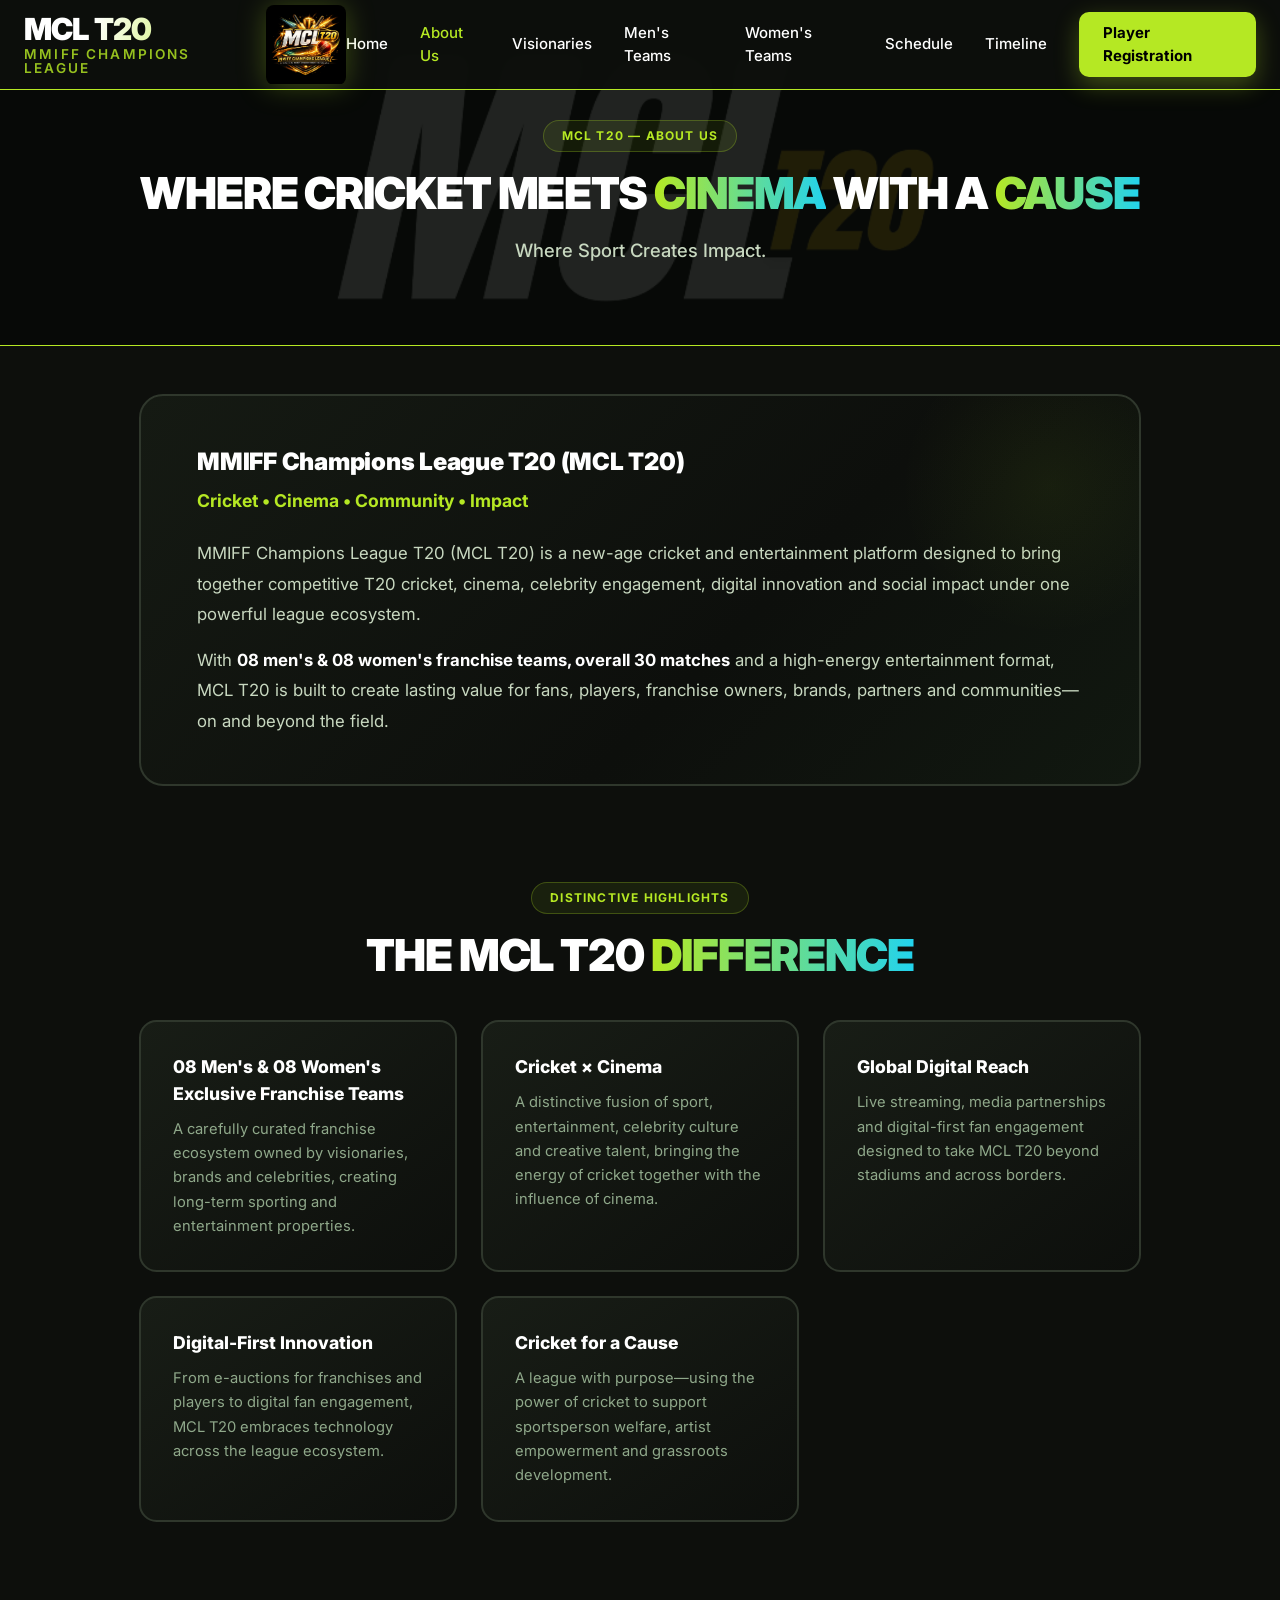
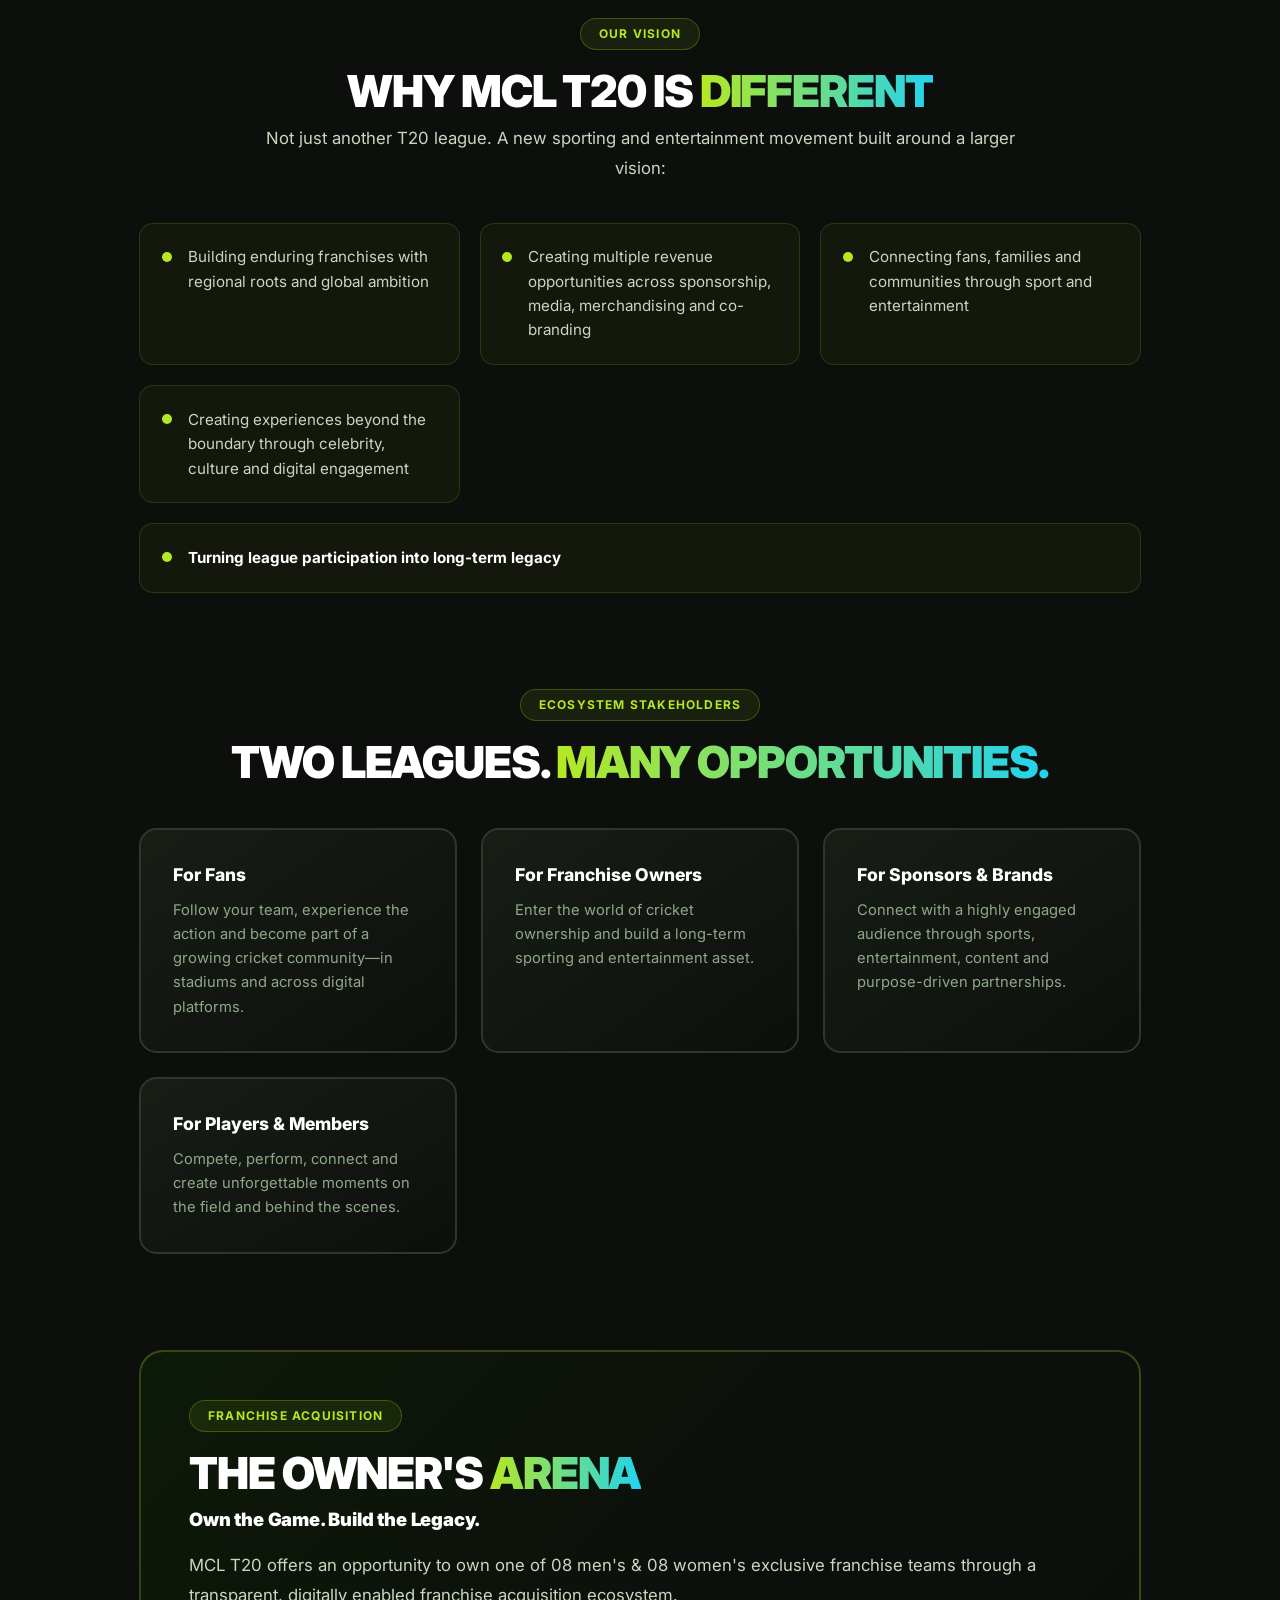
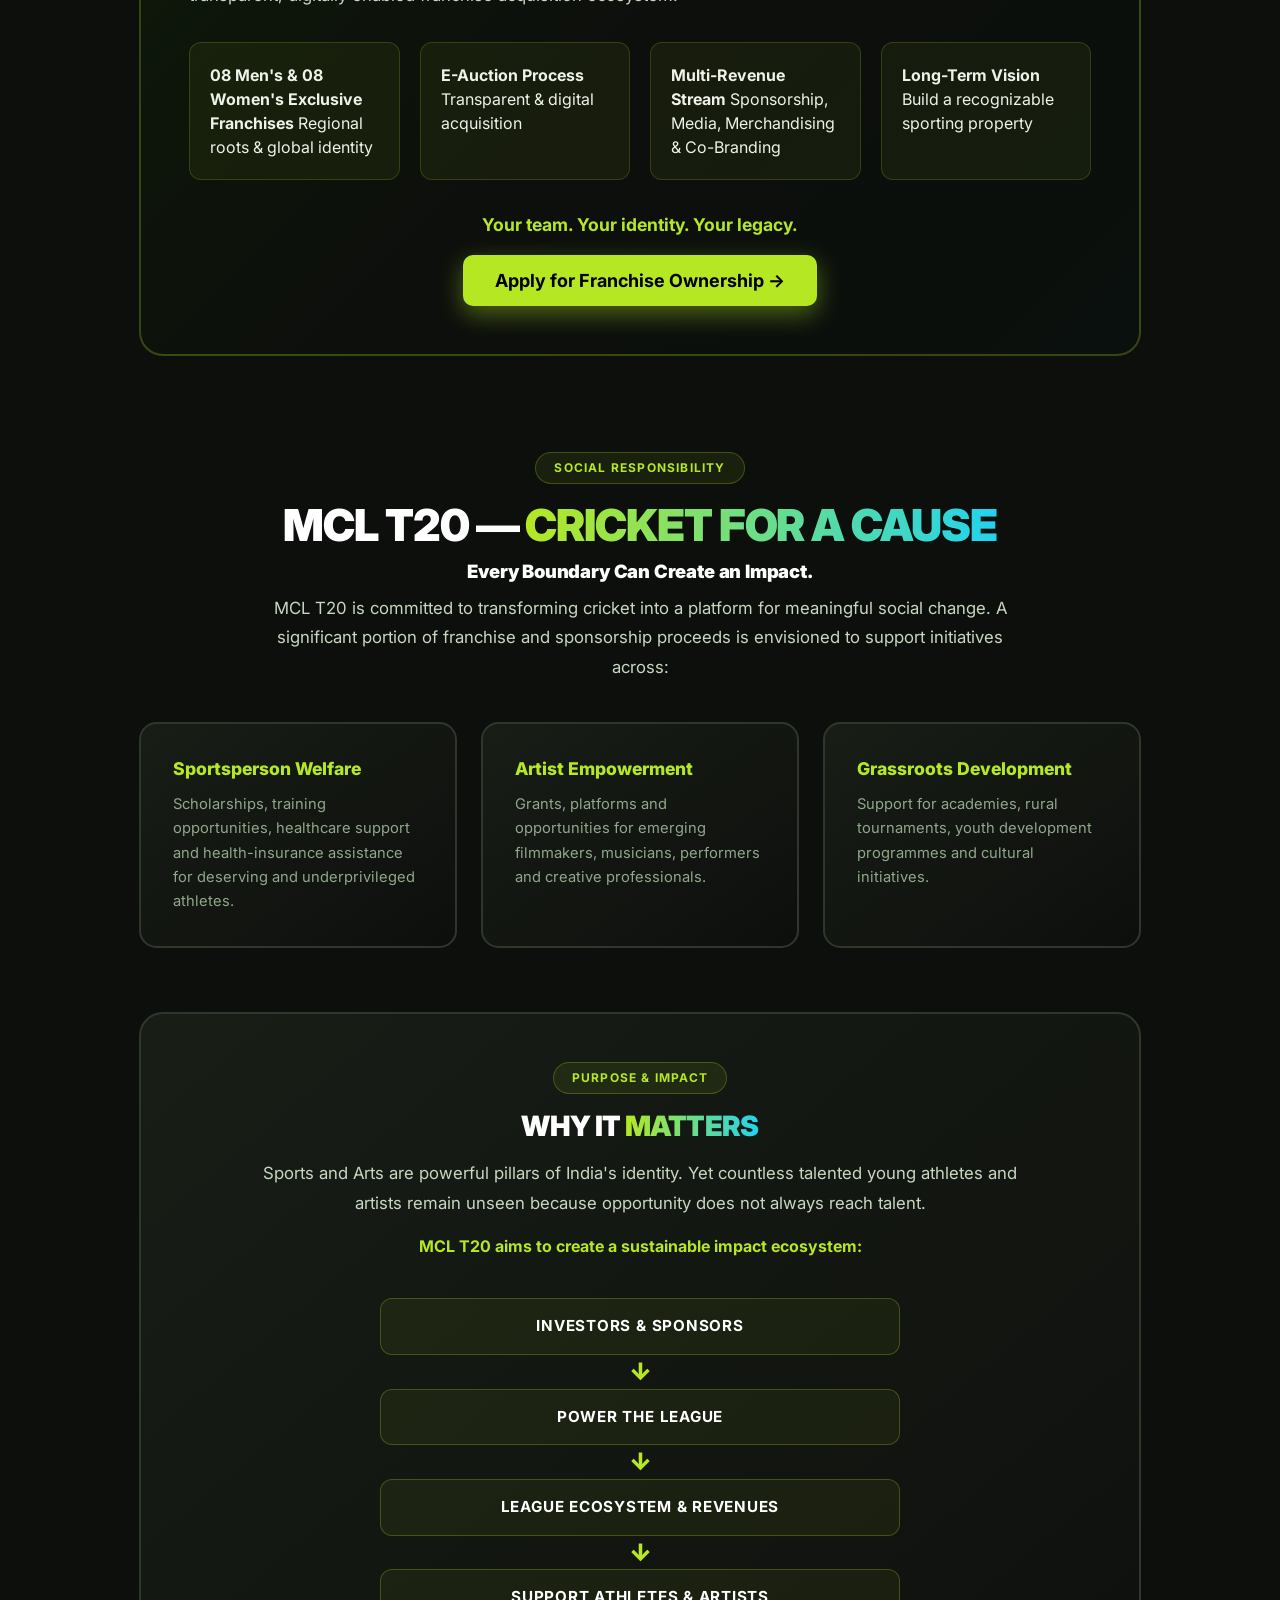
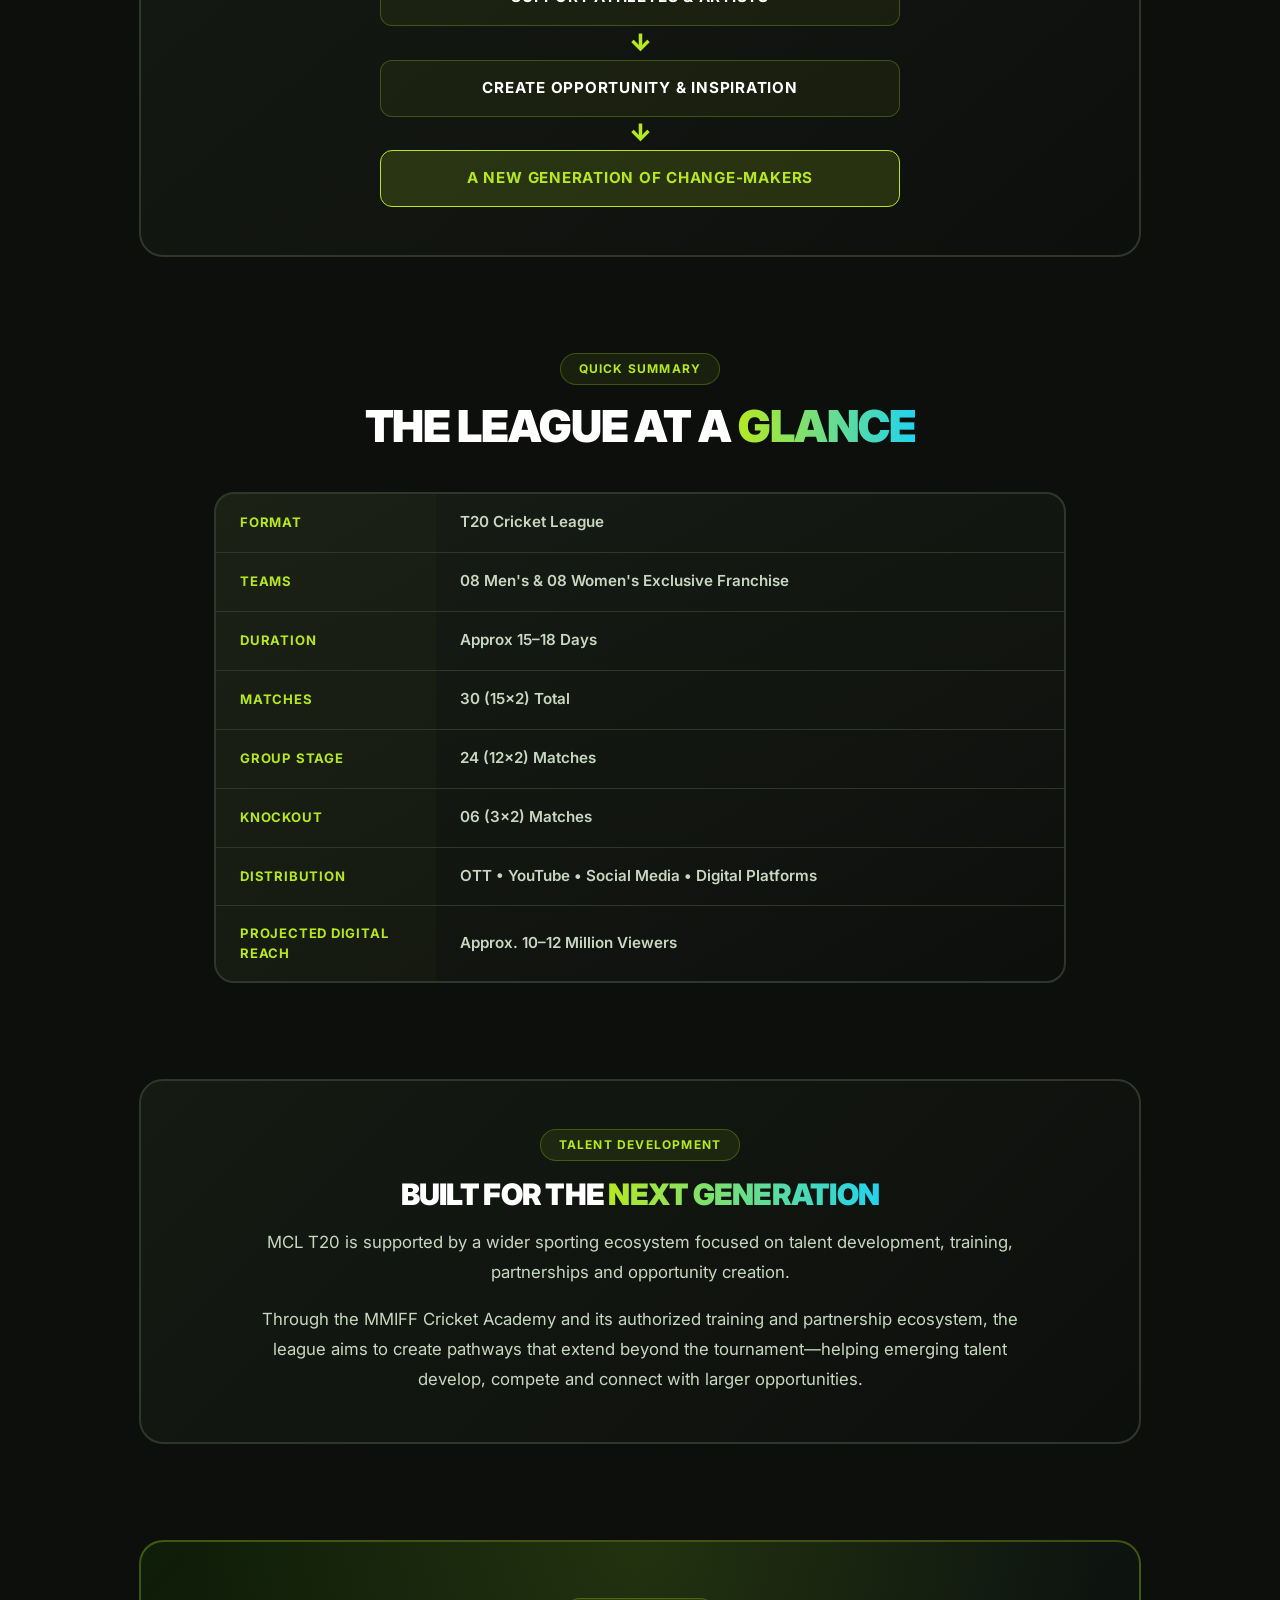
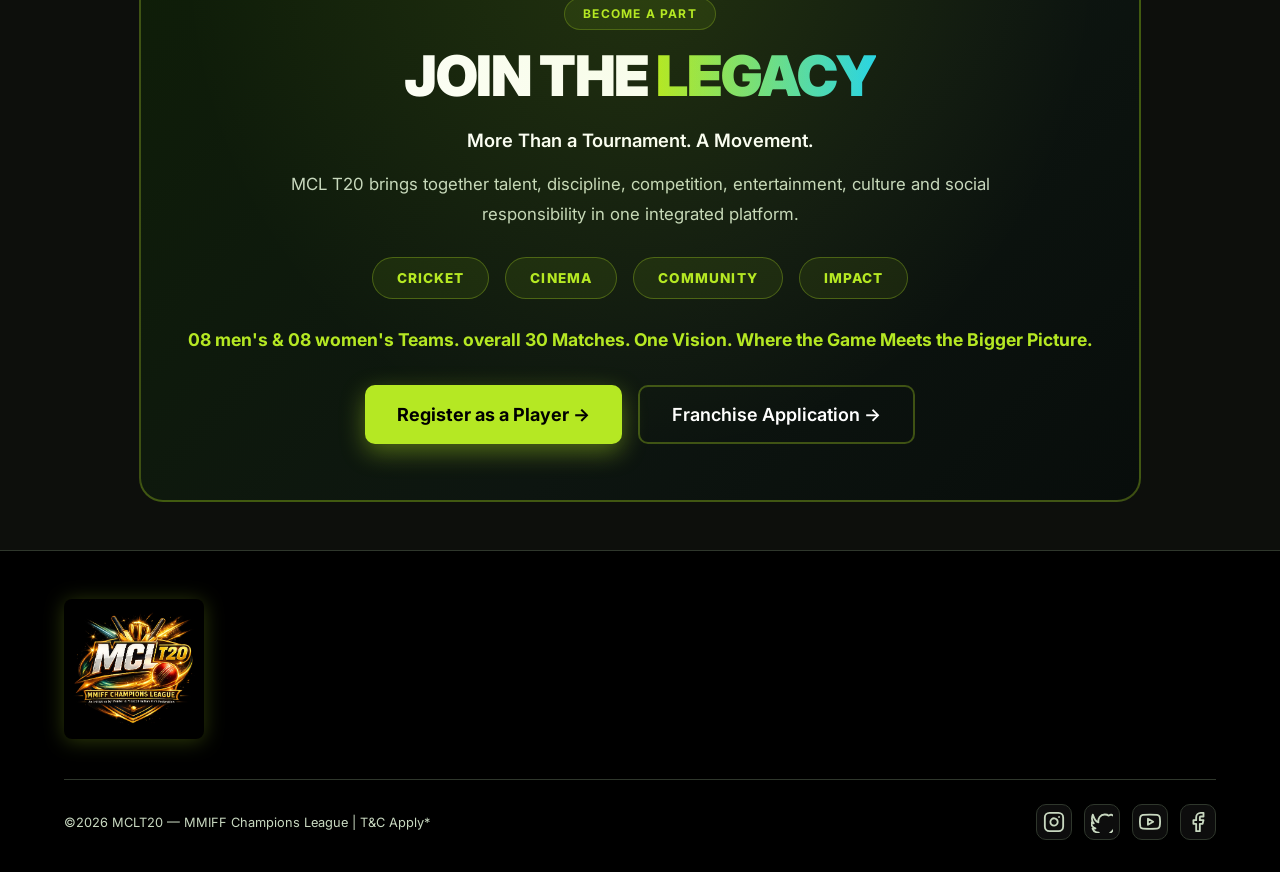
==== about.html @ 12cc7865 "chnage" ====
<!DOCTYPE html>
<html lang="en">
<head>
  <meta charset="UTF-8"/>
  <meta name="viewport" content="width=device-width, initial-scale=1.0"/>
  <title>About Us — MCL T20 MMIFF Champions League</title>
  <meta name="description" content="Where Cricket Meets Cinema with a Cause. Where Sport Creates Impact. Learn about MCL T20."/>
  <meta property="og:title" content="About Us — MCL T20 MMIFF Champions League"/>
  <meta property="og:description" content="Where Cricket Meets Cinema with a Cause. Where Sport Creates Impact. 08 Men's &amp; 08 Women's Franchise Teams, 30 Matches, 1 Vision."/>
  <meta property="og:image" content="https://images.pexels.com/photos/36230651/pexels-photo-36230651.jpeg?auto=compress&cs=tinysrgb&dpr=2&h=650&w=940"/>
  <meta property="og:type" content="website"/>
  <meta name="twitter:card" content="summary_large_image"/>
  <link rel="icon" href="logo.png" type="image/png"/>
  <link rel="stylesheet" href="style.css"/>
  <style>
    body { background-color: #0d0f0c; }
    h1,h2,h3,h4,h5,h6 { font-weight:900!important; color:#fff!important; letter-spacing:-0.025em!important; }
    .text-gradient { background:linear-gradient(to right,var(--brand,#b5e823),var(--accent-color,#22d3ee))!important; -webkit-background-clip:text!important; background-clip:text!important; color:transparent!important; }
    section { background:#0d0f0c!important; }
    .page-hero { position:relative; overflow:hidden; padding:120px 0 80px; }
    .page-hero-img { position:absolute; inset:0; z-index:0; display:flex; align-items:center; justify-content:center; }
    .page-hero-img img { width:auto; height:80%; max-width:80%; object-fit:contain; opacity:0.25; }
    .page-hero-img::after { content:''; position:absolute; inset:0; background:rgba(13,15,12,0.6); z-index:1; }
    .page-hero-content { position:relative; z-index:2; text-align:center; }

    /* Section Headers */
    .au-section-label {
      display: inline-flex; align-items: center; gap: 0.5rem;
      padding: 6px 18px; border-radius: 9999px;
      background: rgba(181,232,35,0.08); border: 1px solid rgba(181,232,35,0.25);
      color: var(--brand,#b5e823); font-size: 0.75rem; font-weight: 700;
      text-transform: uppercase; letter-spacing: 0.1em; margin-bottom: 1rem;
    }
    .au-section-title {
      font-size: clamp(1.75rem,4vw,2.75rem) !important; font-weight: 900 !important;
      color: #fff !important; letter-spacing: -0.025em !important;
      text-transform: uppercase; line-height: 1.15 !important;
    }
    .au-section-sub {
      color: #c8d8c0; font-size: 1.05rem; line-height: 1.75; max-width: 780px; margin: 0 auto;
    }

    /* Intro Banner */
    .au-intro-banner {
      background: linear-gradient(135deg, #151a13 0%, #0d0f0c 60%, #111810 100%);
      border: 2px solid #2f372c; border-radius: 1.5rem; padding: 3rem 3.5rem;
      position: relative; overflow: hidden;
    }
    .au-intro-banner::before {
      content: ''; position: absolute; top: -60px; right: -60px;
      width: 300px; height: 300px; border-radius: 50%;
      background: radial-gradient(circle, rgba(181,232,35,0.06) 0%, transparent 70%);
      pointer-events: none;
    }
    .au-tagline {
      font-size: 1.5rem !important; font-weight: 900 !important; color: #fff !important;
      margin-bottom: 0.5rem; letter-spacing: -0.01em !important;
    }
    .au-tagline-sub { color: var(--brand,#b5e823); font-size: 1.1rem; font-weight: 700; margin-bottom: 1.5rem; }
    .au-intro-text { color: #c8d8c0; font-size: 1.05rem; line-height: 1.8; }

    /* Grid layout */
    .au-grid-3 {
      display: grid; grid-template-columns: repeat(auto-fit, minmax(280px, 1fr)); gap: 1.5rem;
    }
    .au-card {
      background: linear-gradient(to bottom right,#181d16,#0d0f0c);
      border: 2px solid #2f372c; border-radius: 1.1rem; padding: 2rem;
      transition: all 0.3s; position: relative; overflow: hidden;
    }
    .au-card:hover {
      border-color: rgba(181,232,35,0.35); transform: translateY(-4px);
      box-shadow: 0 16px 40px rgba(181,232,35,0.08);
    }
    .au-icon { font-size: 2.2rem; margin-bottom: 1rem; display: block; }
    .au-card-title { font-size: 1.1rem !important; font-weight: 800 !important; color: #fff !important; margin-bottom: 0.6rem; letter-spacing: 0 !important; }
    .au-card-text { color: #8fa88a; font-size: 0.92rem; line-height: 1.65; }

    /* Why List */
    .au-why-grid { display: grid; grid-template-columns: repeat(auto-fit, minmax(280px, 1fr)); gap: 1.25rem; }
    .au-why-item {
      display: flex; align-items: flex-start; gap: 1rem;
      background: rgba(181,232,35,0.04); border: 1px solid rgba(181,232,35,0.15);
      border-radius: 0.875rem; padding: 1.35rem; transition: all 0.3s;
    }
    .au-why-item:hover { border-color: rgba(181,232,35,0.35); background: rgba(181,232,35,0.08); }
    .au-why-bullet { width: 10px; height: 10px; border-radius: 50%; background: var(--brand,#b5e823); flex-shrink: 0; margin-top: 0.4rem; }
    .au-why-text { color: #c8d8c0; font-size: 0.95rem; line-height: 1.6; }

    /* Owner Banner */
    .au-owners-banner {
      background: linear-gradient(135deg, #0d1a08 0%, #0d0f0c 50%, #0a100d 100%);
      border: 2px solid rgba(181,232,35,0.25); border-radius: 1.5rem; padding: 3rem;
      position: relative; overflow: hidden;
    }
    .au-owners-highlights {
      display: grid; grid-template-columns: repeat(auto-fit, minmax(200px, 1fr)); gap: 1.25rem; margin-top: 2rem;
    }
    .au-owners-highlight-item {
      background: rgba(181,232,35,0.06); border: 1px solid rgba(181,232,35,0.18);
      border-radius: 0.75rem; padding: 1.25rem; display: flex; align-items: flex-start; gap: 0.75rem;
    }

    /* Impact Flow */
    .au-impact-flow {
      display: flex; flex-direction: column; align-items: center; gap: 0; max-width: 520px; margin: 2.5rem auto 0;
    }
    .au-flow-item {
      background: rgba(181,232,35,0.06); border: 1px solid rgba(181,232,35,0.25);
      border-radius: 0.75rem; padding: 1rem 2rem; text-align: center; width: 100%;
      color: #fff; font-size: 0.95rem; font-weight: 700; letter-spacing: 0.05em;
    }
    .au-flow-arrow {
      color: var(--brand,#b5e823); font-size: 1.5rem; line-height: 1; padding: 0.3rem 0; font-weight: 900;
    }

    /* Table */
    .au-table-card {
      background: linear-gradient(to bottom right,#181d16,#0d0f0c);
      border: 2px solid #2f372c; border-radius: 1.25rem; overflow: hidden;
    }
    .au-glance-table { width: 100%; border-collapse: collapse; }
    .au-glance-table tr { border-bottom: 1px solid #2f372c; }
    .au-glance-table tr:last-child { border-bottom: none; }
    .au-glance-table td { padding: 1.1rem 1.5rem; font-size: 0.95rem; }
    .au-glance-table td:first-child { color: var(--brand,#b5e823); font-weight: 700; text-transform: uppercase; letter-spacing: 0.06em; font-size: 0.82rem; width: 220px; background: rgba(181,232,35,0.02); }
    .au-glance-table td:last-child { color: #c8d8c0; font-weight: 600; }

    /* CTA Banner */
    .au-cta-banner {
      background: linear-gradient(135deg, #0f1e08 0%, #0d1510 60%, #080d0b 100%);
      border: 2px solid rgba(181,232,35,0.3); border-radius: 1.5rem; padding: 3.5rem 2rem;
      text-align: center; position: relative; overflow: hidden;
    }
    .au-cta-banner::before {
      content: ''; position: absolute; inset: 0;
      background: radial-gradient(ellipse at 50% 0%, rgba(181,232,35,0.12) 0%, transparent 65%);
      pointer-events: none;
    }
    .au-legacy-pillars {
      display: flex; flex-wrap: wrap; justify-content: center; gap: 1rem; margin: 1.75rem 0;
    }
    .au-legacy-pillar {
      padding: 0.6rem 1.5rem; background: rgba(181,232,35,0.08);
      border: 1px solid rgba(181,232,35,0.3); border-radius: 9999px;
      color: var(--brand,#b5e823); font-size: 0.85rem; font-weight: 800;
      text-transform: uppercase; letter-spacing: 0.08em;
    }
    .au-legacy-tagline {
      font-size: clamp(2rem, 6vw, 3.5rem) !important;
      font-weight: 900 !important; color: #fff !important;
      text-transform: uppercase; letter-spacing: -0.025em !important;
      line-height: 1.1 !important; margin-bottom: 1rem;
    }

    @media (max-width: 768px) {
      .au-intro-banner { padding: 1.75rem 1.25rem; }
      .au-owners-banner { padding: 1.75rem 1.25rem; }
      .au-cta-banner { padding: 2rem 1.25rem; }
      .au-glance-table td:first-child { width: 110px; font-size: 0.72rem; }
      .au-glance-table td { padding: 0.9rem 1rem; font-size: 0.88rem; }
      .au-tagline { font-size: 1.2rem !important; }
      .au-tagline-sub { font-size: 0.95rem; }
      .au-impact-flow { max-width: 100%; padding: 0 0.5rem; }
      .au-flow-item { padding: 0.85rem 1rem; font-size: 0.88rem; }
      .au-owners-highlights { grid-template-columns: 1fr; }
      .au-owners-highlight-item { flex-direction: row; gap: 0.6rem; }
      .au-owners-highlight-icon { font-size: 1.4rem; flex-shrink: 0; }
      .au-owners-highlight-text { min-width: 0; }
      .au-owners-highlight-text strong { display: block; font-size: 0.9rem; }
      .au-owners-highlight-text span { font-size: 0.8rem; color: #8fa88a; display: block; }
      .au-why-grid { grid-template-columns: 1fr; }
      .au-why-item { padding: 1rem; }
      .au-legacy-pillars { gap: 0.6rem; }
      .au-legacy-pillar { padding: 0.5rem 1rem; font-size: 0.78rem; }
      /* Force intro section to not overflow */
      .au-intro-banner, .au-owners-banner, .au-cta-banner { word-break: break-word; overflow-wrap: break-word; }
      /* Fix Why It Matters padding on mobile */
      .au-why-matters-box { padding: 2rem 1.25rem !important; }
    }

    @media (max-width: 480px) {
      .page-hero { padding: 90px 0 60px; }
      .au-grid-3 { grid-template-columns: 1fr !important; }
      .au-card { padding: 1.5rem 1.25rem; }
      .au-glance-table td:first-child { width: 90px; font-size: 0.68rem; letter-spacing: 0; }
      .au-glance-table td:last-child { font-size: 0.85rem; }
      .au-section-title { font-size: clamp(1.4rem, 7vw, 2.2rem) !important; }
      .au-intro-text { font-size: 0.95rem; }
      /* Table scrollable on very small screens */
      .au-table-card { overflow-x: auto; }
    }
  </style>
</head>
<body>
<div class="particles"></div>

<!-- ===== NAVBAR ===== -->
<nav class="navbar" id="navbar">
  <a href="index.html" class="nav-logo">
    <div><div class="nav-logo-text"><span class="brand">MCL T20</span><span class="sub">MMIFF Champions League</span></div></div>
    <img src="logo.png" alt="MCL Logo"/>
  </a>
  <div class="nav-links">
    <a href="index.html">Home</a>
    <a href="about.html" class="active">About Us</a>
    <a href="visionaries.html">Visionaries</a>
    <a href="teams.html">Men's Teams</a>
    <a href="women-teams.html">Women's Teams</a>
    <a href="matches.html">Schedule</a>
    <a href="timeline.html">Timeline</a>
    <a href="registration.html" class="nav-cta">Player Registration</a>
  </div>
  <button class="hamburger" id="hamburger" aria-label="Menu">
    <span></span><span></span><span></span>
  </button>
</nav>

<div class="mobile-nav" id="mobileNav">
  <a href="index.html">Home</a>
  <a href="about.html" class="active">About Us</a>
  <a href="visionaries.html">Visionaries</a>
  <a href="teams.html">Men's Teams</a>
  <a href="women-teams.html">Women's Teams</a>
  <a href="matches.html">Schedule</a>
  <a href="timeline.html">Timeline</a>
  <a href="registration.html" style="color:var(--brand);border-color:rgba(181,232,35,0.25);background:rgba(181,232,35,0.06);">Player Registration &rarr;</a>
</div>

<!-- ===== PAGE HERO ===== -->
<div class="page-hero">
  <div class="page-hero-img">
    <img src="mcl-logo-bg.png" alt="MCL T20 MMIFF Champions League"/>
  </div>
  <div class="page-hero-content">
    <div class="container">
      <div class="au-section-label">MCL T20 — ABOUT US</div>
      <h1 class="au-section-title">WHERE CRICKET MEETS <span class="text-gradient">CINEMA</span> WITH A <span class="text-gradient">CAUSE</span></h1>
      <p style="color:#c8d8c0;font-size:1.15rem;max-width:720px;margin:1rem auto 0;line-height:1.65;font-weight:500;">
        Where Sport Creates Impact.
      </p>
    </div>
  </div>
</div>

<!-- ===== INTRO BANNER SECTION ===== -->
<section style="padding:3rem 0;">
  <div class="container" style="max-width:1050px;">
    <div class="au-intro-banner reveal">
      <div class="au-tagline">MMIFF Champions League T20 (MCL T20)</div>
      <div class="au-tagline-sub">Cricket &bull; Cinema &bull; Community &bull; Impact</div>
      <p class="au-intro-text">
        MMIFF Champions League T20 (MCL T20) is a new-age cricket and entertainment platform designed to bring together competitive T20 cricket, cinema, celebrity engagement, digital innovation and social impact under one powerful league ecosystem.
      </p>
      <p class="au-intro-text" style="margin-top:1rem;">
        With <strong style="color:#fff;">08 men's &amp; 08 women's franchise teams, overall 30 matches</strong> and a high-energy entertainment format, MCL T20 is built to create lasting value for fans, players, franchise owners, brands, partners and communities—on and beyond the field.
      </p>
    </div>
  </div>
</section>

<!-- ===== THE MCL T20 DIFFERENCE ===== -->
<section style="padding:3rem 0;">
  <div class="container" style="max-width:1050px;">
    <div class="reveal" style="text-align:center;margin-bottom:2.5rem;">
      <div class="au-section-label">DISTINCTIVE HIGHLIGHTS</div>
      <h2 class="au-section-title">THE MCL T20 <span class="text-gradient">DIFFERENCE</span></h2>
    </div>

    <div class="au-grid-3 reveal">
      <div class="au-card">
        <h3 class="au-card-title">08 Men's &amp; 08 Women's Exclusive Franchise Teams</h3>
        <p class="au-card-text">A carefully curated franchise ecosystem owned by visionaries, brands and celebrities, creating long-term sporting and entertainment properties.</p>
      </div>

      <div class="au-card">
        <h3 class="au-card-title">Cricket &times; Cinema</h3>
        <p class="au-card-text">A distinctive fusion of sport, entertainment, celebrity culture and creative talent, bringing the energy of cricket together with the influence of cinema.</p>
      </div>

      <div class="au-card">
        <h3 class="au-card-title">Global Digital Reach</h3>
        <p class="au-card-text">Live streaming, media partnerships and digital-first fan engagement designed to take MCL T20 beyond stadiums and across borders.</p>
      </div>

      <div class="au-card">
        <h3 class="au-card-title">Digital-First Innovation</h3>
        <p class="au-card-text">From e-auctions for franchises and players to digital fan engagement, MCL T20 embraces technology across the league ecosystem.</p>
      </div>

      <div class="au-card">
        <h3 class="au-card-title">Cricket for a Cause</h3>
        <p class="au-card-text">A league with purpose—using the power of cricket to support sportsperson welfare, artist empowerment and grassroots development.</p>
      </div>
    </div>
  </div>
</section>

<!-- ===== WHY MCL T20 IS DIFFERENT ===== -->
<section style="padding:3rem 0;">
  <div class="container" style="max-width:1050px;">
    <div class="reveal" style="text-align:center;margin-bottom:2.5rem;">
      <div class="au-section-label">OUR VISION</div>
      <h2 class="au-section-title">WHY MCL T20 IS <span class="text-gradient">DIFFERENT</span></h2>
      <p class="au-section-sub" style="margin-top:0.5rem;">Not just another T20 league. A new sporting and entertainment movement built around a larger vision:</p>
    </div>

    <div class="au-why-grid reveal">
      <div class="au-why-item">
        <div class="au-why-bullet"></div>
        <div class="au-why-text">Building enduring franchises with regional roots and global ambition</div>
      </div>
      <div class="au-why-item">
        <div class="au-why-bullet"></div>
        <div class="au-why-text">Creating multiple revenue opportunities across sponsorship, media, merchandising and co-branding</div>
      </div>
      <div class="au-why-item">
        <div class="au-why-bullet"></div>
        <div class="au-why-text">Connecting fans, families and communities through sport and entertainment</div>
      </div>
      <div class="au-why-item">
        <div class="au-why-bullet"></div>
        <div class="au-why-text">Creating experiences beyond the boundary through celebrity, culture and digital engagement</div>
      </div>
      <div class="au-why-item" style="grid-column: 1 / -1;">
        <div class="au-why-bullet"></div>
        <div class="au-why-text"><strong style="color:#fff;">Turning league participation into long-term legacy</strong></div>
      </div>
    </div>
  </div>
</section>

<!-- ===== TWO LEAGUE. MANY OPPORTUNITIES. ===== -->
<section style="padding:3rem 0;">
  <div class="container" style="max-width:1050px;">
    <div class="reveal" style="text-align:center;margin-bottom:2.5rem;">
      <div class="au-section-label">ECOSYSTEM STAKEHOLDERS</div>
      <h2 class="au-section-title">TWO LEAGUES. <span class="text-gradient">MANY OPPORTUNITIES.</span></h2>
    </div>

    <div class="au-grid-3 reveal">
      <div class="au-card">
        <h3 class="au-card-title">For Fans</h3>
        <p class="au-card-text">Follow your team, experience the action and become part of a growing cricket community—in stadiums and across digital platforms.</p>
      </div>

      <div class="au-card">
        <h3 class="au-card-title">For Franchise Owners</h3>
        <p class="au-card-text">Enter the world of cricket ownership and build a long-term sporting and entertainment asset.</p>
      </div>

      <div class="au-card">
        <h3 class="au-card-title">For Sponsors &amp; Brands</h3>
        <p class="au-card-text">Connect with a highly engaged audience through sports, entertainment, content and purpose-driven partnerships.</p>
      </div>

      <div class="au-card">
        <h3 class="au-card-title">For Players &amp; Members</h3>
        <p class="au-card-text">Compete, perform, connect and create unforgettable moments on the field and behind the scenes.</p>
      </div>
    </div>
  </div>
</section>

<!-- ===== THE OWNER'S ARENA ===== -->
<section style="padding:3rem 0;">
  <div class="container" style="max-width:1050px;">
    <div class="au-owners-banner reveal">
      <div class="au-section-label">FRANCHISE ACQUISITION</div>
      <h2 class="au-section-title" style="margin-bottom:0.5rem;">THE OWNER'S <span class="text-gradient">ARENA</span></h2>
      <p class="au-tagline" style="font-size:1.15rem!important;margin-bottom:1rem;">Own the Game. Build the Legacy.</p>
      <p class="au-intro-text">
        MCL T20 offers an opportunity to own one of 08 men's &amp; 08 women's exclusive franchise teams through a transparent, digitally enabled franchise acquisition ecosystem.
      </p>

      <div class="au-owners-highlights">
        <div class="au-owners-highlight-item">
          <div class="au-owners-highlight-text">
            <strong>08 Men's &amp; 08 Women's Exclusive Franchises</strong>
            <span>Regional roots &amp; global identity</span>
          </div>
        </div>
        <div class="au-owners-highlight-item">
          <div class="au-owners-highlight-text">
            <strong>E-Auction Process</strong>
            <span>Transparent &amp; digital acquisition</span>
          </div>
        </div>
        <div class="au-owners-highlight-item">
          <div class="au-owners-highlight-text">
            <strong>Multi-Revenue Stream</strong>
            <span>Sponsorship, Media, Merchandising &amp; Co-Branding</span>
          </div>
        </div>
        <div class="au-owners-highlight-item">
          <div class="au-owners-highlight-text">
            <strong>Long-Term Vision</strong>
            <span>Build a recognizable sporting property</span>
          </div>
        </div>
      </div>

      <div style="text-align:center;margin-top:2rem;">
        <p style="color:var(--brand,#b5e823);font-weight:700;font-size:1.1rem;margin-bottom:1rem;">Your team. Your identity. Your legacy.</p>
        <a href="registration.html#franchise" class="btn-primary" style="display:inline-block;padding:12px 32px;">Apply for Franchise Ownership &rarr;</a>
      </div>
    </div>
  </div>
</section>

<!-- ===== CRICKET FOR A CAUSE ===== -->
<section style="padding:3rem 0;">
  <div class="container" style="max-width:1050px;">
    <div class="reveal" style="text-align:center;margin-bottom:2.5rem;">
      <div class="au-section-label">SOCIAL RESPONSIBILITY</div>
      <h2 class="au-section-title">MCL T20 — <span class="text-gradient">CRICKET FOR A CAUSE</span></h2>
      <p class="au-tagline" style="font-size:1.15rem!important;margin-top:0.5rem;">Every Boundary Can Create an Impact.</p>
      <p class="au-section-sub" style="margin-top:0.5rem;">
        MCL T20 is committed to transforming cricket into a platform for meaningful social change. A significant portion of franchise and sponsorship proceeds is envisioned to support initiatives across:
      </p>
    </div>

    <div class="au-grid-3 reveal" style="grid-template-columns: repeat(auto-fit, minmax(300px, 1fr));">
      <div class="au-card">
        <h3 class="au-card-title" style="color:var(--brand,#b5e823)!important;">Sportsperson Welfare</h3>
        <p class="au-card-text">Scholarships, training opportunities, healthcare support and health-insurance assistance for deserving and underprivileged athletes.</p>
      </div>

      <div class="au-card">
        <h3 class="au-card-title" style="color:var(--brand,#b5e823)!important;">Artist Empowerment</h3>
        <p class="au-card-text">Grants, platforms and opportunities for emerging filmmakers, musicians, performers and creative professionals.</p>
      </div>

      <div class="au-card">
        <h3 class="au-card-title" style="color:var(--brand,#b5e823)!important;">Grassroots Development</h3>
        <p class="au-card-text">Support for academies, rural tournaments, youth development programmes and cultural initiatives.</p>
      </div>
    </div>

    <!-- WHY IT MATTERS + IMPACT FLOW -->
    <div class="reveal au-why-matters-box" style="margin-top:4rem;background:linear-gradient(to bottom right,#181d16,#0d0f0c);border:2px solid #2f372c;border-radius:1.5rem;padding:3rem 2.5rem;">
      <div style="text-align:center;">
        <div class="au-section-label">PURPOSE &amp; IMPACT</div>
        <h3 class="au-section-title" style="font-size:1.75rem!important;">WHY IT <span class="text-gradient">MATTERS</span></h3>
        <p class="au-intro-text" style="max-width:760px;margin:1rem auto 0;">
          Sports and Arts are powerful pillars of India's identity. Yet countless talented young athletes and artists remain unseen because opportunity does not always reach talent.
        </p>
        <p style="color:var(--brand,#b5e823);font-weight:700;margin-top:1rem;">MCL T20 aims to create a sustainable impact ecosystem:</p>
      </div>

      <div class="au-impact-flow">
        <div class="au-flow-item">INVESTORS &amp; SPONSORS</div>
        <div class="au-flow-arrow">&darr;</div>
        <div class="au-flow-item">POWER THE LEAGUE</div>
        <div class="au-flow-arrow">&darr;</div>
        <div class="au-flow-item">LEAGUE ECOSYSTEM &amp; REVENUES</div>
        <div class="au-flow-arrow">&darr;</div>
        <div class="au-flow-item">SUPPORT ATHLETES &amp; ARTISTS</div>
        <div class="au-flow-arrow">&darr;</div>
        <div class="au-flow-item">CREATE OPPORTUNITY &amp; INSPIRATION</div>
        <div class="au-flow-arrow">&darr;</div>
        <div class="au-flow-item" style="background:rgba(181,232,35,0.15);border-color:var(--brand,#b5e823);color:var(--brand,#b5e823);">A NEW GENERATION OF CHANGE-MAKERS</div>
      </div>
    </div>
  </div>
</section>

<!-- ===== THE LEAGUE AT A GLANCE ===== -->
<section style="padding:3rem 0;">
  <div class="container" style="max-width:900px;">
    <div class="reveal" style="text-align:center;margin-bottom:2.5rem;">
      <div class="au-section-label">QUICK SUMMARY</div>
      <h2 class="au-section-title">THE LEAGUE AT A <span class="text-gradient">GLANCE</span></h2>
    </div>

    <div class="au-table-card reveal">
      <table class="au-glance-table">
        <tbody>
          <tr>
            <td>FORMAT</td>
            <td>T20 Cricket League</td>
          </tr>
          <tr>
            <td>TEAMS</td>
            <td>08 Men's &amp; 08 Women's Exclusive Franchise</td>
          </tr>
          <tr>
            <td>DURATION</td>
            <td>Approx 15–18 Days</td>
          </tr>
          <tr>
            <td>MATCHES</td>
            <td>30 (15x2) Total</td>
          </tr>
          <tr>
            <td>GROUP STAGE</td>
            <td>24 (12x2) Matches</td>
          </tr>
          <tr>
            <td>KNOCKOUT</td>
            <td>06 (3x2) Matches</td>
          </tr>
          <tr>
            <td>DISTRIBUTION</td>
            <td>OTT &bull; YouTube &bull; Social Media &bull; Digital Platforms</td>
          </tr>
          <tr>
            <td>PROJECTED DIGITAL REACH</td>
            <td>Approx. 10–12 Million Viewers</td>
          </tr>
        </tbody>
      </table>
    </div>
  </div>
</section>

<!-- ===== BUILT FOR THE NEXT GENERATION ===== -->
<section style="padding:3rem 0;">
  <div class="container" style="max-width:1050px;">
    <div class="reveal" style="background:linear-gradient(135deg,#151a13,#0d0f0c);border:2px solid #2f372c;border-radius:1.5rem;padding:3rem 2.5rem;text-align:center;">
      <div class="au-section-label">TALENT DEVELOPMENT</div>
      <h2 class="au-section-title" style="font-size:1.85rem!important;margin-bottom:1rem;">BUILT FOR THE <span class="text-gradient">NEXT GENERATION</span></h2>
      <p class="au-intro-text" style="max-width:800px;margin:0 auto 1rem;">
        MCL T20 is supported by a wider sporting ecosystem focused on talent development, training, partnerships and opportunity creation.
      </p>
      <p class="au-intro-text" style="max-width:800px;margin:0 auto;">
        Through the MMIFF Cricket Academy and its authorized training and partnership ecosystem, the league aims to create pathways that extend beyond the tournament—helping emerging talent develop, compete and connect with larger opportunities.
      </p>
    </div>
  </div>
</section>

<!-- ===== JOIN THE LEGACY CTA ===== -->
<section style="padding:3rem 0;">
  <div class="container" style="max-width:1050px;">
    <div class="au-cta-banner reveal">
      <div class="au-section-label">BECOME A PART</div>
      <h2 class="au-legacy-tagline">JOIN THE <span class="text-gradient">LEGACY</span></h2>
      <p class="au-intro-text" style="font-size:1.15rem;max-width:680px;margin:0 auto;color:#fff;font-weight:600;">
        More Than a Tournament. A Movement.
      </p>
      <p class="au-intro-text" style="max-width:720px;margin:0.75rem auto 0;">
        MCL T20 brings together talent, discipline, competition, entertainment, culture and social responsibility in one integrated platform.
      </p>

      <div class="au-legacy-pillars">
        <div class="au-legacy-pillar">CRICKET</div>
        <div class="au-legacy-pillar">CINEMA</div>
        <div class="au-legacy-pillar">COMMUNITY</div>
        <div class="au-legacy-pillar">IMPACT</div>
      </div>

      <p style="color:var(--brand,#b5e823);font-size:1.1rem;font-weight:700;margin-bottom:2rem;">
        08 men's &amp; 08 women's Teams. overall 30 Matches. One Vision. Where the Game Meets the Bigger Picture.
      </p>

      <div style="display:flex;gap:1rem;justify-content:center;flex-wrap:wrap;">
        <a href="registration.html" class="btn-primary" style="padding:14px 32px;">Register as a Player &rarr;</a>
        <a href="registration.html#franchise" class="btn-outline" style="padding:14px 32px;border:2px solid rgba(181,232,35,0.3);color:#fff;">Franchise Application &rarr;</a>
      </div>
    </div>
  </div>
</section>

<!-- ===== FOOTER ===== -->
<footer>
  <div class="container">
    <div class="footer-grid">
      <div class="footer-brand">
        <a href="index.html" class="footer-brand-wrap">

          <img src="logo.png" alt="MCL" class="footer-logo-img"/>
        </a>
      </div>

    </div>
    <div class="footer-bottom">
      <p>&copy;2026 MCLT20 &mdash; MMIFF Champions League | T&amp;C Apply*</p>
      <div class="footer-social">
        <a href="https://www.instagram.com/mclt20s01?igsh=MXB5dmM5NGc0ZzlzNA==" target="_blank" title="Instagram" style="display:flex;align-items:center;justify-content:center;">
          <svg width="22" height="22" viewBox="0 0 24 24" fill="none" stroke="currentColor" stroke-width="2" stroke-linecap="round" stroke-linejoin="round"><rect x="2" y="2" width="20" height="20" rx="5" ry="5"></rect><path d="M16 11.37A4 4 0 1 1 12.63 8 4 4 0 0 1 16 11.37z"></path><line x1="17.5" y1="6.5" x2="17.51" y2="6.5"></line></svg>
        </a>
        <a href="#" title="Twitter" style="display:flex;align-items:center;justify-content:center;">
          <svg width="22" height="22" viewBox="0 0 24 24" fill="none" stroke="currentColor" stroke-width="2" stroke-linecap="round" stroke-linejoin="round"><path d="M22 4.01c-1 .49-1.98.68-3 .99-1.12-1.27-2.7-1.2-4.12-1.2-4.86 0-7.38 4.52-6.84 8.58C4 11.43 3.01 6.58 2 4c-1.5 3.5-1 7.15 1 9.5-1.02-.15-1.98-.38-2.9-.84.2 3 1.83 5.48 4.7 6.4-1.05.3-2.1.33-3.15.11 1.04 2.87 3.73 4.29 6.84 4.38-2.9 2.1-6.17 2.5-9.4 1.7 3.32 1.86 6.52 2.62 10.32 2.62 11.83 0 18.7-9.4 18.7-18.7.02-.27 0-.54 0-.81A12.7 12.7 0 0 0 22 4.01Z"></path></svg>
        </a>
        <a href="#" title="YouTube" style="display:flex;align-items:center;justify-content:center;">
          <svg width="22" height="22" viewBox="0 0 24 24" fill="none" stroke="currentColor" stroke-width="2" stroke-linecap="round" stroke-linejoin="round"><path d="M22.54 6.42a2.78 2.78 0 0 0-1.94-2C18.88 4 12 4 12 4s-6.88 0-8.6.46a2.78 2.78 0 0 0-1.94 2A29 29 0 0 0 1 11.75a29 29 0 0 0 .46 5.33A2.78 2.78 0 0 0 3.4 19c1.72.46 8.6.46 8.6.46s6.88 0 8.6-.46a2.78 2.78 0 0 0 1.94-2 29 29 0 0 0 .46-5.25 29 29 0 0 0-.46-5.33z"></path><polygon points="9.75 15.02 15.5 11.75 9.75 8.48 9.75 15.02"></polygon></svg>
        </a>
        <a href="#" title="Facebook" style="display:flex;align-items:center;justify-content:center;">
          <svg width="22" height="22" viewBox="0 0 24 24" fill="none" stroke="currentColor" stroke-width="2" stroke-linecap="round" stroke-linejoin="round"><path d="M18 2h-3a5 5 0 0 0-5 5v3H7v4h3v8h4v-8h3l1-4h-4V7a1 1 0 0 1 1-1h3z"></path></svg>
        </a>
      </div>
    </div>
  </div>
</footer>

<script src="main.js"></script>
</body>
</html>
---- style.css ----
@import url('https://fonts.googleapis.com/css2?family=Inter:wght@300;400;500;600;700;800;900&family=Poppins:wght@400;500;600;700;800;900&family=Noto+Sans+Devanagari:wght@400;500;600;700;800&display=swap');

/* ===== DESIGN TOKENS — from electric-deer-chase-1oh7.html ===== */
:root {
  --brand: #b5e823;
  --brand-dark: #8fba13;
  --accent-color: #22d3ee;
  --background: #0d0f0c;
  --foreground: #eef2e9;
  --card: #171a15;
  --card-foreground: #eef2e9;
  --border: #2f372c;
  --muted: #232920;
  --muted-foreground: #c8d8c0;
  --primary: #b5e823;
  --destructive: #e5484d;
  --radius: 0.625rem;
  --transition: 0.3s cubic-bezier(0.4, 0, 0.2, 1);
  --glow: 0 0 40px rgba(181,232,35,0.2);
  --glow-shadow: 0 25px 50px rgba(181,232,35,0.12);
}

/* ===== RESET & BASE ===== */
*, *::before, *::after { box-sizing: border-box; margin: 0; padding: 0; }
html { scroll-behavior: smooth; font-size: 16px; overflow-x: hidden; }

body {
  font-family: Inter, ui-sans-serif, system-ui, -apple-system, BlinkMacSystemFont, 'Segoe UI', sans-serif;
  background-color: var(--background);
  color: var(--foreground);
  line-height: 1.5;
  overflow-x: hidden;
  -webkit-font-smoothing: antialiased;
  -moz-osx-font-smoothing: grayscale;
}

h1,h2,h3,h4,h5,h6 { font-style: normal !important; }
img { max-width: 100%; display: block; }
a { text-decoration: none; color: inherit; }
ul { list-style: none; }
button { cursor: pointer; border: none; outline: none; font-family: inherit; }
input, textarea, select { font-family: inherit; outline: none; }

/* ===== SCROLLBAR ===== */
::-webkit-scrollbar { width: 5px; }
::-webkit-scrollbar-track { background: var(--background); }
::-webkit-scrollbar-thumb { background: var(--brand); border-radius: 3px; }

/* ===== PARTICLES ===== */
.particles { position: fixed; inset: 0; pointer-events: none; z-index: 0; overflow: hidden; }
.particle {
  position: absolute; border-radius: 50%; background: var(--brand); opacity: 0;
  animation: float-particle linear infinite;
}
@keyframes float-particle {
  0% { opacity: 0; transform: translateY(100vh) scale(0); }
  10% { opacity: 0.4; }
  90% { opacity: 0.2; }
  100% { opacity: 0; transform: translateY(-100px) scale(1); }
}

/* ===== NAVBAR ===== */
.navbar {
  position: fixed; top: 0; left: 0; right: 0; z-index: 1000;
  background: rgba(13,15,12,0.95);
  backdrop-filter: blur(8px);
  border-bottom: 1px solid var(--brand);
  height: 90px;
  display: flex; align-items: center; justify-content: space-between;
  padding: 0 1.5rem;
  transition: var(--transition);
}
.navbar.scrolled { background: rgba(13,15,12,0.99); box-shadow: 0 4px 30px rgba(181,232,35,0.06); }
.nav-logo { display: flex; align-items: center; gap: 1rem; opacity: 1; transition: opacity 0.2s; }
.nav-logo:hover { opacity: 0.85; }
.nav-logo img { height: 80px; width: auto; border-radius: calc(var(--radius) - 2px); object-fit: contain; filter: drop-shadow(0 2px 14px rgba(181,232,35,0.28)); }
.nav-logo-text { display: flex; flex-direction: column; line-height: 1; }
.nav-logo-text .brand { font-size: 1.9rem; font-weight: 900; letter-spacing: -0.025em; background: linear-gradient(110deg, #ffffff 30%, #b5e823 100%); -webkit-background-clip: text; -webkit-text-fill-color: transparent; background-clip: text; }
.nav-logo-text .sub { font-size: 0.85rem; font-weight: 600; color: rgba(181,232,35,0.82); text-transform: uppercase; letter-spacing: 0.16em; margin-top: 4px; }

.nav-links { display: flex; align-items: center; gap: 2rem; }
.nav-links a { font-size: 0.9375rem; font-weight: 500; color: #fff; transition: color 0.15s; }
.nav-links a:hover, .nav-links a.active { color: var(--brand); }

.nav-cta {
  background: var(--brand) !important;
  color: #000 !important;
  font-weight: 700 !important;
  padding: 10px 24px !important;
  border-radius: calc(var(--radius)) !important;
  transition: all 0.3s !important;
  box-shadow: 0 8px 25px rgba(181,232,35,0.3) !important;
}
.nav-cta:hover { background: var(--brand-dark) !important; transform: scale(1.05); }

.hamburger { display: none; flex-direction: column; gap: 5px; cursor: pointer; padding: 5px; background: none; border: none; }
.hamburger span { display: block; width: 24px; height: 2px; background: var(--foreground); border-radius: 2px; transition: var(--transition); }

/* ===== MOBILE NAV ===== */
.mobile-nav {
  position: fixed; top: 90px; left: 0; right: 0; bottom: 0; z-index: 999;
  background: rgba(13,15,12,0.98); backdrop-filter: blur(16px);
  padding: 2rem; display: flex; flex-direction: column; gap: 0.5rem;
  transform: translateX(100%); transition: transform 0.35s cubic-bezier(0.4, 0, 0.2, 1);
}
.mobile-nav.open { transform: translateX(0); }
.mobile-nav a {
  display: block; padding: 14px 16px; border-radius: var(--radius);
  font-size: 1.1rem; font-weight: 600; color: var(--muted-foreground);
  transition: var(--transition); border: 1px solid transparent;
  text-transform: uppercase; letter-spacing: 0.5px;
}
.mobile-nav a:hover, .mobile-nav a.active { color: var(--brand); background: rgba(181,232,35,0.06); border-color: rgba(181,232,35,0.15); }
.mobile-nav .mobile-cta { margin-top: auto; }

/* ===== HERO ===== */
.hero {
  position: relative; min-height: 90vh;
  display: flex; align-items: center; justify-content: center;
  overflow: hidden; padding-top: 90px;
  background: #000;
}
.hero-bg-img {
  position: absolute; inset: 0;
}
.hero-bg-img img { width: 100%; height: 100%; object-fit: cover; }
.hero-bg-img::after {
  content: ''; position: absolute; inset: 0;
  background: rgba(0,0,0,0.70);
}

.hero-content {
  position: relative; z-index: 10;
  text-align: center; max-width: 1100px; padding: 2rem;
}

.hero-badge {
  display: inline-block; margin-bottom: 1.5rem;
  padding: 0.5rem 1.5rem;
  border: 1px solid var(--brand);
  border-radius: 9999px;
}
.hero-badge span {
  color: var(--brand); font-size: 0.875rem; font-weight: 700;
  text-transform: uppercase; letter-spacing: 0.1em;
  display: flex; align-items: center; gap: 8px;
}
.hero-badge .dot { width: 6px; height: 6px; border-radius: 50%; background: var(--brand); animation: pulse-dot 1.5s infinite; display: inline-block; }
@keyframes pulse-dot { 0%,100% { opacity: 1; transform: scale(1); } 50% { opacity: 0.4; transform: scale(1.5); } }

.hero h1 {
  font-size: clamp(2.2rem, 6vw, 4rem);
  font-weight: 900;
  color: #fff;
  margin-bottom: 1.5rem;
  letter-spacing: -0.05em;
  line-height: 1;
}
.hero h1 .gradient-text {
  color: transparent;
  background: linear-gradient(to right, var(--brand), var(--accent-color));
  -webkit-background-clip: text;
  background-clip: text;
}

.hero-sub {
  font-size: clamp(1rem, 2.5vw, 1.4rem);
  color: #fff;
  font-weight: 800;
  text-shadow: 0 2px 12px rgba(0,0,0,0.8), 0 0 40px rgba(0,0,0,0.6);
  max-width: 780px; margin: 0 auto 3rem;
  line-height: 1.625;
  filter: drop-shadow(0 2px 6px rgba(0,0,0,0.7));
}

.hero-actions {
  display: flex; gap: 1rem; justify-content: center; flex-wrap: wrap;
}

.btn-primary {
  display: inline-flex; align-items: center; gap: 8px;
  padding: 1.25rem 2.5rem;
  background: var(--brand); color: #000;
  font-size: 1.125rem; font-weight: 700;
  border-radius: var(--radius);
  transition: all 0.3s;
  box-shadow: 0 8px 25px rgba(181,232,35,0.4);
  text-decoration: none;
}
.btn-primary:hover { transform: scale(1.05); background: var(--brand-dark); }

.btn-outline {
  display: inline-flex; align-items: center; gap: 8px;
  padding: 1.25rem 2.5rem;
  background: transparent;
  border: 2px solid rgba(255,255,255,0.3);
  color: #fff;
  font-size: 1.125rem; font-weight: 600;
  border-radius: var(--radius);
  transition: all 0.3s;
  text-decoration: none;
}
.btn-outline:hover { border-color: var(--brand); color: var(--brand); background: rgba(181,232,35,0.05); transform: scale(1.05); }

.hero-stats {
  display: flex; justify-content: center; gap: 3rem; flex-wrap: wrap;
  margin-top: 5rem;
}
.hero-stat { text-align: center; }
.hero-stat .num {
  font-size: 3.75rem; font-weight: 900; line-height: 1;
  color: transparent;
  background: linear-gradient(to right, var(--brand), var(--accent-color));
  -webkit-background-clip: text; background-clip: text;
}
.hero-stat .label { font-size: 0.75rem; color: var(--muted-foreground); text-transform: uppercase; letter-spacing: 0.1em; margin-top: 4px; }

.hero-scroll {
  position: absolute; bottom: 2rem; left: 50%; transform: translateX(-50%);
  display: flex; flex-direction: column; align-items: center; gap: 6px;
  color: var(--muted-foreground); font-size: 0.75rem; text-transform: uppercase; letter-spacing: 0.1em;
  cursor: pointer; animation: bob 2s ease-in-out infinite;
}
@keyframes bob { 0%,100% { transform: translateX(-50%) translateY(0); } 50% { transform: translateX(-50%) translateY(8px); } }

/* ===== SECTIONS ===== */
section { padding: 3.5rem 0; position: relative; }
.container { max-width: 1200px; margin: 0 auto; padding: 0 1.5rem; }

/* Anchor scroll offset — prevents navbar covering content */
section[id], div[id] { scroll-margin-top: 84px; }

.section-label {
  display: inline-flex; align-items: center; gap: 8px;
  color: var(--brand); font-size: 0.8rem; font-weight: 700;
  text-transform: uppercase; letter-spacing: 0.1em; margin-bottom: 1rem;
}
.section-label::before { content: ''; width: 24px; height: 2px; background: var(--brand); border-radius: 2px; }

.section-title {
  font-size: clamp(2.5rem, 5vw, 3.75rem);
  font-weight: 900; line-height: 1; letter-spacing: -0.025em;
  color: #fff; margin-bottom: 1rem;
  /* match old: font-black text-white tracking-tight */
}
.section-title .highlight {
  color: transparent;
  background: linear-gradient(to right, var(--brand), var(--accent-color));
  -webkit-background-clip: text; background-clip: text;
}
.section-desc { color: var(--muted-foreground); font-size: 1.125rem; max-width: 500px; }

/* Background image sections — like old site */
.bg-section {
  position: relative; overflow: hidden;
  background: #000;
}
.bg-section-img {
  position: absolute; inset: 0;
}
.bg-section-img img { width: 100%; height: 100%; object-fit: cover; }
.bg-section-overlay { position: absolute; inset: 0; background: rgba(0,0,0,0.82); }

/* ===== TEAMS GRID ===== */
.teams-grid {
  display: grid;
  grid-template-columns: repeat(1, 1fr);
  gap: 1.5rem; margin-top: 4rem;
}
@media (min-width: 768px) { .teams-grid { grid-template-columns: repeat(2, 1fr); } }
@media (min-width: 1024px) { .teams-grid { grid-template-columns: repeat(4, 1fr); } }

.team-card {
  group: true;
  position: relative;
  background: linear-gradient(to bottom right, #1a1f18, #0d0f0c);
  border: 2px solid #232920;
  border-radius: 1rem; /* rounded-2xl */
  padding: 2rem;
  overflow: hidden;
  transition: all 0.5s;
  text-decoration: none; color: inherit;
  cursor: pointer;
}
.team-card:hover {
  border-color: var(--brand);
  transform: scale(1.05);
  box-shadow: 0 25px 50px rgba(181,232,35,0.15);
}
.team-card-shine {
  position: absolute; top: 0; right: 0; width: 8rem; height: 8rem;
  opacity: 0.1; transition: opacity 0.5s;
}
.team-card:hover .team-card-shine { opacity: 0.2; }
.team-card-inner { position: relative; z-index: 10; }

.team-icon {
  width: 80px; height: 80px; border-radius: 9999px;
  display: flex; align-items: center; justify-content: center;
  margin: 0 auto 1rem; font-size: 2rem;
  border: 4px solid;
  transition: border-color 0.5s;
}
.team-name {
  font-size: 1.5rem; font-weight: 900; color: #fff;
  text-align: center; margin-bottom: 1.5rem;
  transition: color 0.5s; line-height: 1.3;
}
.team-card:hover .team-name { color: var(--brand); }
.team-state { font-size: 0.75rem; color: var(--muted-foreground); text-align: center; text-transform: uppercase; letter-spacing: 0.1em; margin-bottom: 1.5rem; }
.team-bar-wrap { display: none; height: 4px; width: 100%; background: #232920; border-radius: 9999px; overflow: hidden; }
.team-bar {
  height: 100%; width: 0;
  background: linear-gradient(to right, var(--brand), var(--accent-color));
  border-radius: 9999px;
  transition: width 0.7s;
}
.team-card:hover .team-bar { width: 100%; }

/* ===== FORMAT SECTION ===== */
.format-grid {
  display: grid; gap: 2rem; margin-top: 4rem;
  grid-template-columns: 1fr;
}
@media (min-width: 768px) { .format-grid { grid-template-columns: repeat(3, 1fr); } }

.format-card {
  background: linear-gradient(to bottom right, #1a1f18, #0d0f0c);
  border: 1px solid #232920;
  border-radius: 1rem; padding: 2rem; text-align: center;
  transition: all 0.3s;
}
.format-card:hover { border-color: var(--brand); box-shadow: var(--glow); }
.format-number {
  font-size: 3.75rem; font-weight: 900; line-height: 1;
  color: transparent;
  background: linear-gradient(to right, var(--brand), var(--accent-color));
  -webkit-background-clip: text; background-clip: text;
  margin-bottom: 1rem;
}
.format-label { font-size: 1.25rem; font-weight: 700; color: #fff; margin-bottom: 0.5rem; }
.format-desc { color: var(--muted-foreground); font-size: 0.9rem; }

/* ===== PRIZE POOL ===== */
.prize-display {
  background: linear-gradient(to right, rgba(181,232,35,0.08), rgba(34,211,238,0.05));
  border: 1px solid rgba(181,232,35,0.25);
  border-radius: 1rem;
  padding: 2.5rem 1.5rem;
  display: flex;
  justify-content: space-between;
  align-items: center;
  gap: 1.5rem;
  text-align: center;
  margin-top: 4rem;
}
.prize-card {
  flex: 1 1 0;
  display: flex;
  flex-direction: column;
  align-items: center;
  justify-content: center;
  text-align: center;
}
.prize-label {
  font-size: 0.85rem;
  text-transform: uppercase;
  letter-spacing: 0.12em;
  font-weight: 700;
  color: var(--muted-foreground);
  margin-bottom: 0.75rem;
}
.prize-amount {
  font-size: clamp(2rem, 3.8vw, 3.25rem);
  font-weight: 900;
  line-height: 1.1;
  color: transparent;
  background: linear-gradient(to right, var(--brand), var(--accent-color));
  -webkit-background-clip: text;
  background-clip: text;
  white-space: nowrap;
}
.prize-sub {
  font-size: 0.78rem;
  color: var(--muted-foreground);
  margin-top: 0.5rem;
  line-height: 1.4;
}
.prize-divider {
  width: 1px;
  height: 80px;
  background: #2f372c;
  flex-shrink: 0;
}
@media (max-width: 768px) {
  .prize-display {
    flex-direction: column;
    padding: 2rem 1.25rem;
    gap: 2rem;
  }
  .prize-divider {
    width: 60%;
    height: 1px;
  }
  .prize-amount {
    font-size: 2.75rem;
    white-space: normal;
  }
}

/* ===== PAGE HERO (inner pages) ===== */
.page-hero {
  position: relative; overflow: hidden;
  background: #000;
  padding: 9rem 0 5rem;
  text-align: center;
  border-bottom: 1px solid var(--brand);
}
.page-hero-img { position: absolute; inset: 0; }
.page-hero-img img { width: 100%; height: 100%; object-fit: cover; }
.page-hero-img::after { content: ''; position: absolute; inset: 0; background: rgba(0,0,0,0.82); }
.page-hero-content { position: relative; z-index: 10; }
.page-hero h1 {
  font-size: clamp(3rem, 8vw, 5rem); font-weight: 900;
  color: #fff; letter-spacing: -0.025em; line-height: 1; margin-bottom: 1rem;
}
.page-hero p { color: var(--muted-foreground); font-size: 1.25rem; max-width: 600px; margin: 0 auto; }

/* ===== CARD REVEAL ===== */
.reveal { opacity: 0; transform: translateY(30px); transition: opacity 0.7s ease, transform 0.7s ease; }
.reveal.visible { opacity: 1; transform: translateY(0); }

/* ===== MATCH CARDS ===== */
.matches-filter { display: flex; gap: 0.75rem; flex-wrap: wrap; margin-bottom: 2.5rem; }
.filter-btn {
  padding: 8px 20px; border-radius: 9999px;
  border: 1px solid #2f372c;
  background: transparent; color: var(--muted-foreground);
  font-size: 0.875rem; font-weight: 500; font-family: inherit;
  transition: var(--transition); cursor: pointer;
}
.filter-btn:hover, .filter-btn.active { border-color: var(--brand); color: var(--brand); background: rgba(181,232,35,0.06); }

.match-card {
  background: linear-gradient(to bottom right, #1a1f18, #0d0f0c);
  border: 1px solid #2f372c;
  border-radius: 1rem; padding: 1.75rem;
  display: grid; grid-template-columns: 1fr auto 1fr;
  align-items: center; gap: 1.5rem;
  transition: all 0.3s; margin-bottom: 1rem;
}
.match-card:hover { border-color: rgba(181,232,35,0.3); }
.match-team { display: flex; align-items: center; gap: 12px; }
.match-team.right { flex-direction: row-reverse; text-align: right; }
.match-team-icon { width: 44px; height: 44px; border-radius: 10px; display: flex; align-items: center; justify-content: center; font-size: 1.25rem; flex-shrink: 0; }
.match-team-name { font-weight: 700; font-size: 1rem; color: #fff; }
.match-team-state { font-size: 0.75rem; color: var(--muted-foreground); margin-top: 2px; }
.match-vs { text-align: center; }
.match-vs .vs { font-size: 1.875rem; font-weight: 900; color: var(--brand); display: block; letter-spacing: -0.025em; }
.match-vs .date { font-size: 0.75rem; color: var(--muted-foreground); white-space: nowrap; margin-top: 4px; }
.match-vs .match-num { font-size: 0.7rem; color: var(--muted-foreground); background: #232920; padding: 2px 8px; border-radius: 4px; margin-bottom: 4px; display: inline-block; }

/* ===== TIMELINE ===== */
.timeline-wrap { position: relative; max-width: 800px; margin: 4rem auto 0; }
.timeline-wrap::before {
  content: ''; position: absolute; left: 50%; top: 0; bottom: 0; width: 2px;
  background: linear-gradient(180deg, var(--brand) 0%, rgba(181,232,35,0.1) 100%);
  transform: translateX(-50%);
}
.timeline-item { display: grid; grid-template-columns: 1fr 60px 1fr; gap: 1.5rem; align-items: start; margin-bottom: 3rem; }
.timeline-date { font-weight: 700; color: var(--brand); font-size: 0.95rem; padding-top: 1.25rem; }
.timeline-dot {
  width: 20px; height: 20px; border-radius: 50%;
  background: var(--brand); border: 3px solid var(--background);
  margin: 1.5rem auto 0; box-shadow: 0 0 15px rgba(181,232,35,0.5);
  position: relative; z-index: 1;
}
.timeline-content {
  background: linear-gradient(to bottom right, #1a1f18, #0d0f0c);
  border: 1px solid #2f372c; border-radius: 1rem; padding: 1.5rem;
  transition: var(--transition);
}
.timeline-content:hover { border-color: var(--brand); }
.timeline-content h3 { font-size: 1.1rem; font-weight: 700; color: #fff; margin-bottom: 0.5rem; }
.timeline-content p { font-size: 0.875rem; color: var(--muted-foreground); }
.timeline-tag {
  display: inline-block; padding: 3px 10px; border-radius: 9999px;
  font-size: 0.7rem; font-weight: 600; text-transform: uppercase; letter-spacing: 0.05em;
  margin-bottom: 0.75rem;
}

/* ===== REGISTRATION ===== */
.reg-grid { display: grid; grid-template-columns: 1fr 1.2fr; gap: 4rem; align-items: start; }
@media (max-width: 1024px) { .reg-grid { grid-template-columns: 1fr; } }
.reg-info h2 { font-size: 3rem; font-weight: 900; color: #fff; letter-spacing: -0.025em; line-height: 1; margin-bottom: 1rem; }
.reg-info p { color: var(--muted-foreground); margin-bottom: 2rem; }
.reg-feature { display: flex; gap: 1rem; margin-bottom: 1.5rem; align-items: flex-start; }
.reg-feature-icon {
  width: 44px; height: 44px; border-radius: var(--radius);
  background: rgba(181,232,35,0.1); display: flex; align-items: center; justify-content: center;
  font-size: 1.25rem; flex-shrink: 0;
}
.reg-feature-text strong { display: block; font-weight: 700; color: #fff; margin-bottom: 0.25rem; }
.reg-feature-text span { font-size: 0.875rem; color: var(--muted-foreground); }

.reg-form {
  background: linear-gradient(to bottom right, #1a1f18, #0d0f0c);
  border: 2px solid #2f372c;
  border-radius: 1rem; padding: 2.5rem;
}
.reg-form h3 { font-size: 2rem; font-weight: 900; color: #fff; letter-spacing: -0.025em; margin-bottom: 0.5rem; }
.reg-form .form-sub { color: var(--muted-foreground); font-size: 0.875rem; margin-bottom: 2rem; }
.form-row { display: grid; grid-template-columns: 1fr 1fr; gap: 1rem; }
@media (max-width: 640px) { .form-row { grid-template-columns: 1fr; } }
.form-group { margin-bottom: 1.25rem; }
.form-group label {
  display: block; font-size: 0.8rem; font-weight: 700;
  color: var(--muted-foreground); margin-bottom: 6px;
  text-transform: uppercase; letter-spacing: 0.05em;
}
.form-group input, .form-group select, .form-group textarea {
  width: 100%; padding: 12px 16px;
  background: rgba(255,255,255,0.04);
  border: 1px solid var(--border);
  border-radius: var(--radius); color: var(--foreground);
  font-size: 0.95rem; transition: var(--transition);
}
.form-group input:focus, .form-group select:focus, .form-group textarea:focus {
  border-color: var(--brand); box-shadow: 0 0 0 3px rgba(181,232,35,0.12);
}
.form-group select option { background: var(--card); }
.form-group textarea { resize: vertical; min-height: 100px; }
.form-submit {
  width: 100%;
  background: var(--brand); color: #000;
  padding: 14px; border-radius: var(--radius);
  font-size: 1rem; font-weight: 700; font-family: inherit;
  transition: all 0.3s; cursor: pointer; border: none;
  display: flex; align-items: center; justify-content: center; gap: 8px;
  box-shadow: 0 8px 25px rgba(181,232,35,0.3);
}
.form-submit:hover { transform: scale(1.02); background: var(--brand-dark); }
.form-success { display: none; text-align: center; padding: 2rem; }
.form-success .tick { font-size: 3rem; margin-bottom: 1rem; }
.form-success h4 { font-size: 1.5rem; font-weight: 700; color: #fff; margin-bottom: 0.5rem; }
.form-success p { color: var(--muted-foreground); }

/* ===== FOOTER ===== */
footer {
  background: #000;
  border-top: 1px solid var(--border);
  padding: 3rem 0 2rem;
}
.footer-grid { display: flex; justify-content: space-between; align-items: center; flex-wrap: wrap; gap: 2rem; margin-bottom: 2.5rem; }
@media (max-width: 1024px) { .footer-grid { grid-template-columns: 1fr 1fr; } }
@media (max-width: 640px) { .footer-grid { grid-template-columns: 1fr; gap: 2rem; } }
.footer-brand p { color: var(--muted-foreground); font-size: 0.875rem; margin-top: 1rem; line-height: 1.8; max-width: 260px; }
.footer-col h4 { font-size: 0.75rem; text-transform: uppercase; letter-spacing: 0.1em; font-weight: 700; color: #fff; margin-bottom: 1.25rem; }
.footer-col ul li { margin-bottom: 0.75rem; }
.footer-col ul li a { color: var(--muted-foreground); font-size: 0.875rem; transition: color 0.15s; }
.footer-col ul li a:hover { color: var(--brand); }
.footer-bottom {
  border-top: 1px solid var(--border); padding-top: 1.5rem;
  display: flex; justify-content: space-between; align-items: center; flex-wrap: wrap; gap: 1rem;
}
.footer-bottom p { color: var(--muted-foreground); font-size: 0.8rem; }
.footer-social { display: flex; gap: 0.75rem; }
.footer-social a {
  width: 36px; height: 36px; border-radius: var(--radius);
  background: rgba(255,255,255,0.05); border: 1px solid var(--border);
  display: flex; align-items: center; justify-content: center;
  color: var(--muted-foreground); font-size: 0.9rem; transition: var(--transition);
}
.footer-social a:hover { background: rgba(181,232,35,0.1); color: var(--brand); border-color: var(--brand); }

/* ===== TOAST ===== */
.toast {
  position: fixed; bottom: 1.5rem; right: 1.5rem; z-index: 9999;
  background: var(--card); border: 1px solid var(--brand);
  border-radius: var(--radius); padding: 1rem 1.5rem;
  display: flex; gap: 12px; align-items: center;
  box-shadow: 0 20px 60px rgba(0,0,0,0.5);
  transform: translateX(200%); transition: var(--transition);
  max-width: min(320px, calc(100vw - 2rem));
  width: max-content;
}
.toast.show { transform: translateX(0); }
.toast-icon { font-size: 1.5rem; flex-shrink: 0; }
.toast-text strong { display: block; font-size: 0.95rem; color: #fff; margin-bottom: 2px; }
.toast-text span { font-size: 0.8rem; color: var(--muted-foreground); }

/* ===== TEAMS DETAIL PAGE ===== */
.team-detail-card {
  background: linear-gradient(to bottom right, #1a1f18, #0d0f0c);
  border: 2px solid #2f372c; border-radius: 1rem; overflow: hidden;
  transition: border-color 0.3s; scroll-margin-top: 90px;
}
.team-detail-card:hover { border-color: rgba(181,232,35,0.3); }
.team-header { padding: 2.5rem; display: flex; align-items: center; gap: 2rem; border-bottom: 1px solid var(--border); position: relative; overflow: hidden; }
.team-big-icon { width: 80px; height: 80px; border-radius: 1.25rem; display: flex; align-items: center; justify-content: center; font-size: 2.5rem; flex-shrink: 0; position: relative; z-index: 1; }
.team-header-info { position: relative; z-index: 1; }
.team-header-info .team-number { font-size: 0.75rem; color: var(--brand); text-transform: uppercase; letter-spacing: 0.1em; font-weight: 600; margin-bottom: 0.35rem; }
.team-header-info h2 { font-size: 2.25rem; font-weight: 900; color: #fff; letter-spacing: -0.025em; line-height: 1; }
.team-state-badge { display: inline-block; padding: 4px 12px; border-radius: 9999px; font-size: 0.75rem; font-weight: 600; margin-top: 0.5rem; }
.team-big-num { position: absolute; right: 2rem; top: 50%; transform: translateY(-50%); font-size: 8rem; font-weight: 900; opacity: 0.04; line-height: 1; color: var(--brand); }
.team-body { display: grid; grid-template-columns: 1fr 1fr 1fr; border-bottom: 1px solid var(--border); }
.team-stat-box { padding: 1.75rem; text-align: center; border-right: 1px solid var(--border); }
.team-stat-box:last-child { border-right: none; }
.team-stat-box .t-num { font-size: 2.5rem; font-weight: 900; color: var(--brand); line-height: 1; }
.team-stat-box .t-lbl { font-size: 0.75rem; text-transform: uppercase; letter-spacing: 0.1em; color: var(--muted-foreground); margin-top: 4px; }
.team-foot { padding: 1.5rem 2rem; display: flex; align-items: center; justify-content: space-between; flex-wrap: wrap; gap: 1rem; }
.team-players { display: flex; gap: 0.5rem; flex-wrap: wrap; }
.player-chip { padding: 5px 12px; border-radius: 9999px; background: rgba(181,232,35,0.06); border: 1px solid rgba(181,232,35,0.15); font-size: 0.78rem; font-weight: 500; color: var(--foreground); white-space: nowrap; }

/* ===== ANIMATIONS ===== */
@keyframes fadeInDown { from { opacity: 0; transform: translateY(-20px); } to { opacity: 1; transform: translateY(0); } }
@keyframes fadeInUp { from { opacity: 0; transform: translateY(30px); } to { opacity: 1; transform: translateY(0); } }
@keyframes pulse { 50% { opacity: .5; } }
@keyframes spin { 0% { transform: rotate(0); } to { transform: rotate(360deg); } }
@keyframes bounce-slow { 0%,100% { transform: translateX(-50%) translateY(0); } 50% { transform: translateX(-50%) translateY(8px); } }

/* ===== RESPONSIVE ===== */
@media (max-width: 768px) {
  .nav-links, .nav-cta { display: none; }
  .hamburger { display: flex; }
  section { padding: 2.5rem 0; }
  .toast { right: 1rem; bottom: 1rem; left: 1rem; right: 1rem; max-width: calc(100vw - 2rem); transform: translateY(200%); }
  .toast.show { transform: translateY(0); }
  .hero-stats { gap: 2rem; }
  .match-card { grid-template-columns: 1fr; gap: 1rem; }
  .match-team.right { flex-direction: row; text-align: left; }
  .timeline-wrap::before { left: 0; }
  .timeline-item { grid-template-columns: 30px 1fr; grid-template-rows: auto auto; }
  .timeline-item .timeline-date { grid-column: 2; grid-row: 1; text-align: left; padding-top: 0; }
  .timeline-item .timeline-dot { grid-column: 1; grid-row: 1; margin-top: 0; }
  .timeline-item .timeline-content { grid-column: 2; grid-row: 2; }
  .timeline-item:nth-child(even) .timeline-content { grid-column: 2; grid-row: 2; }
  .timeline-item:nth-child(even) .timeline-date { grid-column: 2; grid-row: 1; text-align: left; }
  .team-body { grid-template-columns: 1fr; }
  .team-stat-box { border-right: none; border-bottom: 1px solid var(--border); }
  .team-header { flex-direction: column; align-items: flex-start; gap: 1rem; }
  .team-big-num { display: none; }
  .hero-actions { flex-direction: column; align-items: center; }
  .btn-primary, .btn-outline { width: 100%; max-width: 320px; justify-content: center; }
}

.footer-quick-links ul { display: flex; flex-wrap: wrap; gap: 1rem; }
.footer-quick-links ul li { margin-bottom: 0; }

@media (max-width: 480px) {
  .container { padding: 0 1rem; }
  section { padding: 2rem 0; }
  .hero { min-height: 80vh; }
  .hero h1 { font-size: clamp(1.8rem, 8vw, 3rem); }
  .hero-sub { font-size: 1rem; margin-bottom: 2rem; }
  .hero-stats { gap: 1.5rem; }
  .hero-stat .num { font-size: 2.8rem; }
  .page-hero { padding: 8rem 0 4rem; }
  .page-hero h1 { font-size: clamp(2rem, 10vw, 3.5rem); }
  .btn-primary, .btn-outline { padding: 1rem 1.5rem; font-size: 1rem; }
  .team-header { padding: 1.5rem; }
  .match-card { padding: 1.25rem 1rem; }
  /* prevent any child from overflowing viewport */
  img, video, iframe, table { max-width: 100%; }
}

.form-submit:hover { transform: scale(1.02); background: var(--brand-dark); }
.form-success { display: none; text-align: center; padding: 2rem; }
.form-success .tick { font-size: 3rem; margin-bottom: 1rem; }
.form-success h4 { font-size: 1.5rem; font-weight: 700; color: #fff; margin-bottom: 0.5rem; }
.form-success p { color: var(--muted-foreground); }

/* ===== FOOTER ===== */
footer {
  background: #000;
  border-top: 1px solid var(--border);
  padding: 3rem 0 2rem;
}
.footer-grid { display: flex; justify-content: space-between; align-items: center; flex-wrap: wrap; gap: 2rem; margin-bottom: 2.5rem; }
@media (max-width: 1024px) { .footer-grid { grid-template-columns: 1fr 1fr; } }
@media (max-width: 640px) { .footer-grid { grid-template-columns: 1fr; gap: 2rem; } }
.footer-brand p { color: var(--muted-foreground); font-size: 0.875rem; margin-top: 1rem; line-height: 1.8; max-width: 260px; }
.footer-col h4 { font-size: 0.75rem; text-transform: uppercase; letter-spacing: 0.1em; font-weight: 700; color: #fff; margin-bottom: 1.25rem; }
.footer-col ul li { margin-bottom: 0.75rem; }
.footer-col ul li a { color: var(--muted-foreground); font-size: 0.875rem; transition: color 0.15s; }
.footer-col ul li a:hover { color: var(--brand); }
.footer-bottom {
  border-top: 1px solid var(--border); padding-top: 1.5rem;
  display: flex; justify-content: space-between; align-items: center; flex-wrap: wrap; gap: 1rem;
}
.footer-bottom p { color: var(--muted-foreground); font-size: 0.8rem; }
.footer-social { display: flex; gap: 0.75rem; }
.footer-social a {
  width: 36px; height: 36px; border-radius: var(--radius);
  background: rgba(255,255,255,0.05); border: 1px solid var(--border);
  display: flex; align-items: center; justify-content: center;
  color: var(--muted-foreground); font-size: 0.9rem; transition: var(--transition);
}
.footer-social a:hover { background: rgba(181,232,35,0.1); color: var(--brand); border-color: var(--brand); }

/* ===== TOAST ===== */
.toast {
  position: fixed; bottom: 1.5rem; right: 1.5rem; z-index: 9999;
  background: var(--card); border: 1px solid var(--brand);
  border-radius: var(--radius); padding: 1rem 1.5rem;
  display: flex; gap: 12px; align-items: center;
  box-shadow: 0 20px 60px rgba(0,0,0,0.5);
  transform: translateX(200%); transition: var(--transition);
  max-width: min(320px, calc(100vw - 2rem));
  width: max-content;
}
.toast.show { transform: translateX(0); }
.toast-icon { font-size: 1.5rem; flex-shrink: 0; }
.toast-text strong { display: block; font-size: 0.95rem; color: #fff; margin-bottom: 2px; }
.toast-text span { font-size: 0.8rem; color: var(--muted-foreground); }

/* ===== TEAMS DETAIL PAGE ===== */
.team-detail-card {
  background: linear-gradient(to bottom right, #1a1f18, #0d0f0c);
  border: 2px solid #2f372c; border-radius: 1rem; overflow: hidden;
  transition: border-color 0.3s; scroll-margin-top: 90px;
}
.team-detail-card:hover { border-color: rgba(181,232,35,0.3); }
.team-header { padding: 2.5rem; display: flex; align-items: center; gap: 2rem; border-bottom: 1px solid var(--border); position: relative; overflow: hidden; }
.team-big-icon { width: 80px; height: 80px; border-radius: 1.25rem; display: flex; align-items: center; justify-content: center; font-size: 2.5rem; flex-shrink: 0; position: relative; z-index: 1; }
.team-header-info { position: relative; z-index: 1; }
.team-header-info .team-number { font-size: 0.75rem; color: var(--brand); text-transform: uppercase; letter-spacing: 0.1em; font-weight: 600; margin-bottom: 0.35rem; }
.team-header-info h2 { font-size: 2.25rem; font-weight: 900; color: #fff; letter-spacing: -0.025em; line-height: 1; }
.team-state-badge { display: inline-block; padding: 4px 12px; border-radius: 9999px; font-size: 0.75rem; font-weight: 600; margin-top: 0.5rem; }
.team-big-num { position: absolute; right: 2rem; top: 50%; transform: translateY(-50%); font-size: 8rem; font-weight: 900; opacity: 0.04; line-height: 1; color: var(--brand); }
.team-body { display: grid; grid-template-columns: 1fr 1fr 1fr; border-bottom: 1px solid var(--border); }
.team-stat-box { padding: 1.75rem; text-align: center; border-right: 1px solid var(--border); }
.team-stat-box:last-child { border-right: none; }
.team-stat-box .t-num { font-size: 2.5rem; font-weight: 900; color: var(--brand); line-height: 1; }
.team-stat-box .t-lbl { font-size: 0.75rem; text-transform: uppercase; letter-spacing: 0.1em; color: var(--muted-foreground); margin-top: 4px; }
.team-foot { padding: 1.5rem 2rem; display: flex; align-items: center; justify-content: space-between; flex-wrap: wrap; gap: 1rem; }
.team-players { display: flex; gap: 0.5rem; flex-wrap: wrap; }
.player-chip { padding: 5px 12px; border-radius: 9999px; background: rgba(181,232,35,0.06); border: 1px solid rgba(181,232,35,0.15); font-size: 0.78rem; font-weight: 500; color: var(--foreground); white-space: nowrap; }

/* ===== ANIMATIONS ===== */
@keyframes fadeInDown { from { opacity: 0; transform: translateY(-20px); } to { opacity: 1; transform: translateY(0); } }
@keyframes fadeInUp { from { opacity: 0; transform: translateY(30px); } to { opacity: 1; transform: translateY(0); } }
@keyframes pulse { 50% { opacity: .5; } }
@keyframes spin { 0% { transform: rotate(0); } to { transform: rotate(360deg); } }
@keyframes bounce-slow { 0%,100% { transform: translateX(-50%) translateY(0); } 50% { transform: translateX(-50%) translateY(8px); } }

/* ===== RESPONSIVE ===== */
@media (max-width: 768px) {
  .nav-links, .nav-cta { display: none; }
  .hamburger { display: flex; }
  section { padding: 2.5rem 0; }
  .toast { right: 1rem; bottom: 1rem; left: 1rem; right: 1rem; max-width: calc(100vw - 2rem); transform: translateY(200%); }
  .toast.show { transform: translateY(0); }
  .hero-stats { gap: 2rem; }
  .match-card { grid-template-columns: 1fr; gap: 1rem; }
  .match-team.right { flex-direction: row; text-align: left; }
  .timeline-wrap::before { left: 0; }
  .timeline-item { grid-template-columns: 30px 1fr; grid-template-rows: auto auto; }
  .timeline-item .timeline-date { grid-column: 2; grid-row: 1; text-align: left; padding-top: 0; }
  .timeline-item .timeline-dot { grid-column: 1; grid-row: 1; margin-top: 0; }
  .timeline-item .timeline-content { grid-column: 2; grid-row: 2; }
  .timeline-item:nth-child(even) .timeline-content { grid-column: 2; grid-row: 2; }
  .timeline-item:nth-child(even) .timeline-date { grid-column: 2; grid-row: 1; text-align: left; }
  .team-body { grid-template-columns: 1fr; }
  .team-stat-box { border-right: none; border-bottom: 1px solid var(--border); }
  .team-header { flex-direction: column; align-items: flex-start; gap: 1rem; }
  .team-big-num { display: none; }
  .hero-actions { flex-direction: column; align-items: center; }
  .btn-primary, .btn-outline { width: 100%; max-width: 320px; justify-content: center; }
}

.footer-quick-links ul { display: flex; flex-wrap: wrap; gap: 1rem; }
.footer-quick-links ul li { margin-bottom: 0; }

@media (max-width: 480px) {
  .container { padding: 0 1rem; }
  section { padding: 2rem 0; }
  .hero { min-height: 80vh; }
  .hero h1 { font-size: clamp(1.8rem, 8vw, 3rem); }
  .hero-sub { font-size: 1rem; margin-bottom: 2rem; }
  .hero-stats { gap: 1.5rem; }
  .hero-stat .num { font-size: 2.8rem; }
  .page-hero { padding: 8rem 0 4rem; }
  .page-hero h1 { font-size: clamp(2rem, 10vw, 3.5rem); }
  .btn-primary, .btn-outline { padding: 1rem 1.5rem; font-size: 1rem; }
  .team-header { padding: 1.5rem; }
  .match-card { padding: 1.25rem 1rem; }
  /* prevent any child from overflowing viewport */
  img, video, iframe, table { max-width: 100%; }
  border: 2px solid #2f372c; border-radius: 1rem; overflow: hidden;
  transition: border-color 0.3s; scroll-margin-top: 90px;
}
.team-detail-card:hover { border-color: rgba(181,232,35,0.3); }
.team-header { padding: 2.5rem; display: flex; align-items: center; gap: 2rem; border-bottom: 1px solid var(--border); position: relative; overflow: hidden; }
.team-big-icon { width: 80px; height: 80px; border-radius: 1.25rem; display: flex; align-items: center; justify-content: center; font-size: 2.5rem; flex-shrink: 0; position: relative; z-index: 1; }
.team-header-info { position: relative; z-index: 1; }
.team-header-info .team-number { font-size: 0.75rem; color: var(--brand); text-transform: uppercase; letter-spacing: 0.1em; font-weight: 600; margin-bottom: 0.35rem; }
.team-header-info h2 { font-size: 2.25rem; font-weight: 900; color: #fff; letter-spacing: -0.025em; line-height: 1; }
.team-state-badge { display: inline-block; padding: 4px 12px; border-radius: 9999px; font-size: 0.75rem; font-weight: 600; margin-top: 0.5rem; }
.team-big-num { position: absolute; right: 2rem; top: 50%; transform: translateY(-50%); font-size: 8rem; font-weight: 900; opacity: 0.04; line-height: 1; color: var(--brand); }
.team-body { display: grid; grid-template-columns: 1fr 1fr 1fr; border-bottom: 1px solid var(--border); }
.team-stat-box { padding: 1.75rem; text-align: center; border-right: 1px solid var(--border); }
.team-stat-box:last-child { border-right: none; }
.team-stat-box .t-num { font-size: 2.5rem; font-weight: 900; color: var(--brand); line-height: 1; }
.team-stat-box .t-lbl { font-size: 0.75rem; text-transform: uppercase; letter-spacing: 0.1em; color: var(--muted-foreground); margin-top: 4px; }
.team-foot { padding: 1.5rem 2rem; display: flex; align-items: center; justify-content: space-between; flex-wrap: wrap; gap: 1rem; }
.team-players { display: flex; gap: 0.5rem; flex-wrap: wrap; }
.player-chip { padding: 5px 12px; border-radius: 9999px; background: rgba(181,232,35,0.06); border: 1px solid rgba(181,232,35,0.15); font-size: 0.78rem; font-weight: 500; color: var(--foreground); white-space: nowrap; }

/* ===== ANIMATIONS ===== */
@keyframes fadeInDown { from { opacity: 0; transform: translateY(-20px); } to { opacity: 1; transform: translateY(0); } }
@keyframes fadeInUp { from { opacity: 0; transform: translateY(30px); } to { opacity: 1; transform: translateY(0); } }
@keyframes pulse { 50% { opacity: .5; } }
@keyframes spin { 0% { transform: rotate(0); } to { transform: rotate(360deg); } }
@keyframes bounce-slow { 0%,100% { transform: translateX(-50%) translateY(0); } 50% { transform: translateX(-50%) translateY(8px); } }

/* ===== RESPONSIVE ===== */
@media (max-width: 768px) {
  .nav-links, .nav-cta { display: none; }
  .hamburger { display: flex; }
  section { padding: 2.5rem 0; }
  .toast { right: 1rem; bottom: 1rem; left: 1rem; right: 1rem; max-width: calc(100vw - 2rem); transform: translateY(200%); }
  .toast.show { transform: translateY(0); }
  .hero-stats { gap: 2rem; }
  .match-card { grid-template-columns: 1fr; gap: 1rem; }
  .match-team.right { flex-direction: row; text-align: left; }
  .timeline-wrap::before { left: 0; }
  .timeline-item { grid-template-columns: 30px 1fr; grid-template-rows: auto auto; }
  .timeline-item .timeline-date { grid-column: 2; grid-row: 1; text-align: left; padding-top: 0; }
  .timeline-item .timeline-dot { grid-column: 1; grid-row: 1; margin-top: 0; }
  .timeline-item .timeline-content { grid-column: 2; grid-row: 2; }
  .timeline-item:nth-child(even) .timeline-content { grid-column: 2; grid-row: 2; }
  .timeline-item:nth-child(even) .timeline-date { grid-column: 2; grid-row: 1; text-align: left; }
  .team-body { grid-template-columns: 1fr; }
  .team-stat-box { border-right: none; border-bottom: 1px solid var(--border); }
  .team-header { flex-direction: column; align-items: flex-start; gap: 1rem; }
  .team-big-num { display: none; }
  .hero-actions { flex-direction: column; align-items: center; }
  .btn-primary, .btn-outline { width: 100%; max-width: 320px; justify-content: center; }
}

.footer-quick-links ul { display: flex; flex-wrap: wrap; gap: 1rem; }
.footer-quick-links ul li { margin-bottom: 0; }

@media (max-width: 480px) {
  .container { padding: 0 1rem; }
  section { padding: 2rem 0; }
  .hero { min-height: 80vh; }
  .hero h1 { font-size: clamp(1.8rem, 8vw, 3rem); }
  .hero-sub { font-size: 1rem; margin-bottom: 2rem; }
  .hero-stats { gap: 1.5rem; }
  .hero-stat .num { font-size: 2.8rem; }
  .page-hero { padding: 8rem 0 4rem; }
  .page-hero h1 { font-size: clamp(2rem, 10vw, 3.5rem); }
  .btn-primary, .btn-outline { padding: 1rem 1.5rem; font-size: 1rem; }
  .team-header { padding: 1.5rem; }
  .match-card { padding: 1.25rem 1rem; }
  /* prevent any child from overflowing viewport */
  img, video, iframe, table { max-width: 100%; }
}

.form-submit:hover { transform: scale(1.02); background: var(--brand-dark); }
.form-success { display: none; text-align: center; padding: 2rem; }
.form-success .tick { font-size: 3rem; margin-bottom: 1rem; }
.form-success h4 { font-size: 1.5rem; font-weight: 700; color: #fff; margin-bottom: 0.5rem; }
.form-success p { color: var(--muted-foreground); }

/* ===== FOOTER ===== */
footer {
  background: #000;
  border-top: 1px solid var(--border);
  padding: 3rem 0 2rem;
}
.footer-grid { display: flex; justify-content: space-between; align-items: center; flex-wrap: wrap; gap: 2rem; margin-bottom: 2.5rem; }
.footer-initiative img { max-height: 65px; max-width: 100%; height: auto; object-fit: contain; }
@media (max-width: 640px) { .footer-grid { flex-direction: column; align-items: flex-start; gap: 1.5rem; } }
.footer-brand p { color: var(--muted-foreground); font-size: 0.875rem; margin-top: 1rem; line-height: 1.8; max-width: 260px; }
.footer-col h4 { font-size: 0.75rem; text-transform: uppercase; letter-spacing: 0.1em; font-weight: 700; color: #fff; margin-bottom: 1.25rem; }
.footer-col ul li { margin-bottom: 0.75rem; }
.footer-col ul li a { color: var(--muted-foreground); font-size: 0.875rem; transition: color 0.15s; }
.footer-col ul li a:hover { color: var(--brand); }
.footer-bottom {
  border-top: 1px solid var(--border); padding-top: 1.5rem;
  display: flex; justify-content: space-between; align-items: center; flex-wrap: wrap; gap: 1rem;
}
.footer-bottom p { color: var(--muted-foreground); font-size: 0.8rem; }
.footer-social { display: flex; gap: 0.75rem; }
.footer-social a {
  width: 36px; height: 36px; border-radius: var(--radius);
  background: rgba(255,255,255,0.05); border: 1px solid var(--border);
  display: flex; align-items: center; justify-content: center;
  color: var(--muted-foreground); font-size: 0.9rem; transition: var(--transition);
}
.footer-social a:hover { background: rgba(181,232,35,0.1); color: var(--brand); border-color: var(--brand); }

/* ===== TOAST ===== */
.toast {
  position: fixed; bottom: 1.5rem; right: 1.5rem; z-index: 9999;
  background: var(--card); border: 1px solid var(--brand);
  border-radius: var(--radius); padding: 1rem 1.5rem;
  display: flex; gap: 12px; align-items: center;
  box-shadow: 0 20px 60px rgba(0,0,0,0.5);
  transform: translateX(200%); transition: var(--transition);
  max-width: min(320px, calc(100vw - 2rem));
  width: max-content;
}
.toast.show { transform: translateX(0); }
.toast-icon { font-size: 1.5rem; flex-shrink: 0; }
.toast-text strong { display: block; font-size: 0.95rem; color: #fff; margin-bottom: 2px; }
.toast-text span { font-size: 0.8rem; color: var(--muted-foreground); }

/* ===== TEAMS DETAIL PAGE ===== */
.team-detail-card {
  background: linear-gradient(to bottom right, #1a1f18, #0d0f0c);
  border: 2px solid #2f372c; border-radius: 1rem; overflow: hidden;
  transition: border-color 0.3s; scroll-margin-top: 90px;
}
.team-detail-card:hover { border-color: rgba(181,232,35,0.3); }
.team-header { padding: 2.5rem; display: flex; align-items: center; gap: 2rem; border-bottom: 1px solid var(--border); position: relative; overflow: hidden; }
.team-big-icon { width: 80px; height: 80px; border-radius: 1.25rem; display: flex; align-items: center; justify-content: center; font-size: 2.5rem; flex-shrink: 0; position: relative; z-index: 1; }
.team-header-info { position: relative; z-index: 1; }
.team-header-info .team-number { font-size: 0.75rem; color: var(--brand); text-transform: uppercase; letter-spacing: 0.1em; font-weight: 600; margin-bottom: 0.35rem; }
.team-header-info h2 { font-size: 2.25rem; font-weight: 900; color: #fff; letter-spacing: -0.025em; line-height: 1; }
.team-state-badge { display: inline-block; padding: 4px 12px; border-radius: 9999px; font-size: 0.75rem; font-weight: 600; margin-top: 0.5rem; }
.team-big-num { position: absolute; right: 2rem; top: 50%; transform: translateY(-50%); font-size: 8rem; font-weight: 900; opacity: 0.04; line-height: 1; color: var(--brand); }
.team-body { display: grid; grid-template-columns: 1fr 1fr 1fr; border-bottom: 1px solid var(--border); }
.team-stat-box { padding: 1.75rem; text-align: center; border-right: 1px solid var(--border); }
.team-stat-box:last-child { border-right: none; }
.team-stat-box .t-num { font-size: 2.5rem; font-weight: 900; color: var(--brand); line-height: 1; }
.team-stat-box .t-lbl { font-size: 0.75rem; text-transform: uppercase; letter-spacing: 0.1em; color: var(--muted-foreground); margin-top: 4px; }
.team-foot { padding: 1.5rem 2rem; display: flex; align-items: center; justify-content: space-between; flex-wrap: wrap; gap: 1rem; }
.team-players { display: flex; gap: 0.5rem; flex-wrap: wrap; }
.player-chip { padding: 5px 12px; border-radius: 9999px; background: rgba(181,232,35,0.06); border: 1px solid rgba(181,232,35,0.15); font-size: 0.78rem; font-weight: 500; color: var(--foreground); white-space: nowrap; }

/* ===== ANIMATIONS ===== */
@keyframes fadeInDown { from { opacity: 0; transform: translateY(-20px); } to { opacity: 1; transform: translateY(0); } }
@keyframes fadeInUp { from { opacity: 0; transform: translateY(30px); } to { opacity: 1; transform: translateY(0); } }
@keyframes pulse { 50% { opacity: .5; } }
@keyframes spin { 0% { transform: rotate(0); } to { transform: rotate(360deg); } }
@keyframes bounce-slow { 0%,100% { transform: translateX(-50%) translateY(0); } 50% { transform: translateX(-50%) translateY(8px); } }

/* ===== RESPONSIVE ===== */
@media (max-width: 768px) {
  .nav-links, .nav-cta { display: none; }
  .hamburger { display: flex; }
  section { padding: 2.5rem 0; }
  .toast { right: 1rem; bottom: 1rem; left: 1rem; right: 1rem; max-width: calc(100vw - 2rem); transform: translateY(200%); }
  .toast.show { transform: translateY(0); }
  .hero-stats { gap: 2rem; }
  .match-card { grid-template-columns: 1fr; gap: 1rem; }
  .match-team.right { flex-direction: row; text-align: left; }
  .timeline-wrap::before { left: 0; }
  .timeline-item { grid-template-columns: 30px 1fr; grid-template-rows: auto auto; }
  .timeline-item .timeline-date { grid-column: 2; grid-row: 1; text-align: left; padding-top: 0; }
  .timeline-item .timeline-dot { grid-column: 1; grid-row: 1; margin-top: 0; }
  .timeline-item .timeline-content { grid-column: 2; grid-row: 2; }
  .timeline-item:nth-child(even) .timeline-content { grid-column: 2; grid-row: 2; }
  .timeline-item:nth-child(even) .timeline-date { grid-column: 2; grid-row: 1; text-align: left; }
  .team-body { grid-template-columns: 1fr; }
  .team-stat-box { border-right: none; border-bottom: 1px solid var(--border); }
  .team-header { flex-direction: column; align-items: flex-start; gap: 1rem; }
  .team-big-num { display: none; }
  .hero-actions { flex-direction: column; align-items: center; }
  .btn-primary, .btn-outline { width: 100%; max-width: 320px; justify-content: center; }
}

.footer-quick-links ul { display: flex; flex-wrap: wrap; gap: 1rem; }
.footer-quick-links ul li { margin-bottom: 0; }

@media (max-width: 480px) {
  .container { padding: 0 1rem; }
  section { padding: 2rem 0; }
  .hero { min-height: 80vh; }
  .hero h1 { font-size: clamp(1.8rem, 8vw, 3rem); }
  .hero-sub { font-size: 1rem; margin-bottom: 2rem; }
  .hero-stats { gap: 1.5rem; }
  .hero-stat .num { font-size: 2.8rem; }
  .page-hero { padding: 8rem 0 4rem; }
  .page-hero h1 { font-size: clamp(2rem, 10vw, 3.5rem); }
  .btn-primary, .btn-outline { padding: 1rem 1.5rem; font-size: 1rem; }
  .team-header { padding: 1.5rem; }
  .match-card { padding: 1.25rem 1rem; }
  /* prevent any child from overflowing viewport */
  img, video, iframe, table { max-width: 100%; }
}

/* Sponsor Ticker styles have been moved to inline components in index.html for the new carousel */

/* ===== TEAM SCROLLERS ===== */
.team-scroller {
  overflow: hidden;
  width: 100%;
  white-space: nowrap;
  position: relative;
  -webkit-mask-image: linear-gradient(to right, transparent, black 5%, black 95%, transparent);
  mask-image: linear-gradient(to right, transparent, black 5%, black 95%, transparent);
}
.team-scroller-track {
  display: inline-flex;
  flex-wrap: nowrap;
  gap: 1.5rem;
  padding: 1rem 0;
  width: max-content;
  animation: scrollTrack 30s linear infinite;
}
.team-scroller-track:hover {
  animation-play-state: paused;
}
@keyframes scrollTrack {
  0% { transform: translateX(0); }
  100% { transform: translateX(calc(-50% - 0.75rem)); }
}
.team-scroller-track .team-card {
  width: 260px;
  flex-shrink: 0;
}
@media (max-width: 768px) {
  .team-scroller-track .team-card {
    width: 220px;
  }
}

/* ===== CUSTOM BALL CURSOR ===== */
@media (hover: hover) and (pointer: fine) {
  *, *::before, *::after {
    cursor: none !important;
  }
}

.custom-ball-cursor {
  position: fixed;
  top: 0;
  left: 0;
  width: 18px;
  height: 18px;
  pointer-events: none !important;
  z-index: 99999999;
  opacity: 0;
  transform: translate3d(-100px, -100px, 0);
  transition: opacity 0.25s ease;
  will-change: transform;
  filter: drop-shadow(0 2px 5px rgba(0, 0, 0, 0.85)) drop-shadow(0 0 2px rgba(217, 4, 41, 0.4));
}

.custom-ball-cursor .ball-icon {
  width: 100%;
  height: 100%;
  display: block;
  pointer-events: none !important;
  transform-origin: center center;
  transition: transform 0.22s cubic-bezier(0.34, 1.56, 0.64, 1), filter 0.22s ease;
}

/* Subtle hover animation on interactive elements */
.custom-ball-cursor.hover .ball-icon {
  transform: scale(1.35);
  filter: drop-shadow(0 0 8px rgba(181, 232, 35, 0.95)) drop-shadow(0 0 4px rgba(255, 107, 107, 0.8));
}

/* Subtle click / tap animation */
.custom-ball-cursor.active .ball-icon {
  transform: scale(0.85);
}

@media (hover: none) or (pointer: coarse) {
  .custom-ball-cursor {
    display: none !important;
  }
}

/* ===== FOOTER BRAND & INITIATIVE (BALANCED IDENTICAL SIZES) ===== */
.footer-brand-wrap {
  display: inline-flex;
  align-items: center;
  gap: 0.85rem;
  text-decoration: none;
  transition: opacity 0.2s ease;
}
.footer-brand-wrap:hover {
  opacity: 0.88;
}
.footer-brand-wrap .footer-logo-img {
  height: clamp(100px, 11vw, 140px);
  width: auto;
  object-fit: contain;
  border-radius: calc(var(--radius) - 2px);
  filter: drop-shadow(0 2px 10px rgba(181, 232, 35, 0.25));
}
.footer-brand-wrap .footer-brand-text {
  display: flex;
  flex-direction: column;
  gap: 3px;
  text-align: left;
}
.footer-brand-wrap .footer-brand-text .brand {
  font-size: 1.15rem;
  font-weight: 900;
  color: #ffffff;
  letter-spacing: -0.01em;
  line-height: 1.2;
}
.footer-brand-wrap .footer-brand-text .sub {
  font-size: 0.78rem;
  font-weight: 700;
  color: var(--brand);
  text-transform: uppercase;
  letter-spacing: 0.08em;
  line-height: 1.2;
}

.footer-initiative {
  display: flex;
  flex-direction: column;
  align-items: flex-end;
  gap: 0.35rem;
}
.initiative-header {
  font-size: 0.75rem;
  font-weight: 600;
  color: rgba(255, 255, 255, 0.75);
  letter-spacing: 0.05em;
  text-transform: uppercase;
}
.initiative-brand {
  display: flex;
  align-items: center;
  gap: 0.85rem;
}
.initiative-logo {
  height: 60px;
  width: auto;
  object-fit: contain;
  filter: drop-shadow(0 2px 10px rgba(255, 136, 0, 0.3));
}
.initiative-text {
  display: flex;
  flex-direction: column;
  gap: 3px;
  text-align: left;
}
.initiative-hi {
  font-size: 1.15rem;
  font-weight: 700;
  color: #ffffff;
  letter-spacing: 0.01em;
  white-space: nowrap;
  line-height: 1.2;
  font-family: 'Poppins', 'Noto Sans Devanagari', 'Segoe UI', sans-serif;
}
.initiative-en {
  font-size: 0.78rem;
  font-weight: 600;
  color: rgba(255, 255, 255, 0.9);
  letter-spacing: 0.03em;
  white-space: nowrap;
  line-height: 1.2;
  font-family: 'Poppins', 'Inter', -apple-system, sans-serif;
}
@media (max-width: 768px) {
  .footer-initiative {
    align-items: flex-start;
  }
  .initiative-hi {
    font-size: 1rem;
    white-space: normal;
  }
  .initiative-en {
    font-size: 0.75rem;
    white-space: normal;
  }
}


/* ===== FOOTER LEFT LOGO ALIGNMENT ===== */
.footer-brand {
  display: flex;
  align-items: center;
  justify-content: flex-start;
}
@media (max-width: 640px) {
  .footer-brand {
    justify-content: center;
    width: 100%;
  }
}
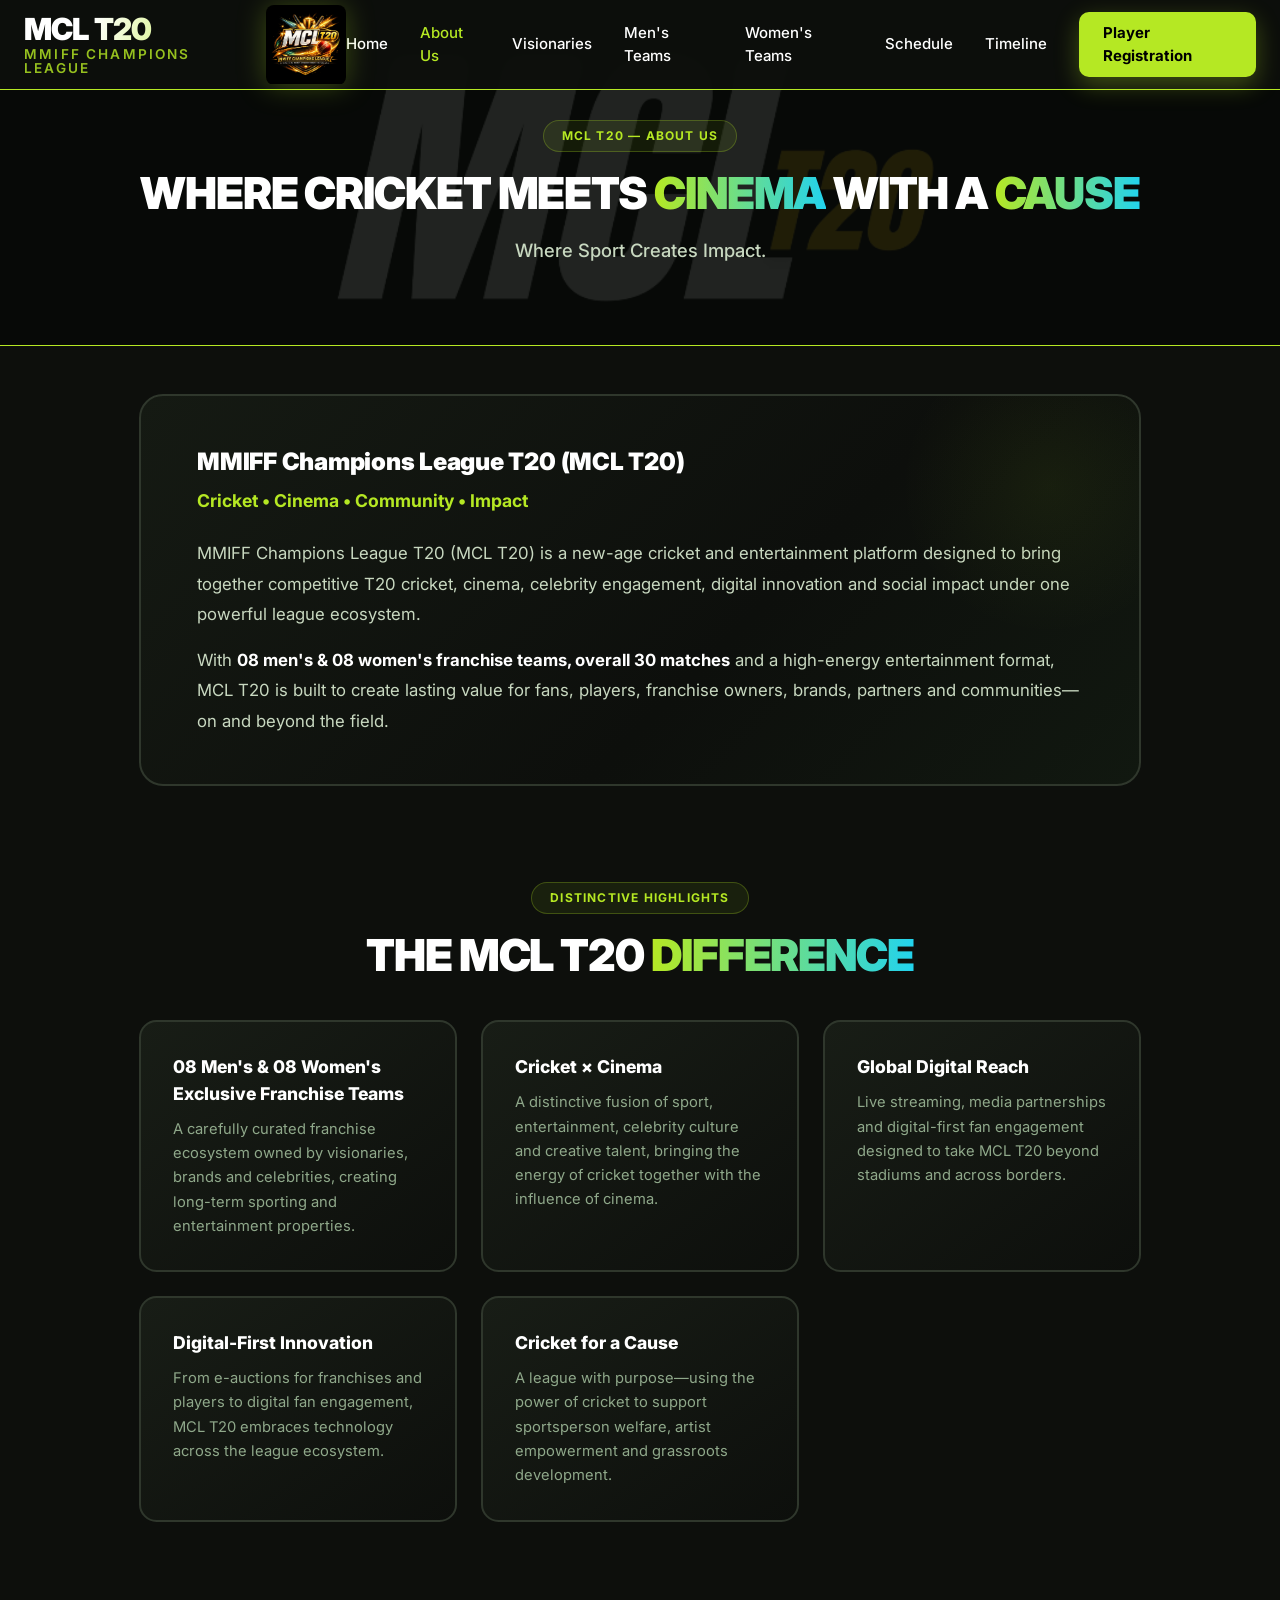
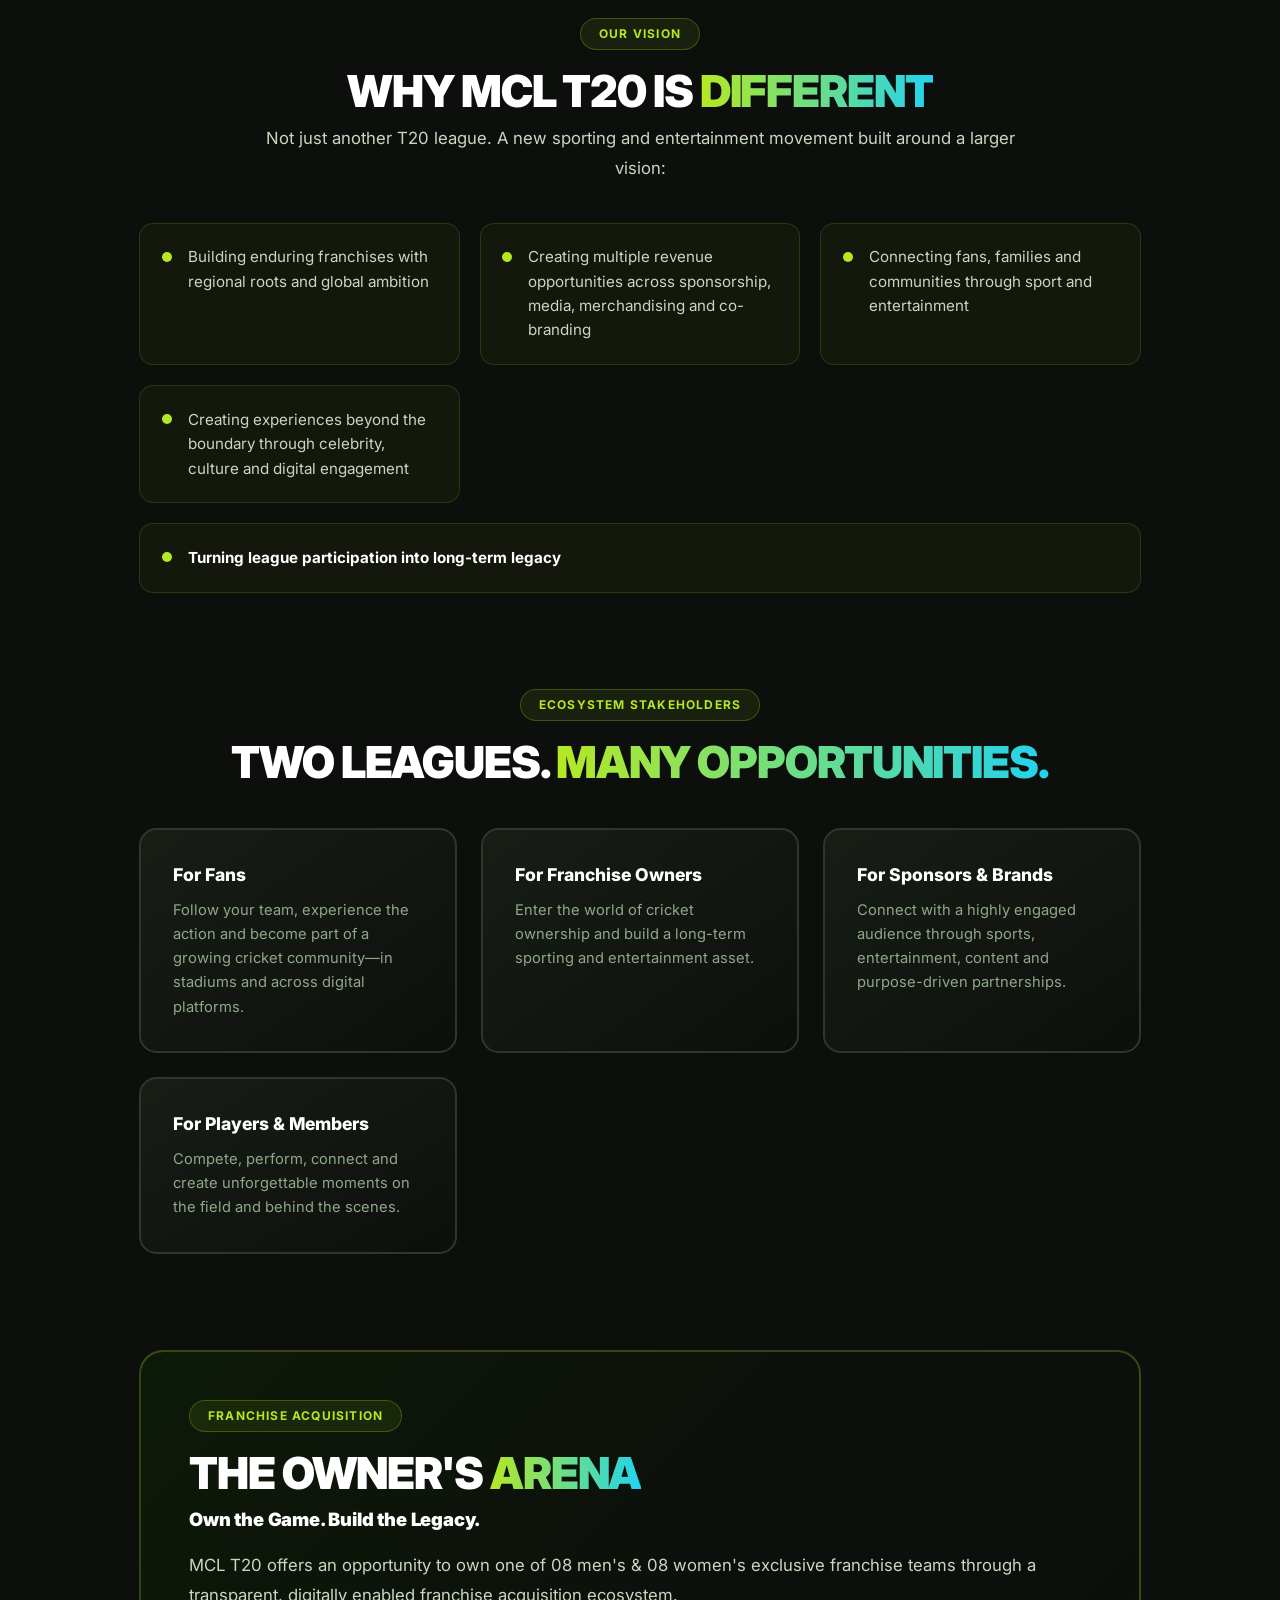
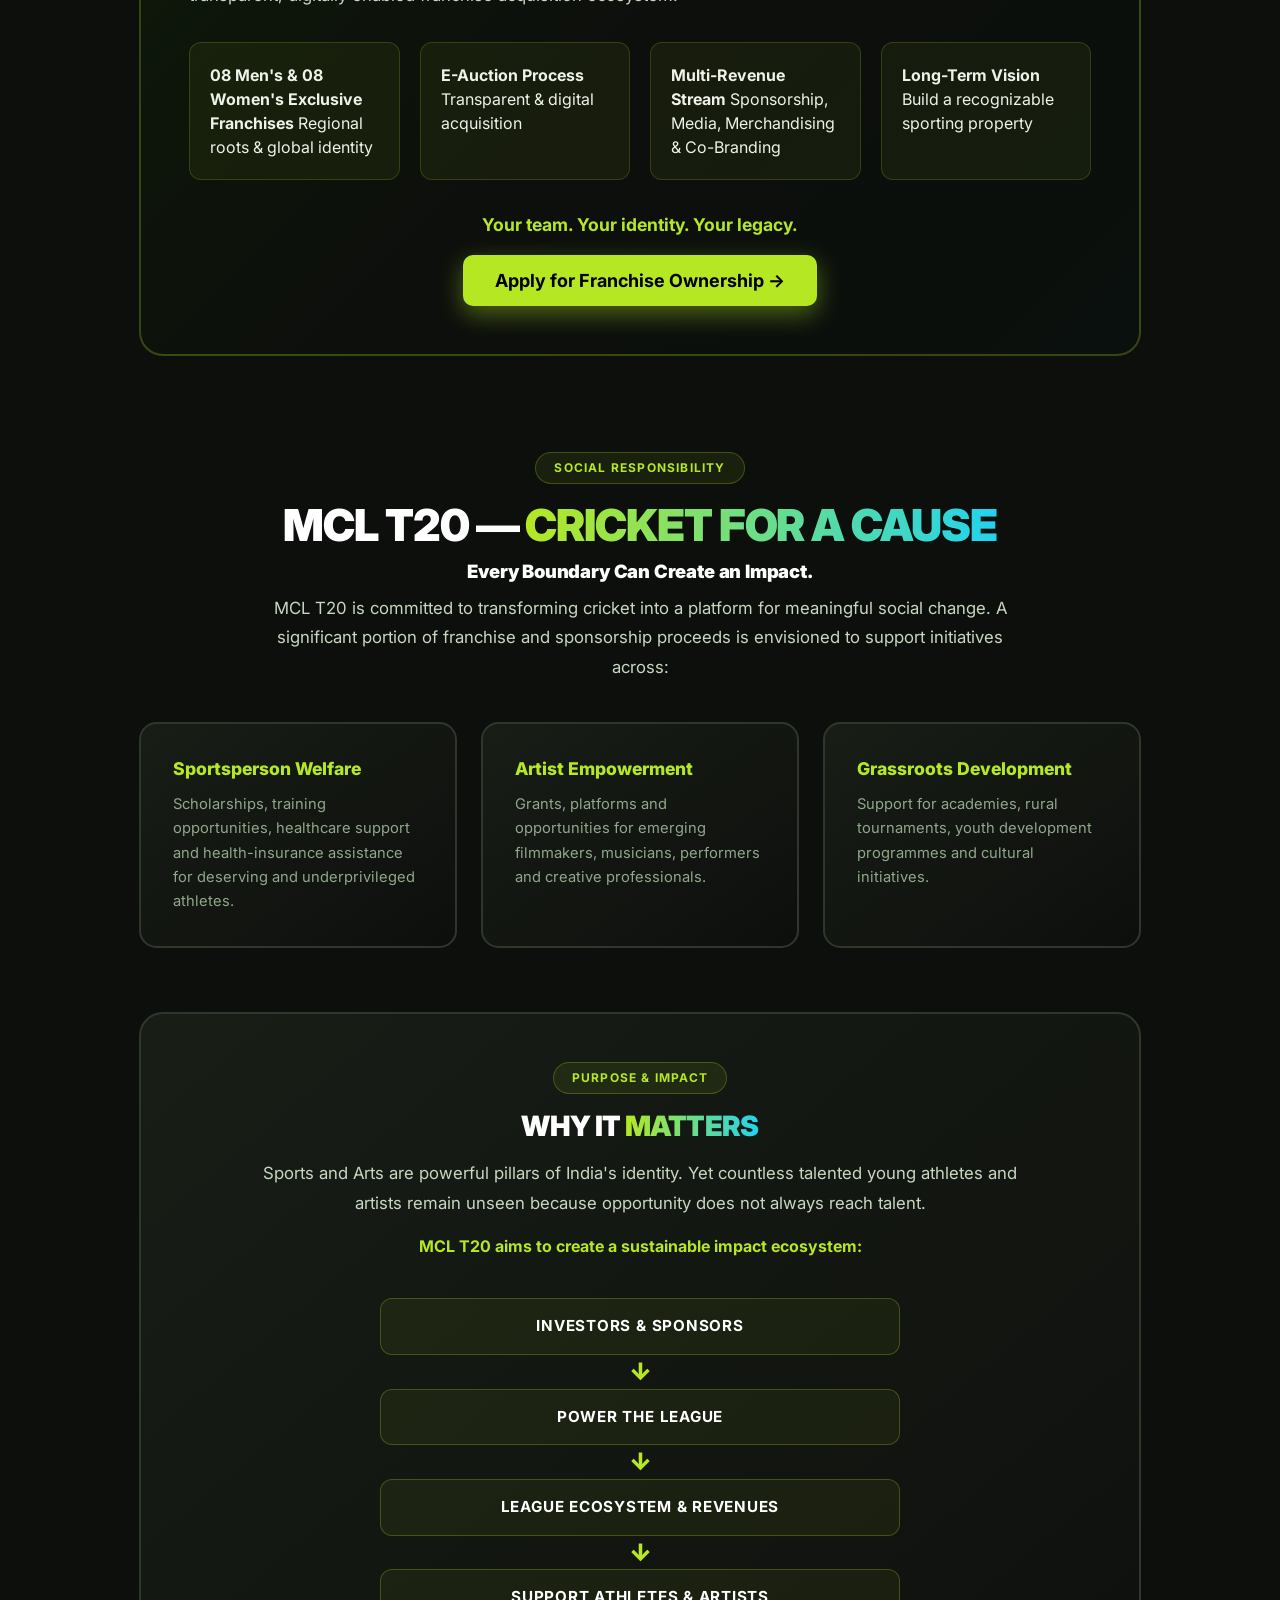
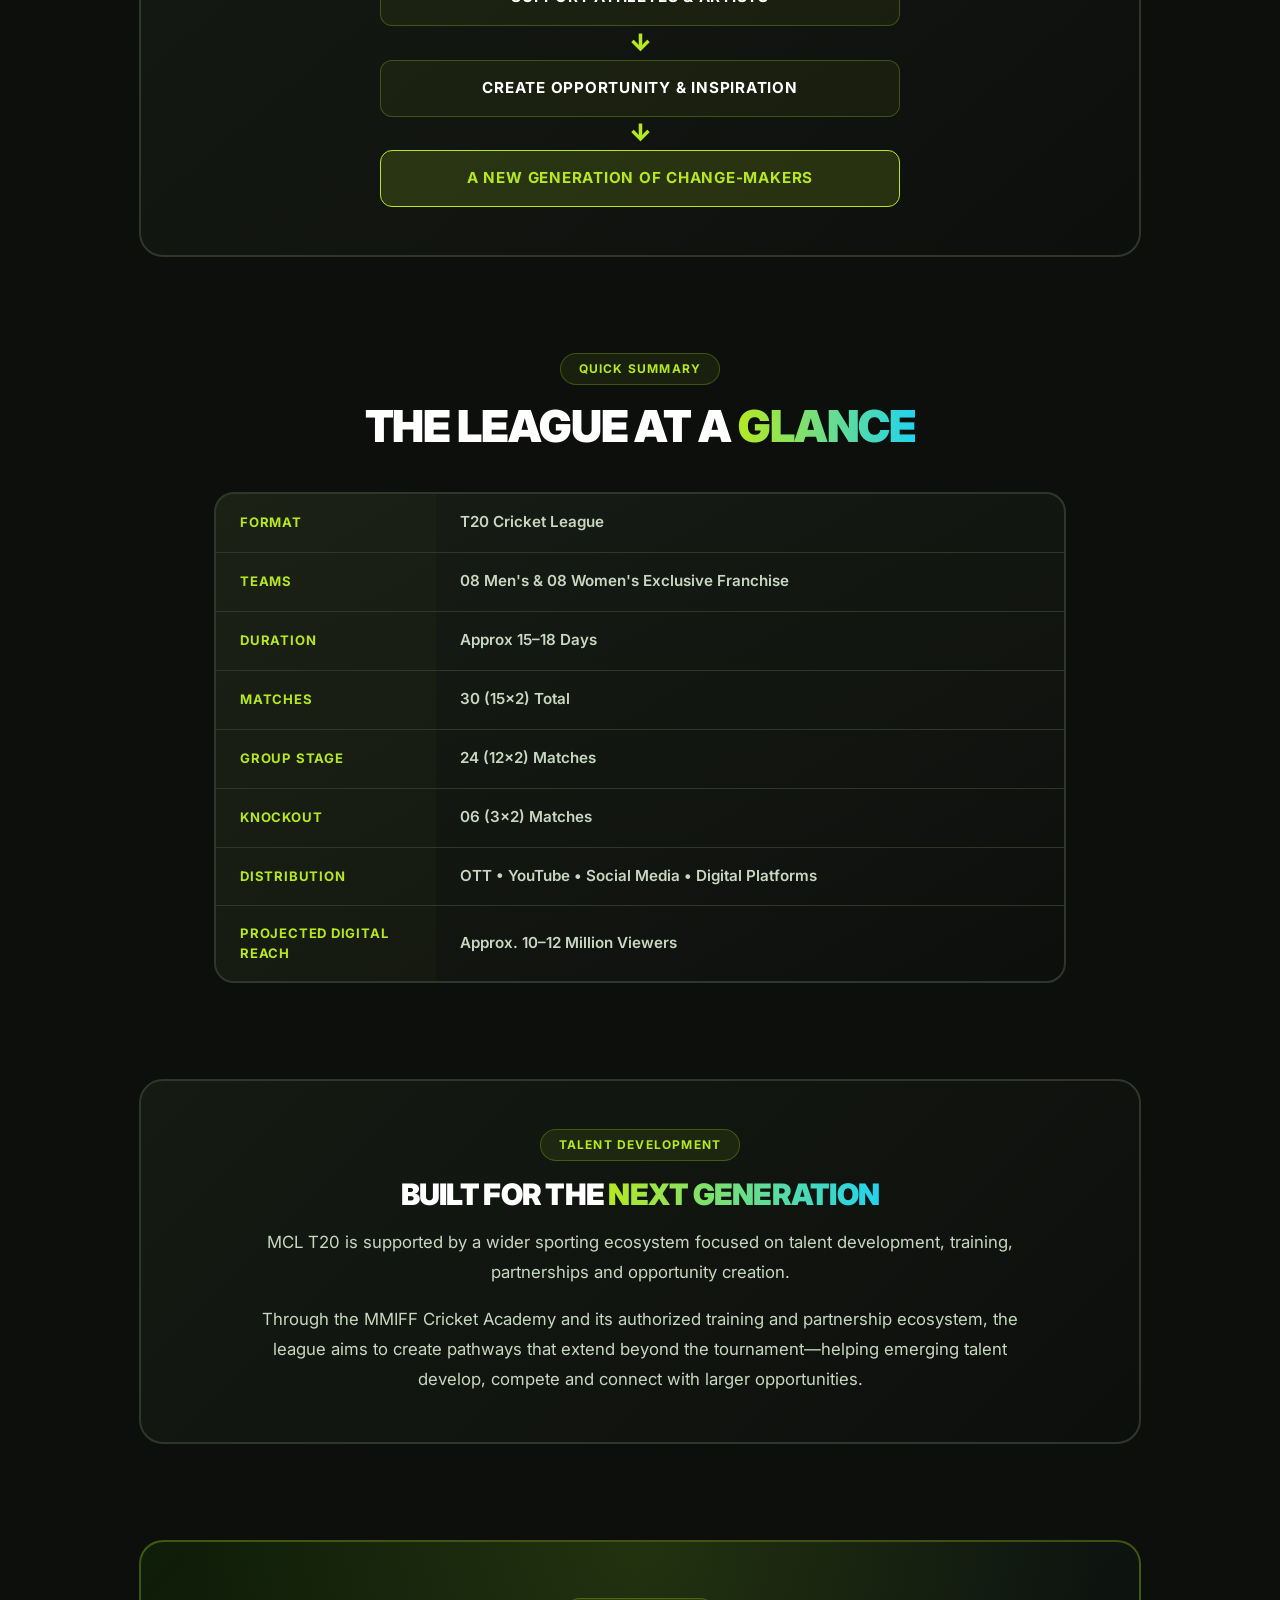
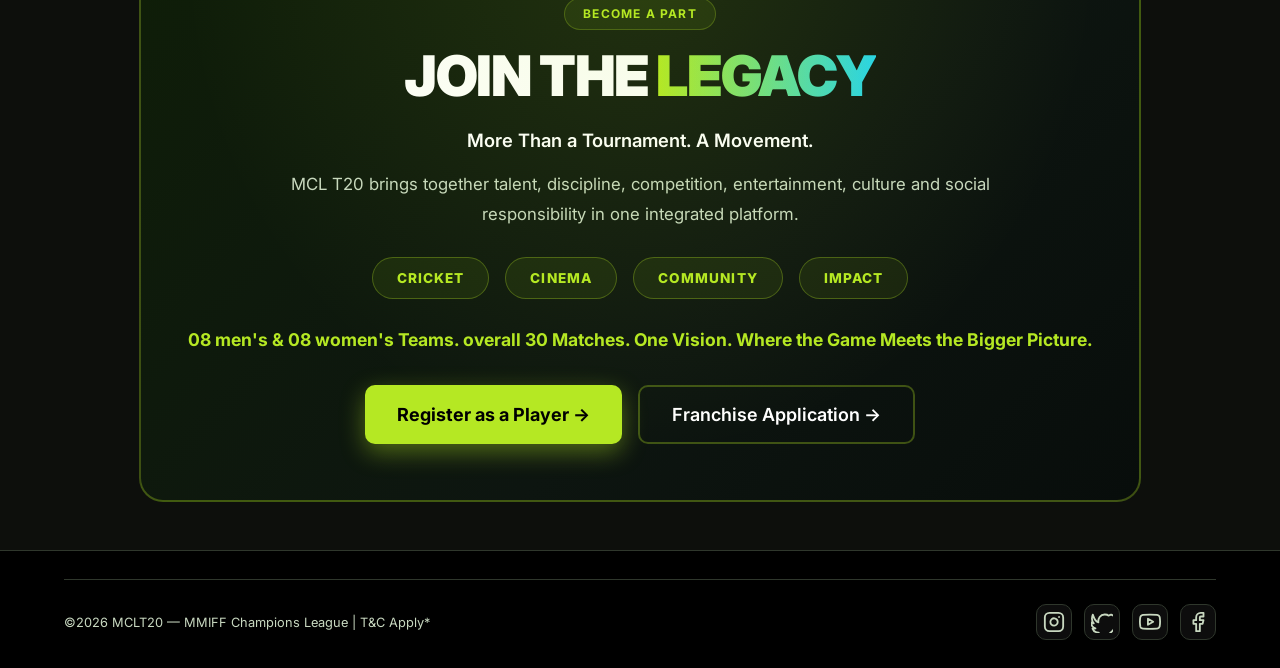
==== commit 05187094: "chnage" ====
--- a/about.html
+++ b/about.html
@@ -565,15 +565,6 @@
 <!-- ===== FOOTER ===== -->
 <footer>
   <div class="container">
-    <div class="footer-grid">
-      <div class="footer-brand">
-        <a href="index.html" class="footer-brand-wrap">
-
-          <img src="logo.png" alt="MCL" class="footer-logo-img"/>
-        </a>
-      </div>
-
-    </div>
     <div class="footer-bottom">
       <p>&copy;2026 MCLT20 &mdash; MMIFF Champions League | T&amp;C Apply*</p>
       <div class="footer-social">
--- a/style.css
+++ b/style.css
@@ -869,18 +869,9 @@
 footer {
   background: #000;
   border-top: 1px solid var(--border);
-  padding: 3rem 0 2rem;
-}
-.footer-grid { display: flex; justify-content: space-between; align-items: center; flex-wrap: wrap; gap: 2rem; margin-bottom: 2.5rem; }
-.footer-initiative img { max-height: 65px; max-width: 100%; height: auto; object-fit: contain; }
-@media (max-width: 640px) { .footer-grid { flex-direction: column; align-items: flex-start; gap: 1.5rem; } }
-.footer-brand p { color: var(--muted-foreground); font-size: 0.875rem; margin-top: 1rem; line-height: 1.8; max-width: 260px; }
-.footer-col h4 { font-size: 0.75rem; text-transform: uppercase; letter-spacing: 0.1em; font-weight: 700; color: #fff; margin-bottom: 1.25rem; }
-.footer-col ul li { margin-bottom: 0.75rem; }
-.footer-col ul li a { color: var(--muted-foreground); font-size: 0.875rem; transition: color 0.15s; }
-.footer-col ul li a:hover { color: var(--brand); }
+  padding: 1.75rem 0;
+}
 .footer-bottom {
-  border-top: 1px solid var(--border); padding-top: 1.5rem;
   display: flex; justify-content: space-between; align-items: center; flex-wrap: wrap; gap: 1rem;
 }
 .footer-bottom p { color: var(--muted-foreground); font-size: 0.8rem; }
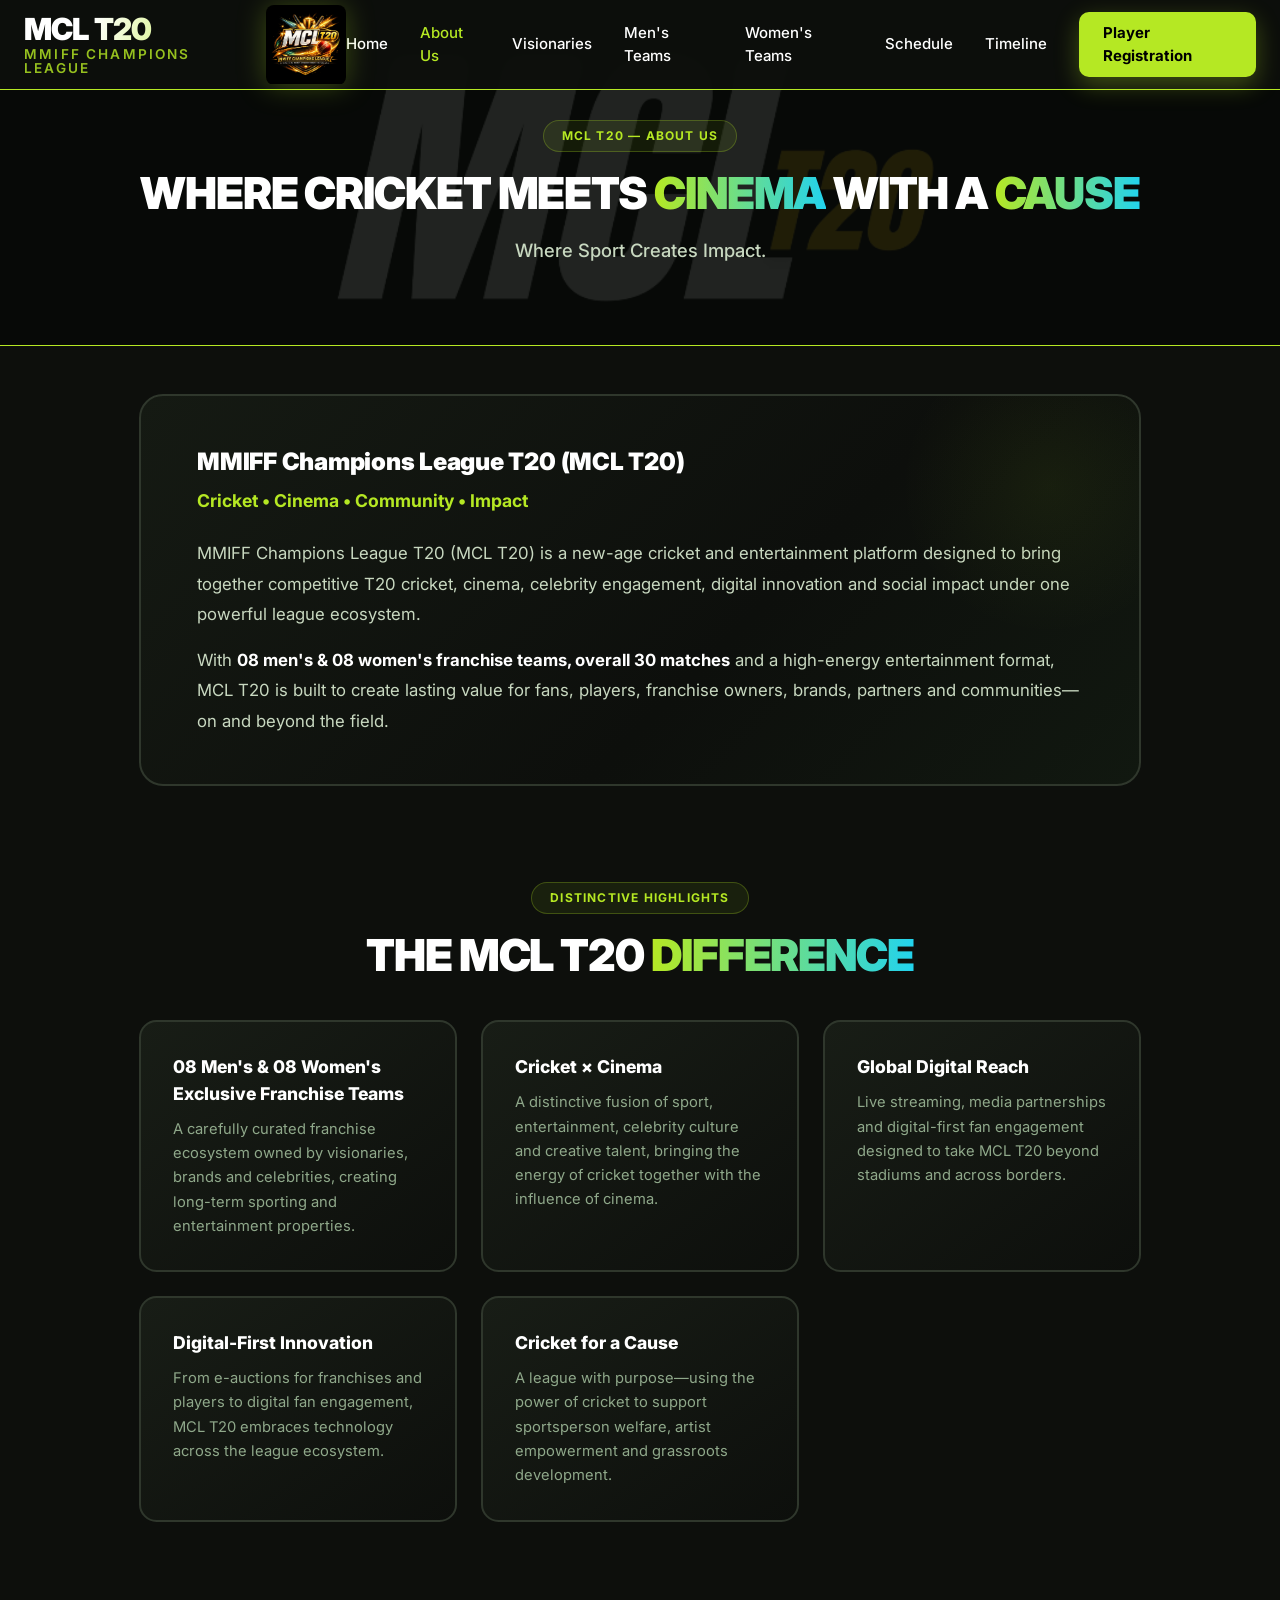
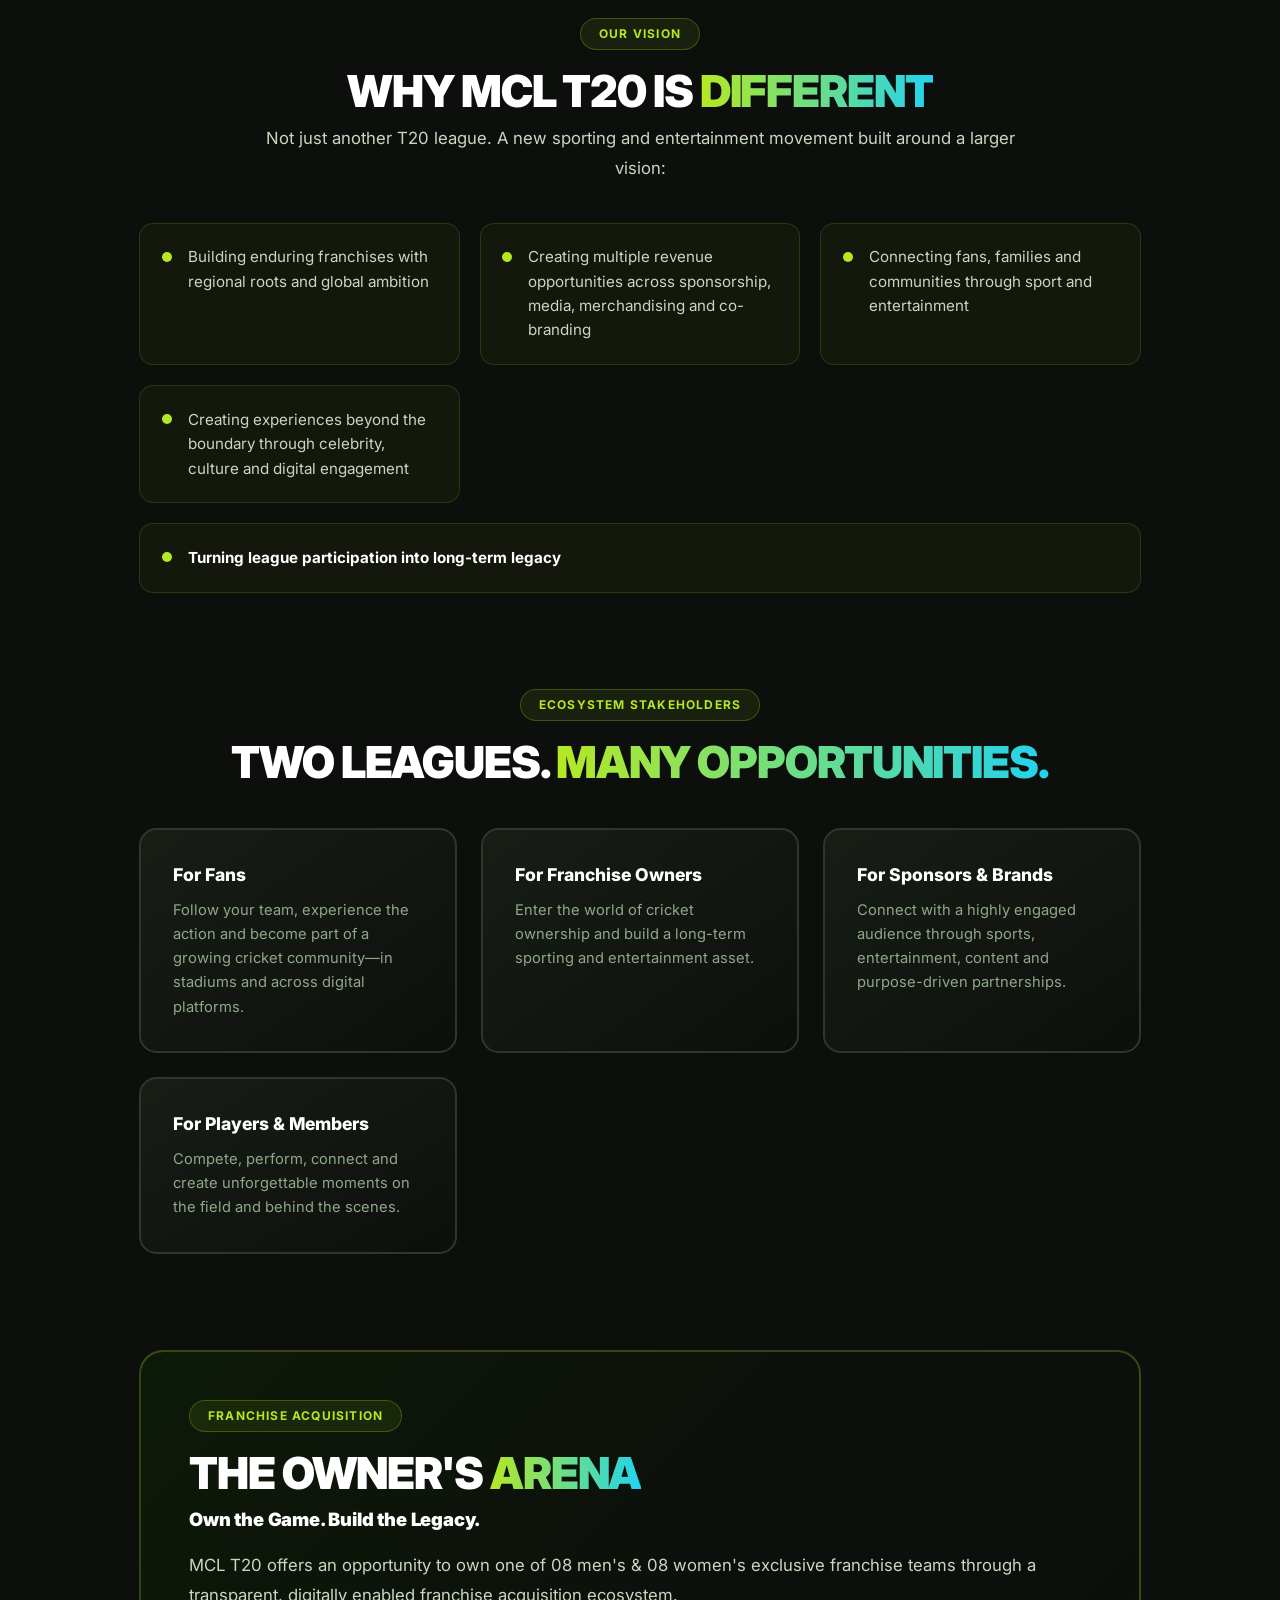
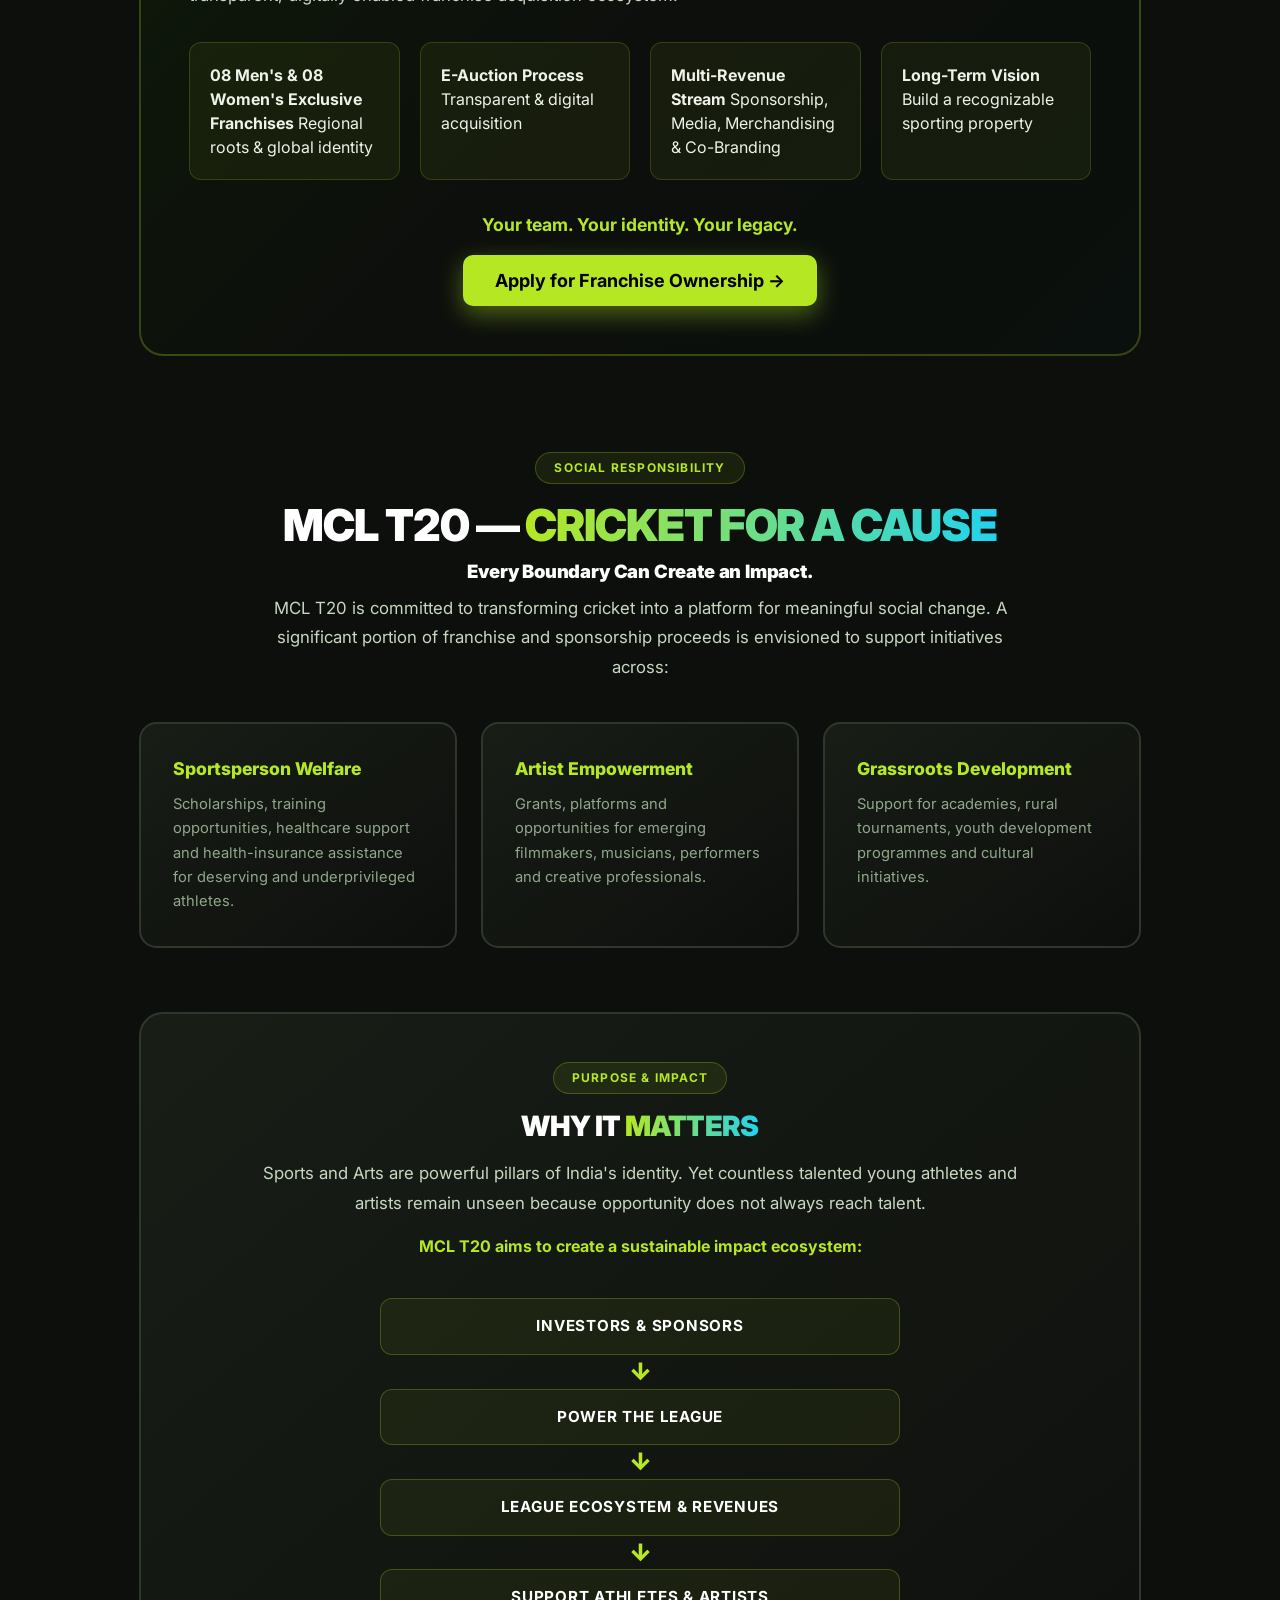
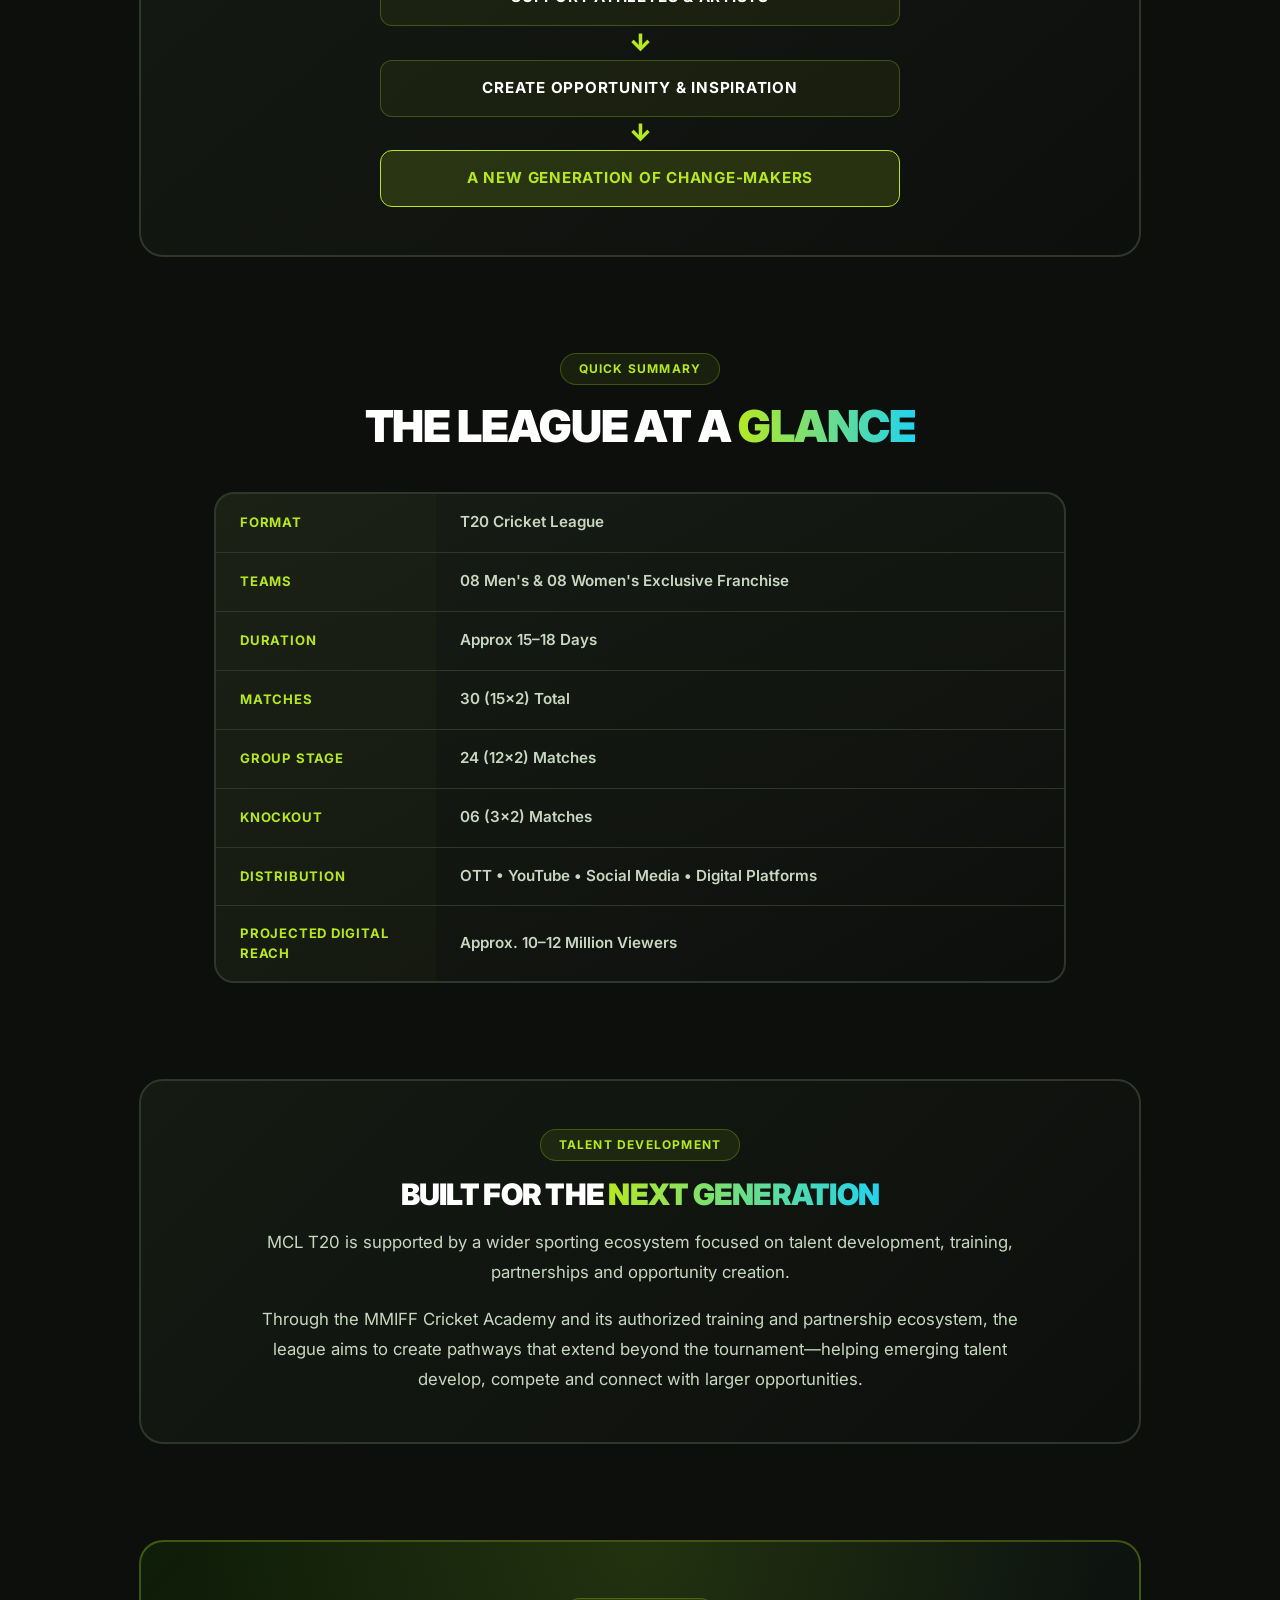
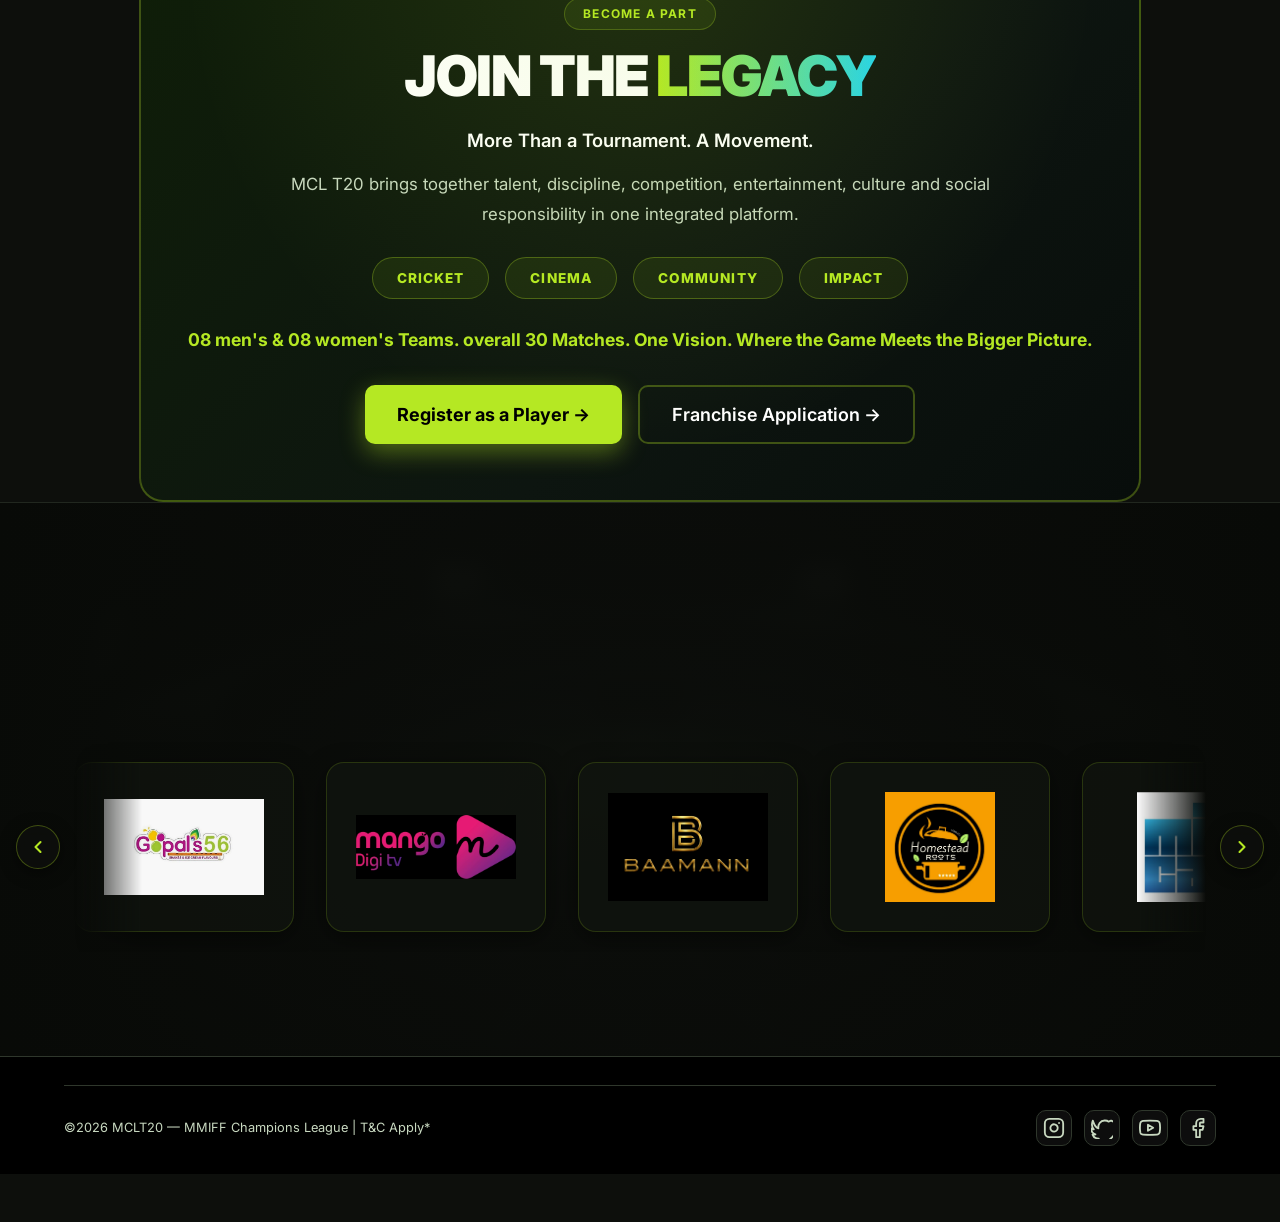
==== commit 8e2605e8: "chnage" ====
--- a/about.html
+++ b/about.html
@@ -560,7 +560,8 @@
       </div>
     </div>
   </div>
-</section>
+<!-- ===== GLOBAL REUSABLE OFFICIAL SPONSORS SECTION ===== -->
+<section class="sponsors-section" id="official-sponsors"></section>
 
 <!-- ===== FOOTER ===== -->
 <footer>
--- a/style.css
+++ b/style.css
@@ -1174,3 +1174,244 @@
     width: 100%;
   }
 }
+
+/* ===== GLOBAL REUSABLE OFFICIAL SPONSORS SECTION ===== */
+.sponsors-section {
+  position: relative;
+  padding: 5.5rem 0 6.5rem;
+  overflow: hidden;
+  display: flex;
+  flex-direction: column;
+  align-items: center;
+  background: #080a07;
+  border-top: 1px solid rgba(47, 55, 44, 0.6);
+  width: 100%;
+}
+
+.sponsors-section .sponsors-bg-img {
+  position: absolute;
+  inset: 0;
+  background: url('cricket-stadium-bg.jpg') center/cover no-repeat;
+  filter: blur(8px) brightness(0.12) saturate(0.5);
+  z-index: 0;
+  transform: scale(1.08);
+  opacity: 0.45;
+  pointer-events: none;
+}
+
+.sponsors-section .sponsors-bg-overlay {
+  position: absolute;
+  inset: 0;
+  background: radial-gradient(circle at center, rgba(13, 15, 12, 0.7) 0%, rgba(8, 10, 7, 0.96) 100%);
+  z-index: 0;
+  pointer-events: none;
+}
+
+.sponsors-header-container {
+  text-align: center;
+  position: relative;
+  z-index: 2;
+  max-width: 1000px;
+  width: 100%;
+  padding: 0 1.5rem;
+}
+
+.sponsors-pill {
+  display: inline-flex;
+  align-items: center;
+  justify-content: center;
+  gap: 16px;
+  margin-bottom: 0.75rem;
+}
+
+.sponsors-pill-line {
+  width: 36px;
+  height: 1px;
+  background: var(--brand, #b5e823);
+  opacity: 0.8;
+}
+
+.sponsors-pill-text {
+  color: var(--brand, #b5e823);
+  font-size: 0.85rem;
+  font-weight: 700;
+  letter-spacing: 0.3em;
+  text-transform: uppercase;
+  margin: 0;
+}
+
+.sponsors-heading {
+  text-align: center;
+  font-size: clamp(2.2rem, 4.5vw, 3.4rem);
+  margin-bottom: 3.5rem;
+  color: #ffffff;
+  font-weight: 900;
+  letter-spacing: -0.02em;
+}
+
+.sponsors-heading .text-gradient-sponsor {
+  background: linear-gradient(110deg, var(--brand, #b5e823) 0%, #22d3ee 100%);
+  -webkit-background-clip: text;
+  -webkit-text-fill-color: transparent;
+  background-clip: text;
+}
+
+.sponsors-carousel-outer {
+  position: relative;
+  z-index: 2;
+  width: 100%;
+  max-width: 1360px;
+  display: flex;
+  align-items: center;
+  justify-content: center;
+  padding: 0 1rem;
+}
+
+.sponsor-nav-btn {
+  position: relative;
+  z-index: 5;
+  width: 44px;
+  height: 44px;
+  border-radius: 50%;
+  background: rgba(13, 15, 12, 0.85);
+  border: 1px solid rgba(181, 232, 35, 0.3);
+  color: var(--brand, #b5e823);
+  display: flex;
+  align-items: center;
+  justify-content: center;
+  cursor: pointer;
+  backdrop-filter: blur(8px);
+  -webkit-backdrop-filter: blur(8px);
+  transition: all 0.25s ease;
+  flex-shrink: 0;
+  box-shadow: 0 4px 15px rgba(0, 0, 0, 0.5);
+}
+
+.sponsor-nav-btn:hover {
+  background: var(--brand, #b5e823);
+  color: #000;
+  border-color: var(--brand, #b5e823);
+  transform: scale(1.1);
+  box-shadow: 0 0 20px rgba(181, 232, 35, 0.45);
+}
+
+.sponsor-nav-btn:active {
+  transform: scale(0.95);
+}
+
+.sponsor-nav-btn.sponsor-prev {
+  margin-right: 14px;
+}
+
+.sponsor-nav-btn.sponsor-next {
+  margin-left: 14px;
+}
+
+.sponsor-carousel-wrapper {
+  position: relative;
+  width: 100%;
+  overflow: hidden;
+  padding: 1.25rem 0;
+  -webkit-mask-image: linear-gradient(to right, transparent 0%, black 6%, black 94%, transparent 100%);
+  mask-image: linear-gradient(to right, transparent 0%, black 6%, black 94%, transparent 100%);
+}
+
+.sponsor-carousel-track {
+  display: flex;
+  flex-wrap: nowrap;
+  width: max-content;
+  align-items: center;
+  animation: sponsorAutoScroll 28s linear infinite;
+  will-change: transform;
+}
+
+.sponsor-carousel-track:hover,
+.sponsor-carousel-track.is-paused {
+  animation-play-state: paused;
+}
+
+@keyframes sponsorAutoScroll {
+  0% {
+    transform: translateX(0);
+  }
+  100% {
+    transform: translateX(-50%);
+  }
+}
+
+.sponsor-card {
+  flex-shrink: 0;
+  width: 220px;
+  height: 170px;
+  margin-right: 2rem;
+  display: flex;
+  align-items: center;
+  justify-content: center;
+  background: rgba(18, 22, 16, 0.65);
+  backdrop-filter: blur(12px);
+  -webkit-backdrop-filter: blur(12px);
+  border: 1px solid rgba(181, 232, 35, 0.16);
+  border-radius: 18px;
+  box-sizing: border-box;
+  padding: 1.8rem;
+  box-shadow: 0 6px 24px rgba(0, 0, 0, 0.45);
+  transition: all 0.35s cubic-bezier(0.4, 0, 0.2, 1);
+  cursor: pointer;
+}
+
+.sponsor-card:hover {
+  transform: translateY(-4px) scale(1.04);
+  border-color: rgba(181, 232, 35, 0.5);
+  background: rgba(28, 36, 24, 0.85);
+  box-shadow: 0 12px 35px rgba(0, 0, 0, 0.7), 0 0 25px rgba(181, 232, 35, 0.2);
+}
+
+.sponsor-card img {
+  display: block;
+  max-width: 100%;
+  max-height: 100%;
+  object-fit: contain;
+  filter: brightness(0.95) contrast(1.05);
+  transition: filter 0.3s ease, transform 0.3s ease;
+}
+
+.sponsor-card:hover img {
+  filter: brightness(1.05) contrast(1.1);
+}
+
+@media (max-width: 992px) {
+  .sponsors-section {
+    padding: 4.5rem 0 5.5rem;
+  }
+  .sponsor-card {
+    width: 190px;
+    height: 150px;
+    padding: 1.5rem;
+    margin-right: 1.5rem;
+  }
+}
+
+@media (max-width: 640px) {
+  .sponsors-section {
+    padding: 3.5rem 0 4.5rem;
+  }
+  .sponsor-nav-btn {
+    display: none;
+  }
+  .sponsor-carousel-wrapper {
+    -webkit-mask-image: linear-gradient(to right, transparent 0%, black 4%, black 96%, transparent 100%);
+    mask-image: linear-gradient(to right, transparent 0%, black 4%, black 96%, transparent 100%);
+    padding: 0.75rem 0;
+  }
+  .sponsor-card {
+    width: 155px;
+    height: 125px;
+    padding: 1.15rem;
+    margin-right: 1.25rem;
+    border-radius: 14px;
+  }
+  .sponsors-heading {
+    margin-bottom: 2.5rem;
+  }
+}
+
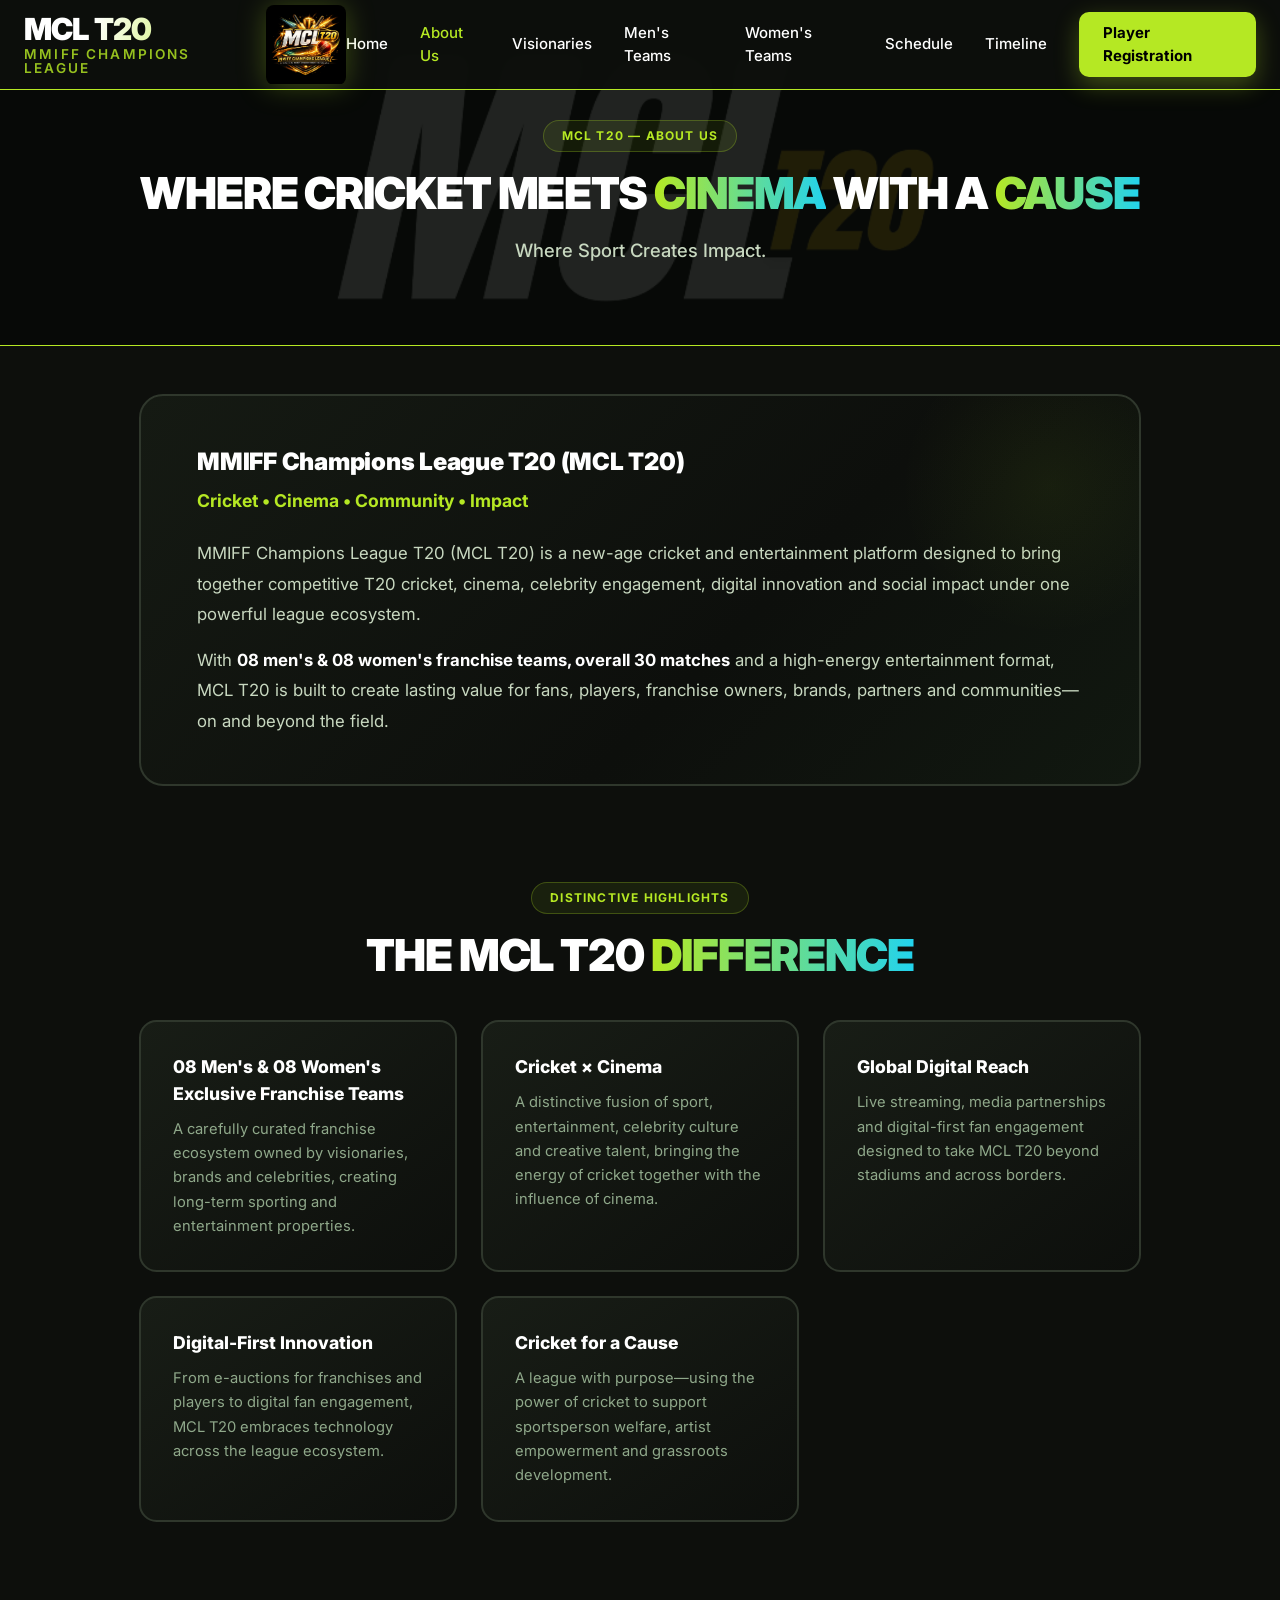
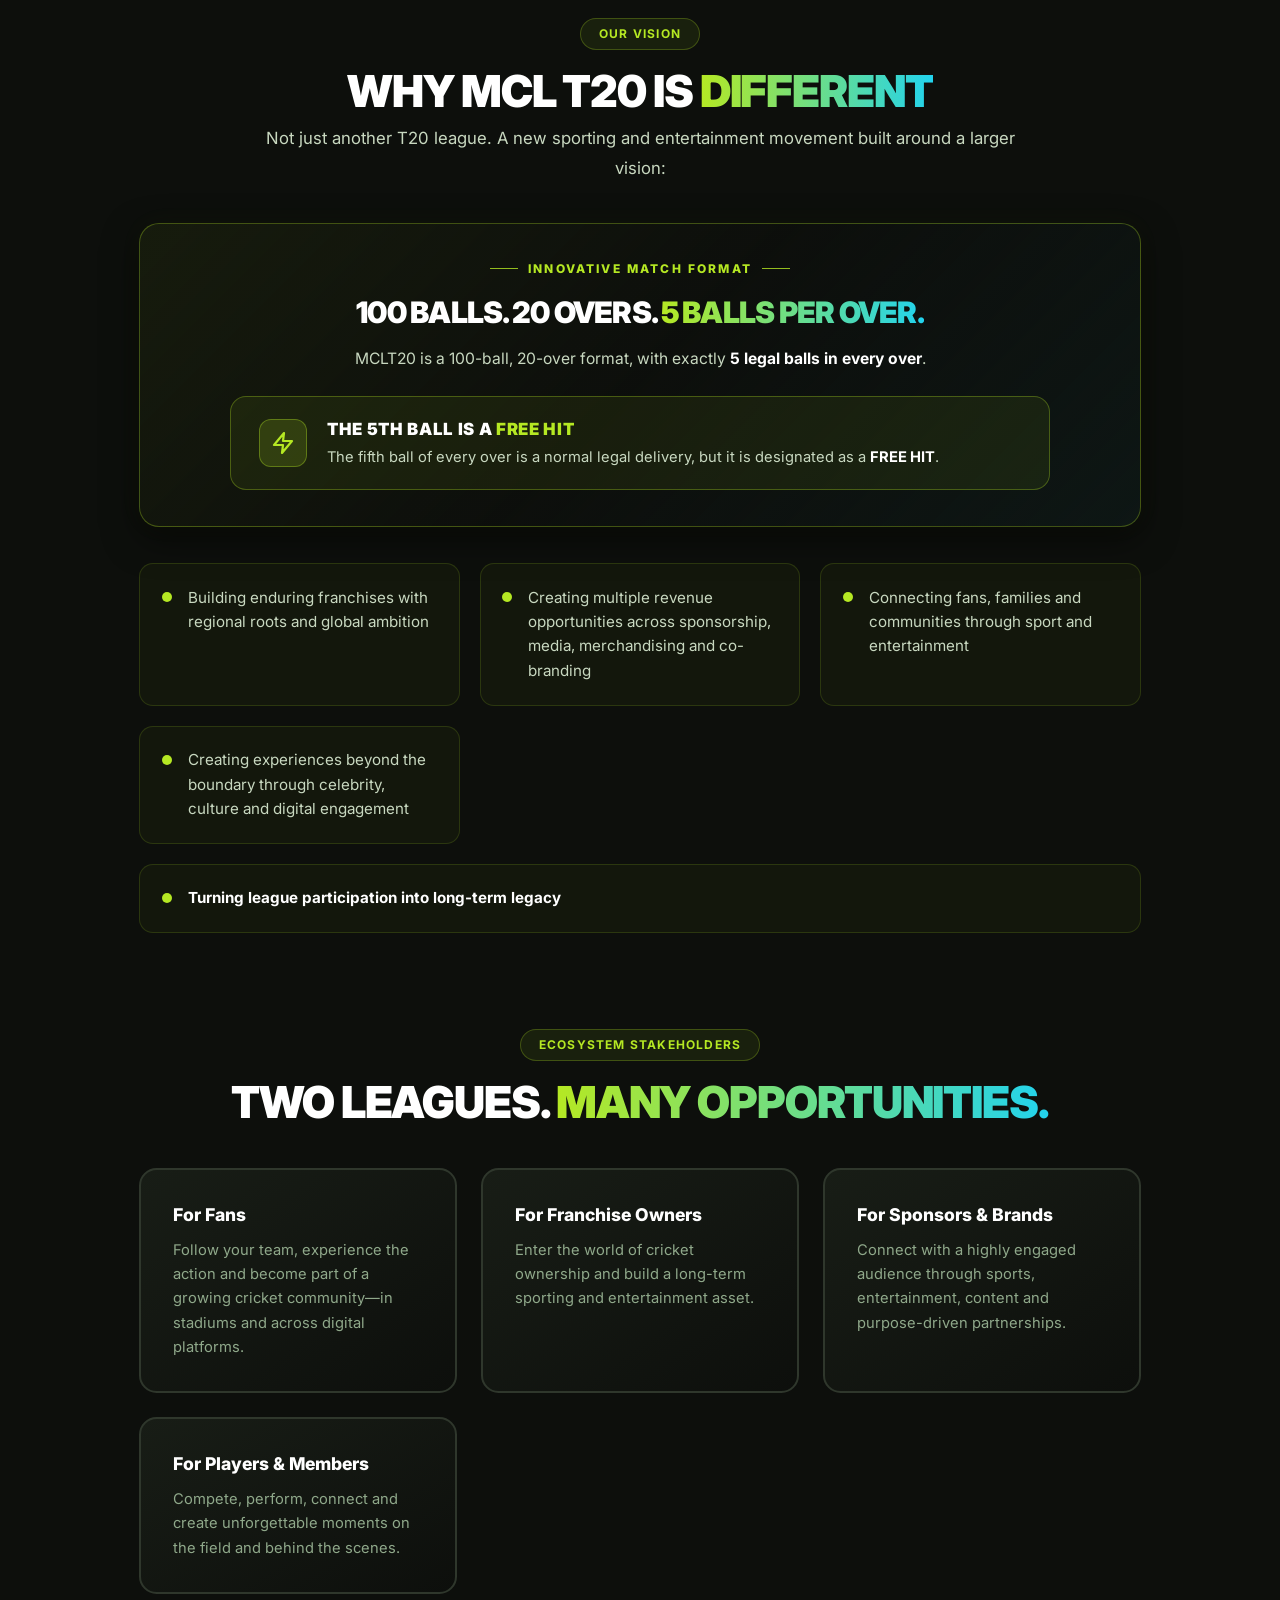
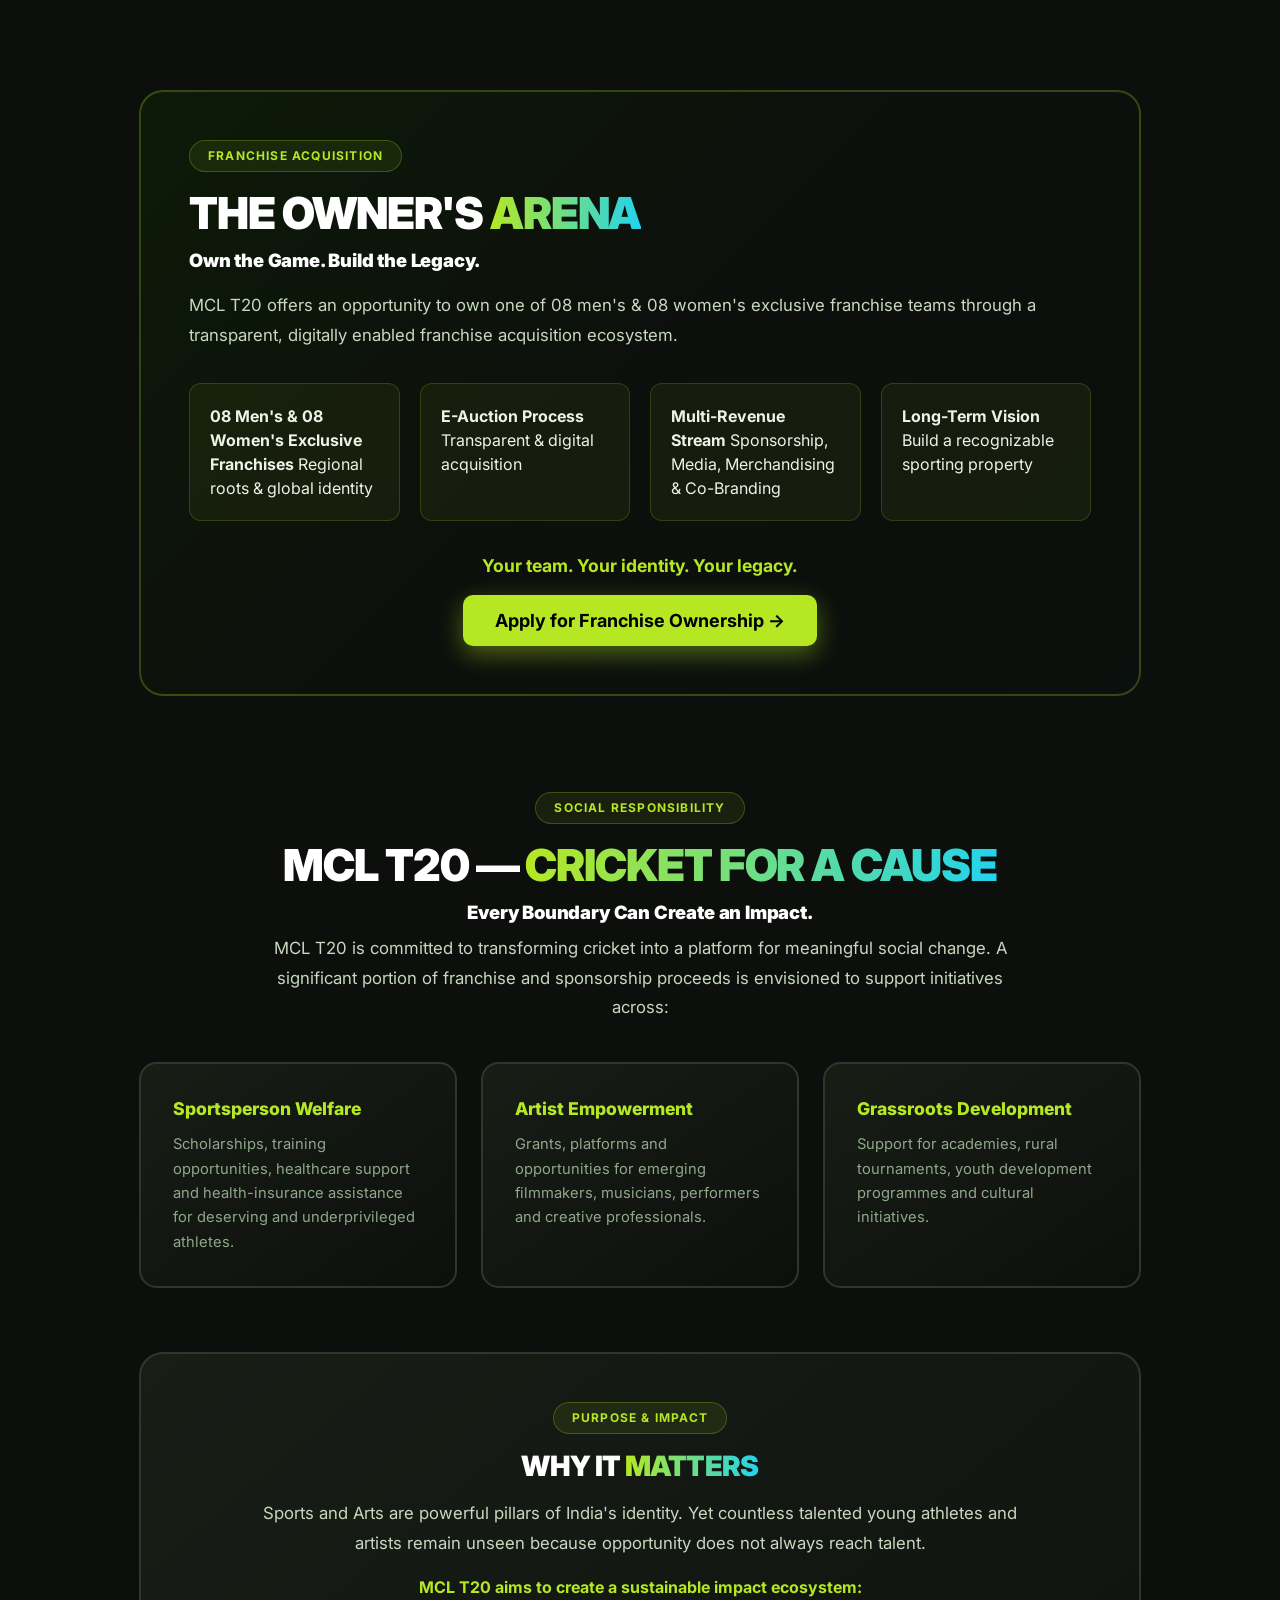
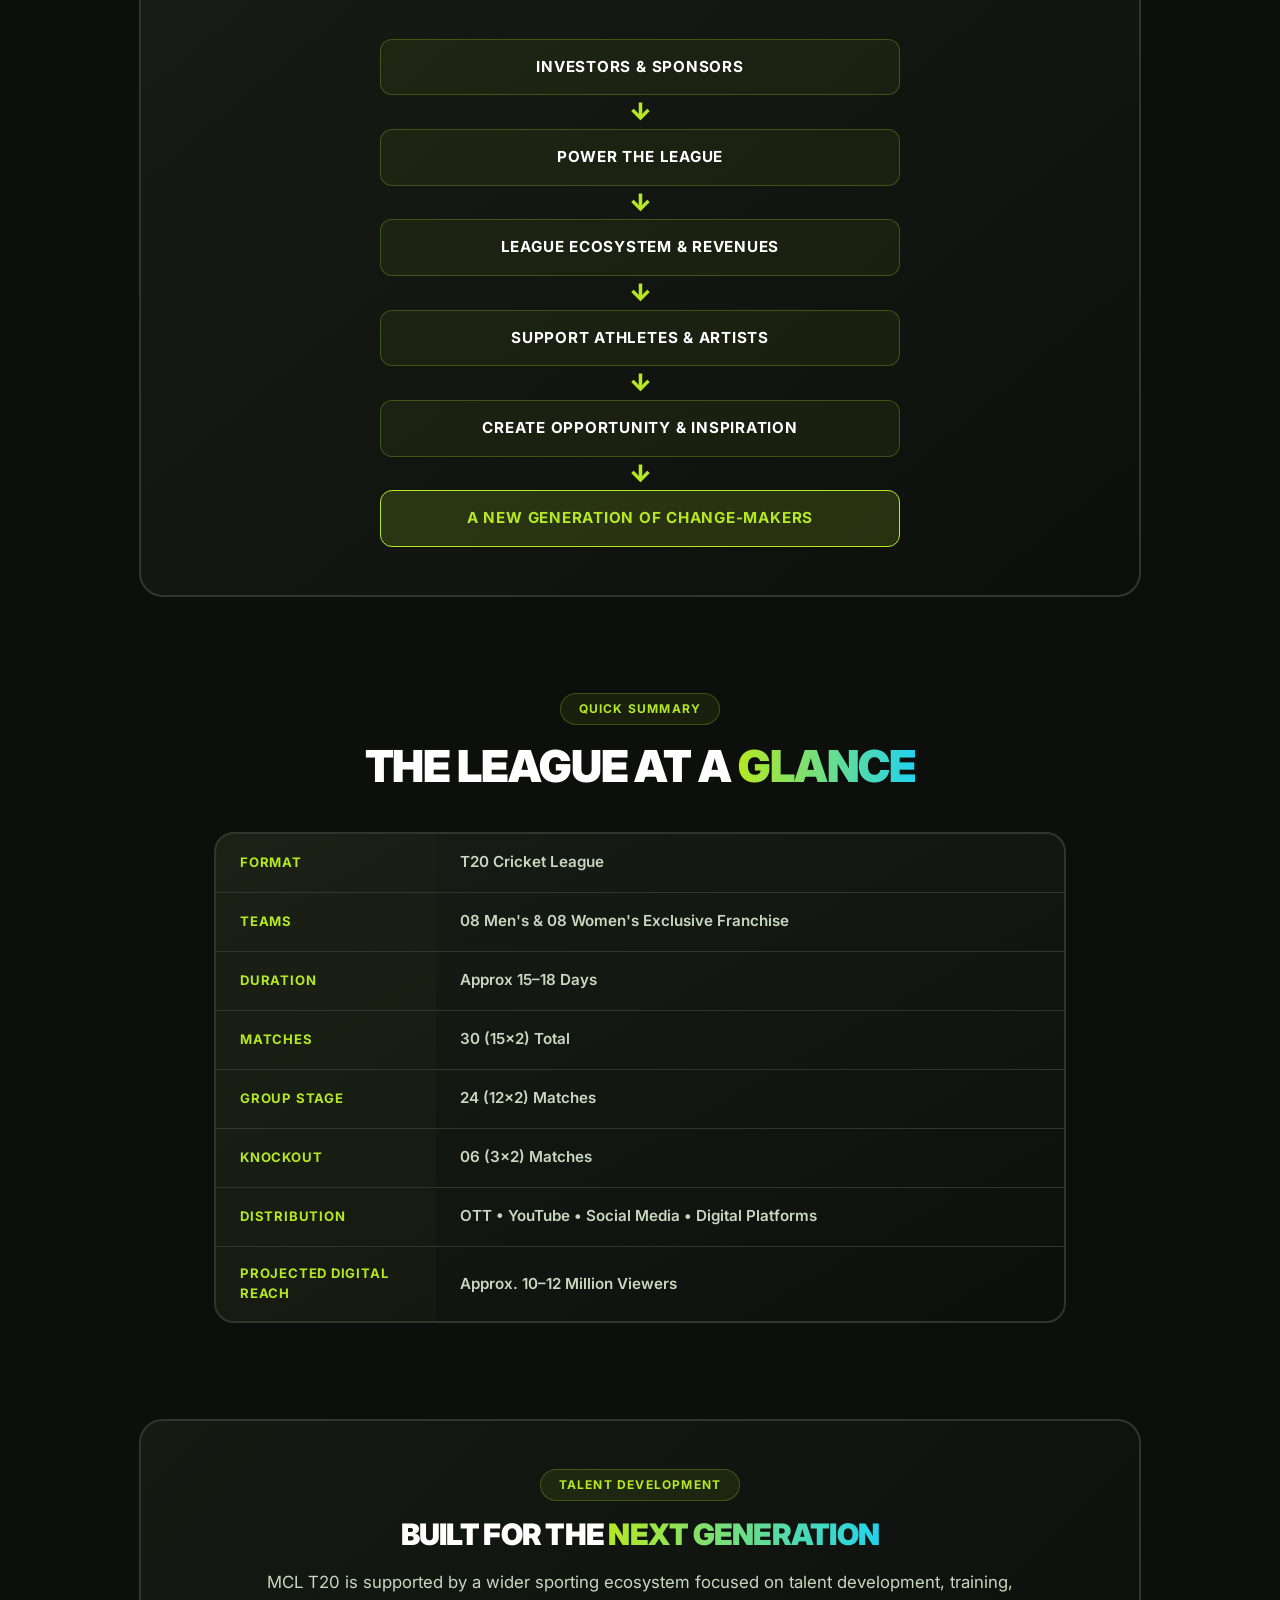
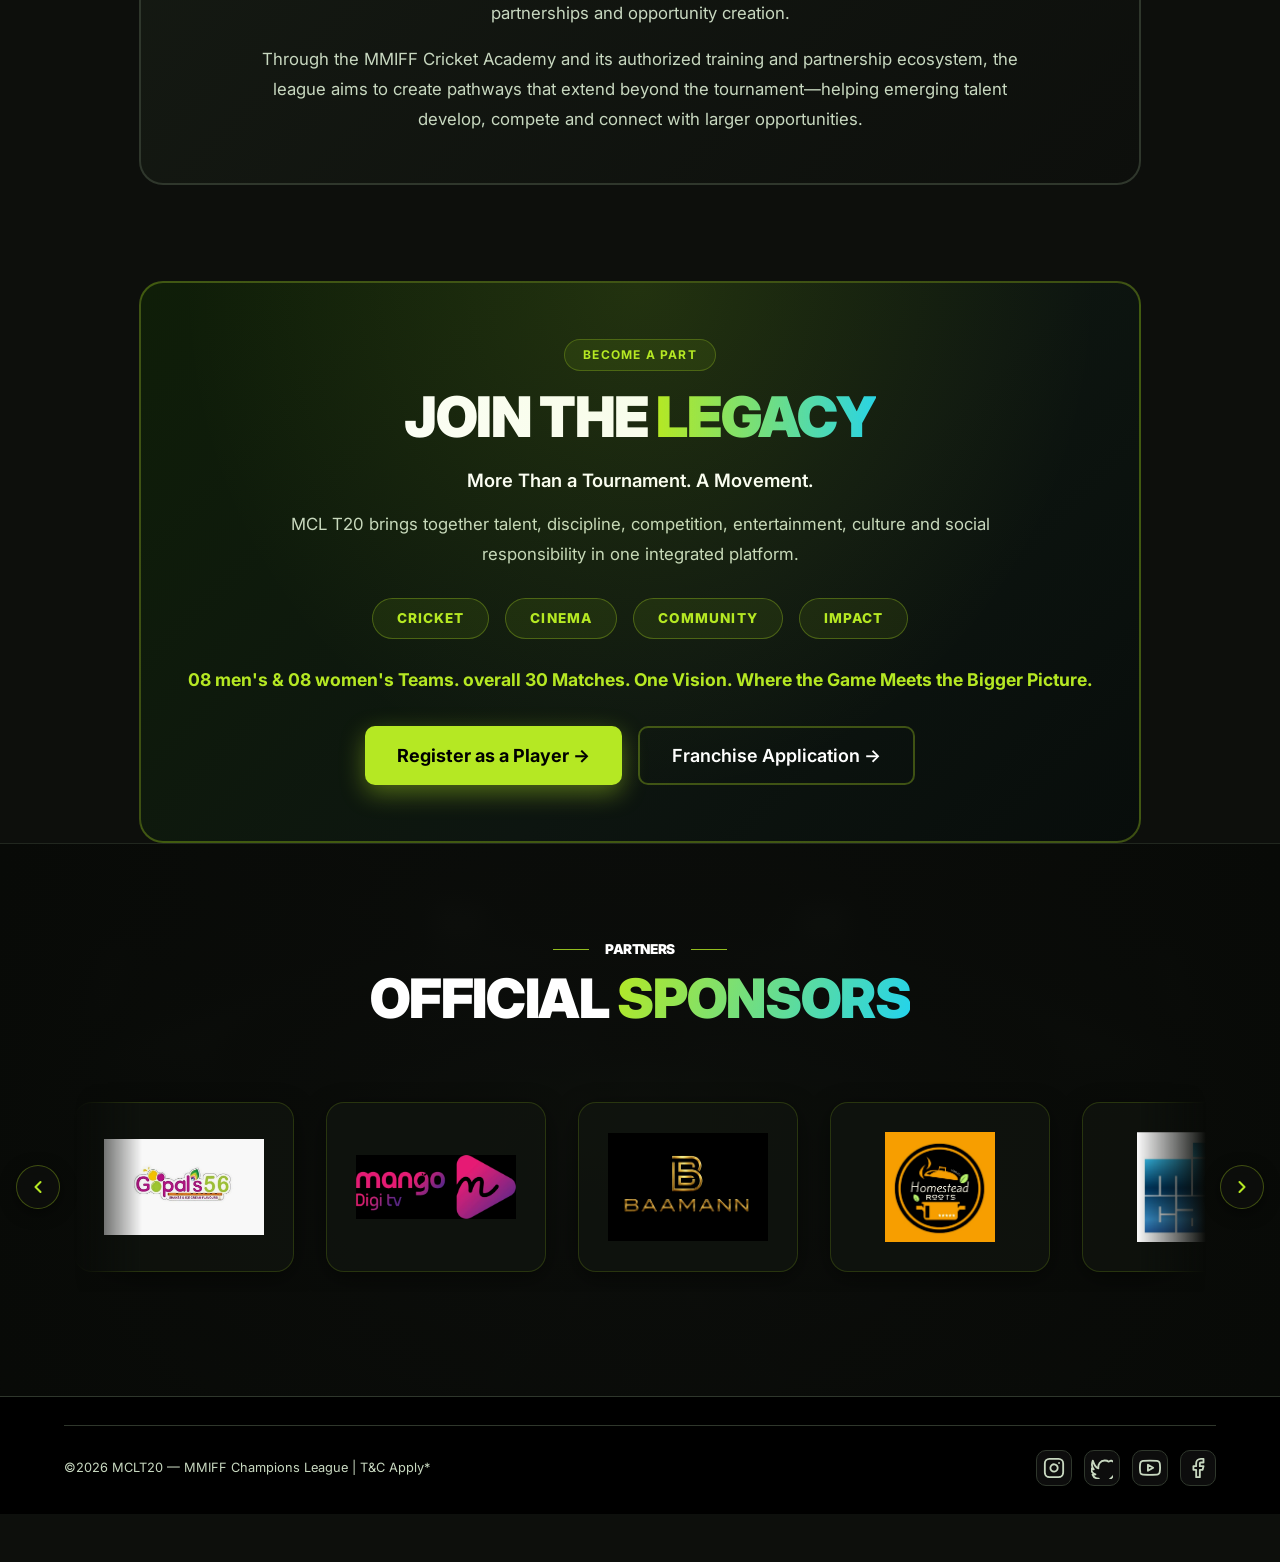
==== commit c929ecfc: "chnage" ====
--- a/about.html
+++ b/about.html
@@ -87,6 +87,55 @@
     .au-why-bullet { width: 10px; height: 10px; border-radius: 50%; background: var(--brand,#b5e823); flex-shrink: 0; margin-top: 0.4rem; }
     .au-why-text { color: #c8d8c0; font-size: 0.95rem; line-height: 1.6; }
 
+    /* Format Highlight Box */
+    .au-format-highlight-box {
+      background: linear-gradient(135deg, rgba(181,232,35,0.06) 0%, rgba(13,15,12,0.95) 50%, rgba(34,211,238,0.04) 100%);
+      border: 1px solid rgba(181,232,35,0.3);
+      border-radius: 1.25rem;
+      padding: 2.25rem 2rem;
+      margin-bottom: 2.25rem;
+      box-shadow: 0 12px 35px rgba(0,0,0,0.5), 0 0 25px rgba(181,232,35,0.04);
+      position: relative;
+      overflow: hidden;
+      transition: border-color 0.3s ease;
+    }
+    .au-format-highlight-box:hover {
+      border-color: rgba(181,232,35,0.45);
+    }
+    .au-format-freehit-bar {
+      background: rgba(181,232,35,0.07);
+      border: 1px solid rgba(181,232,35,0.3);
+      border-radius: 1rem;
+      padding: 1.25rem 1.75rem;
+      max-width: 820px;
+      margin: 0 auto;
+      display: flex;
+      align-items: center;
+      gap: 1.25rem;
+      text-align: left;
+      transition: all 0.3s ease;
+    }
+    .au-format-freehit-bar:hover {
+      background: rgba(181,232,35,0.1);
+      border-color: rgba(181,232,35,0.45);
+    }
+    .au-format-freehit-icon {
+      width: 48px;
+      height: 48px;
+      border-radius: 12px;
+      background: rgba(181,232,35,0.14);
+      border: 1px solid rgba(181,232,35,0.35);
+      display: flex;
+      align-items: center;
+      justify-content: center;
+      flex-shrink: 0;
+      color: var(--brand,#b5e823);
+    }
+    @media (max-width: 640px) {
+      .au-format-highlight-box { padding: 1.75rem 1.25rem; }
+      .au-format-freehit-bar { flex-direction: column; align-items: flex-start; gap: 0.85rem; padding: 1.15rem; }
+    }
+
     /* Owner Banner */
     .au-owners-banner {
       background: linear-gradient(135deg, #0d1a08 0%, #0d0f0c 50%, #0a100d 100%);
@@ -303,6 +352,39 @@
       <div class="au-section-label">OUR VISION</div>
       <h2 class="au-section-title">WHY MCL T20 IS <span class="text-gradient">DIFFERENT</span></h2>
       <p class="au-section-sub" style="margin-top:0.5rem;">Not just another T20 league. A new sporting and entertainment movement built around a larger vision:</p>
+    </div>
+
+    <!-- Highlighted Information Box: 100 Balls Match Format & 5th Ball Free Hit -->
+    <div class="au-format-highlight-box reveal">
+      <div style="display:flex; align-items:center; justify-content:center; gap:10px; margin-bottom:0.75rem;">
+        <span style="width:28px; height:1px; background:var(--brand,#b5e823); opacity:0.8;"></span>
+        <span style="color:var(--brand,#b5e823); font-size:0.75rem; font-weight:800; letter-spacing:0.18em; text-transform:uppercase;">INNOVATIVE MATCH FORMAT</span>
+        <span style="width:28px; height:1px; background:var(--brand,#b5e823); opacity:0.8;"></span>
+      </div>
+
+      <h3 style="text-align:center; font-size:clamp(1.35rem, 3vw, 1.85rem); font-weight:900; color:#fff; letter-spacing:-0.02em; margin-bottom:0.75rem;">
+        100 BALLS. 20 OVERS. <span class="text-gradient">5 BALLS PER OVER.</span>
+      </h3>
+
+      <p style="text-align:center; color:#c8d8c0; font-size:0.98rem; max-width:760px; margin:0 auto 1.5rem; line-height:1.65;">
+        MCLT20 is a 100-ball, 20-over format, with exactly <strong style="color:#fff;">5 legal balls in every over</strong>.
+      </p>
+
+      <div class="au-format-freehit-bar">
+        <div class="au-format-freehit-icon">
+          <svg width="24" height="24" viewBox="0 0 24 24" fill="none" stroke="currentColor" stroke-width="2.2" stroke-linecap="round" stroke-linejoin="round">
+            <polygon points="13 2 3 14 12 14 11 22 21 10 12 10 13 2"></polygon>
+          </svg>
+        </div>
+        <div>
+          <div style="font-size:1.05rem; font-weight:900; color:#ffffff; letter-spacing:0.04em; text-transform:uppercase;">
+            THE 5TH BALL IS A <span style="color:var(--brand,#b5e823);">FREE HIT</span>
+          </div>
+          <div style="color:#c8d8c0; font-size:0.92rem; line-height:1.55; margin-top:0.25rem;">
+            The fifth ball of every over is a normal legal delivery, but it is designated as a <strong style="color:#fff;">FREE HIT</strong>.
+          </div>
+        </div>
+      </div>
     </div>
 
     <div class="au-why-grid reveal">
--- a/style.css
+++ b/style.css
@@ -1214,6 +1214,10 @@
   max-width: 1000px;
   width: 100%;
   padding: 0 1.5rem;
+  opacity: 1 !important;
+  transform: none !important;
+  visibility: visible !important;
+  display: block !important;
 }
 
 .sponsors-pill {
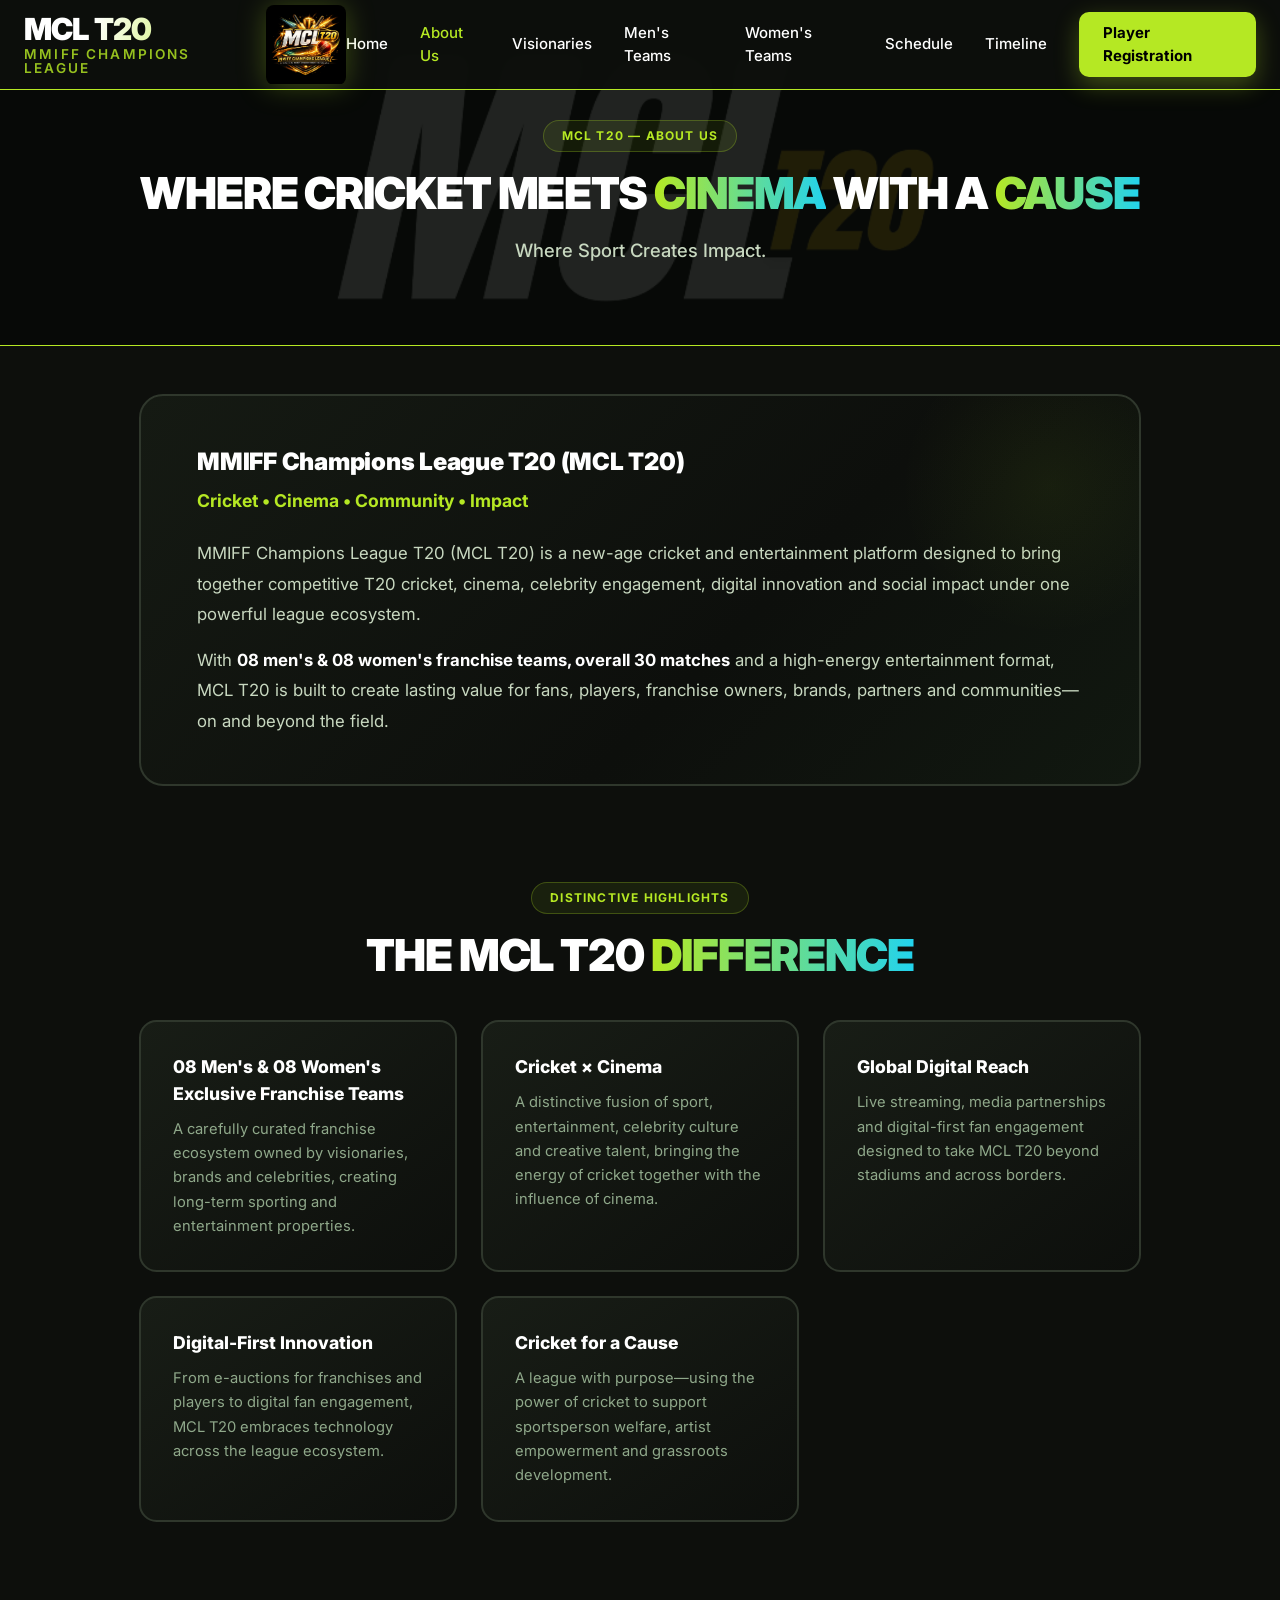
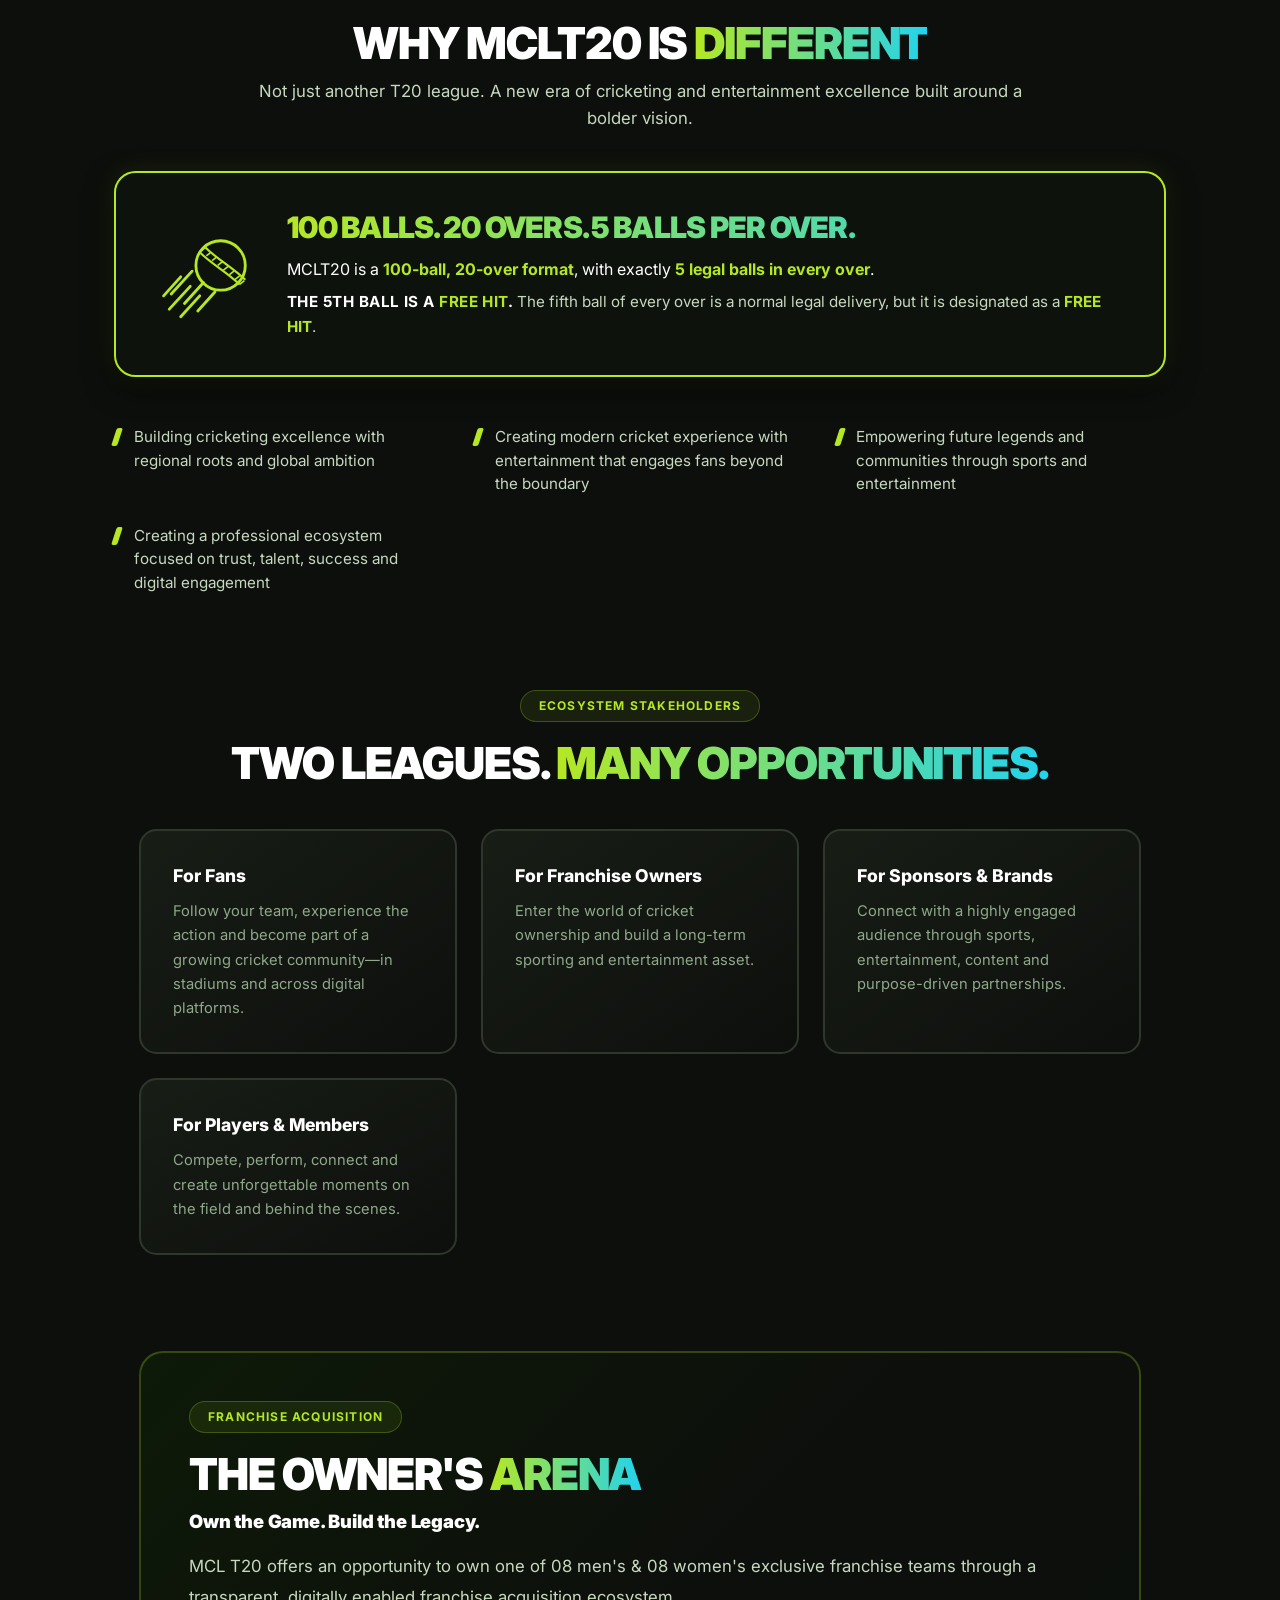
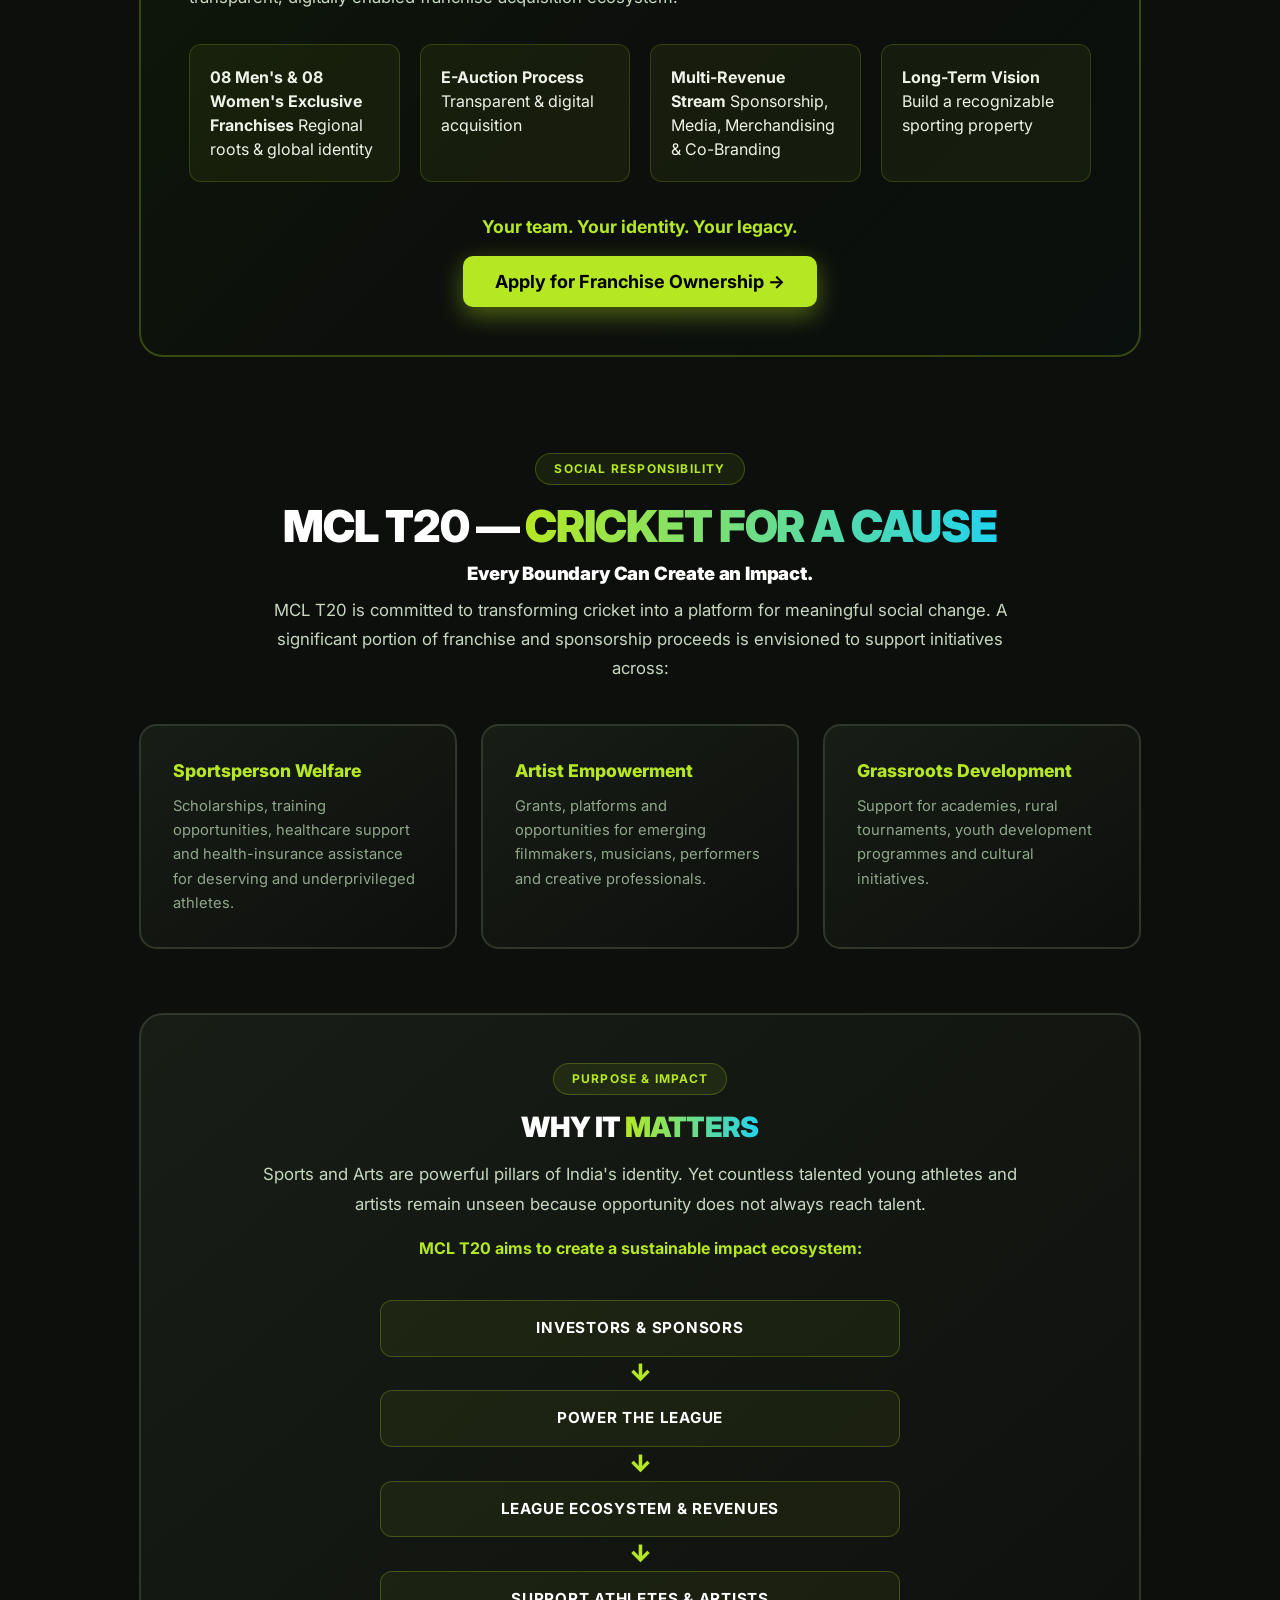
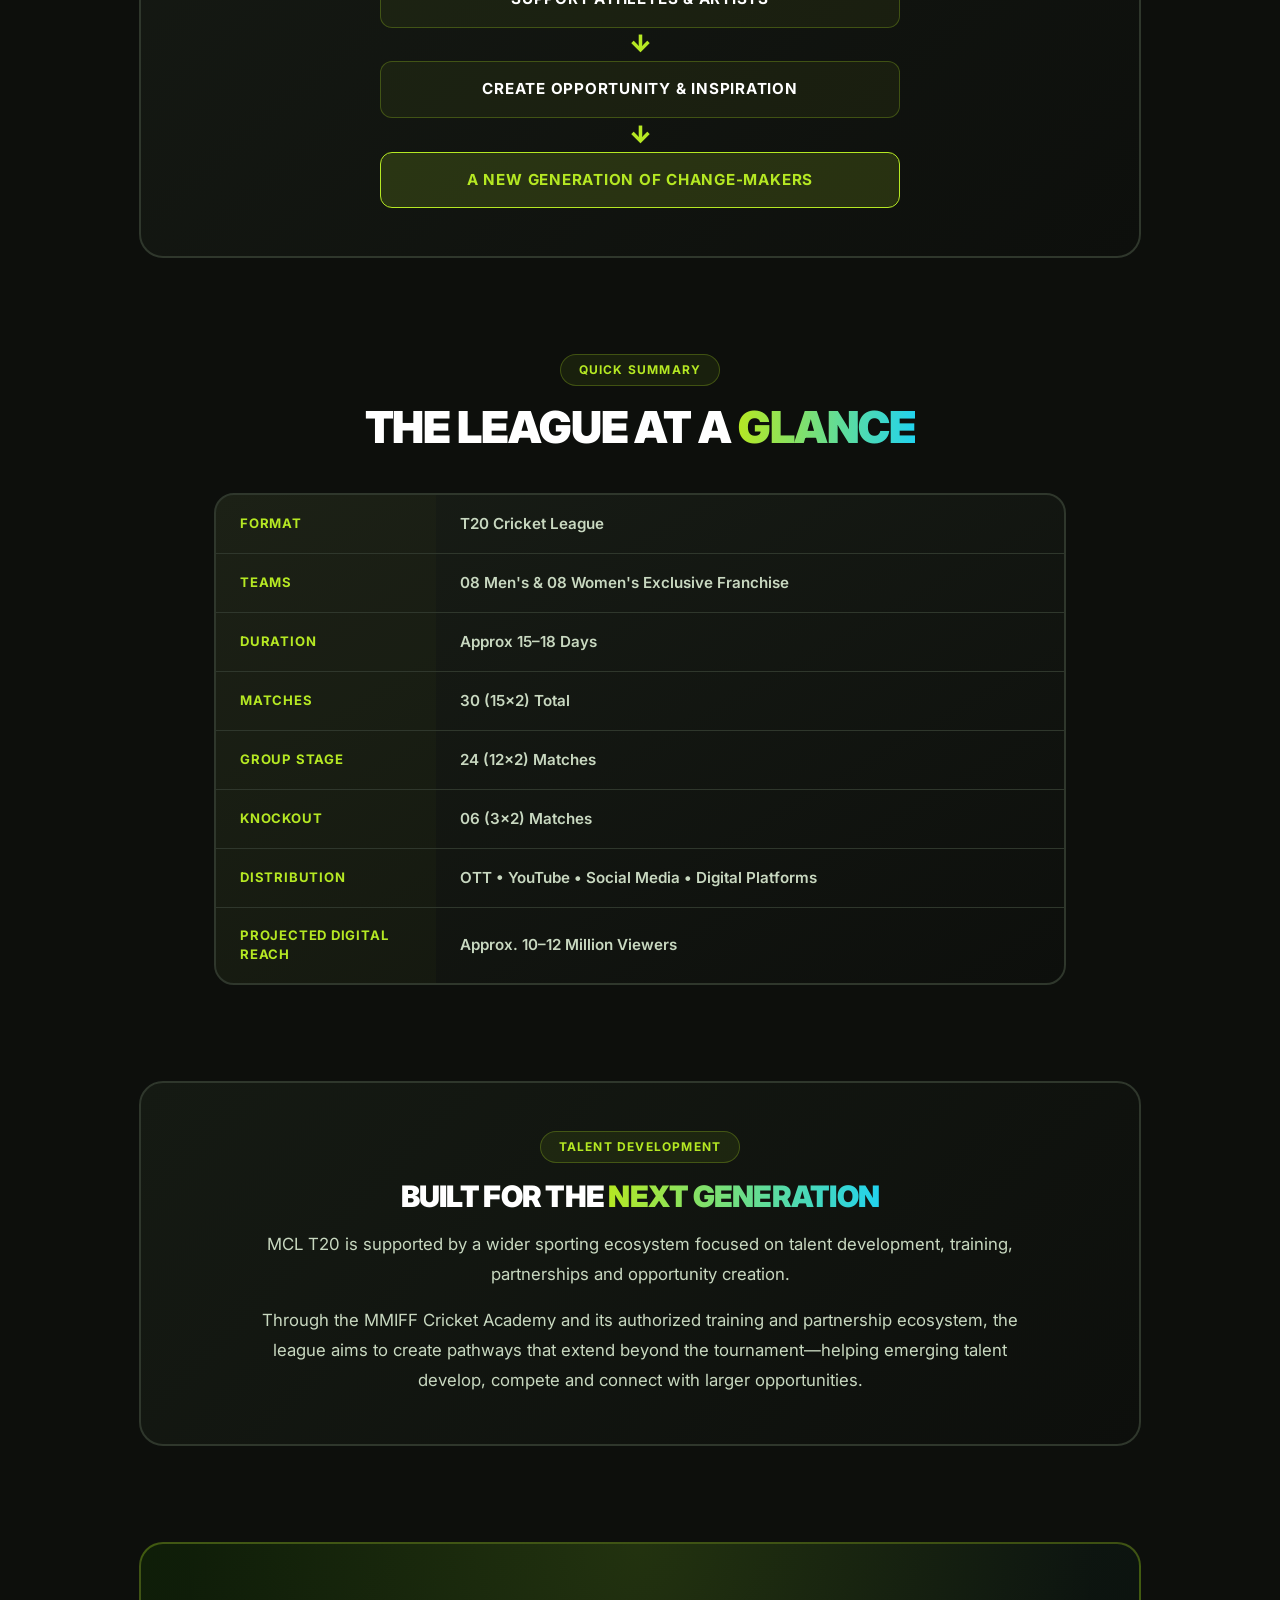
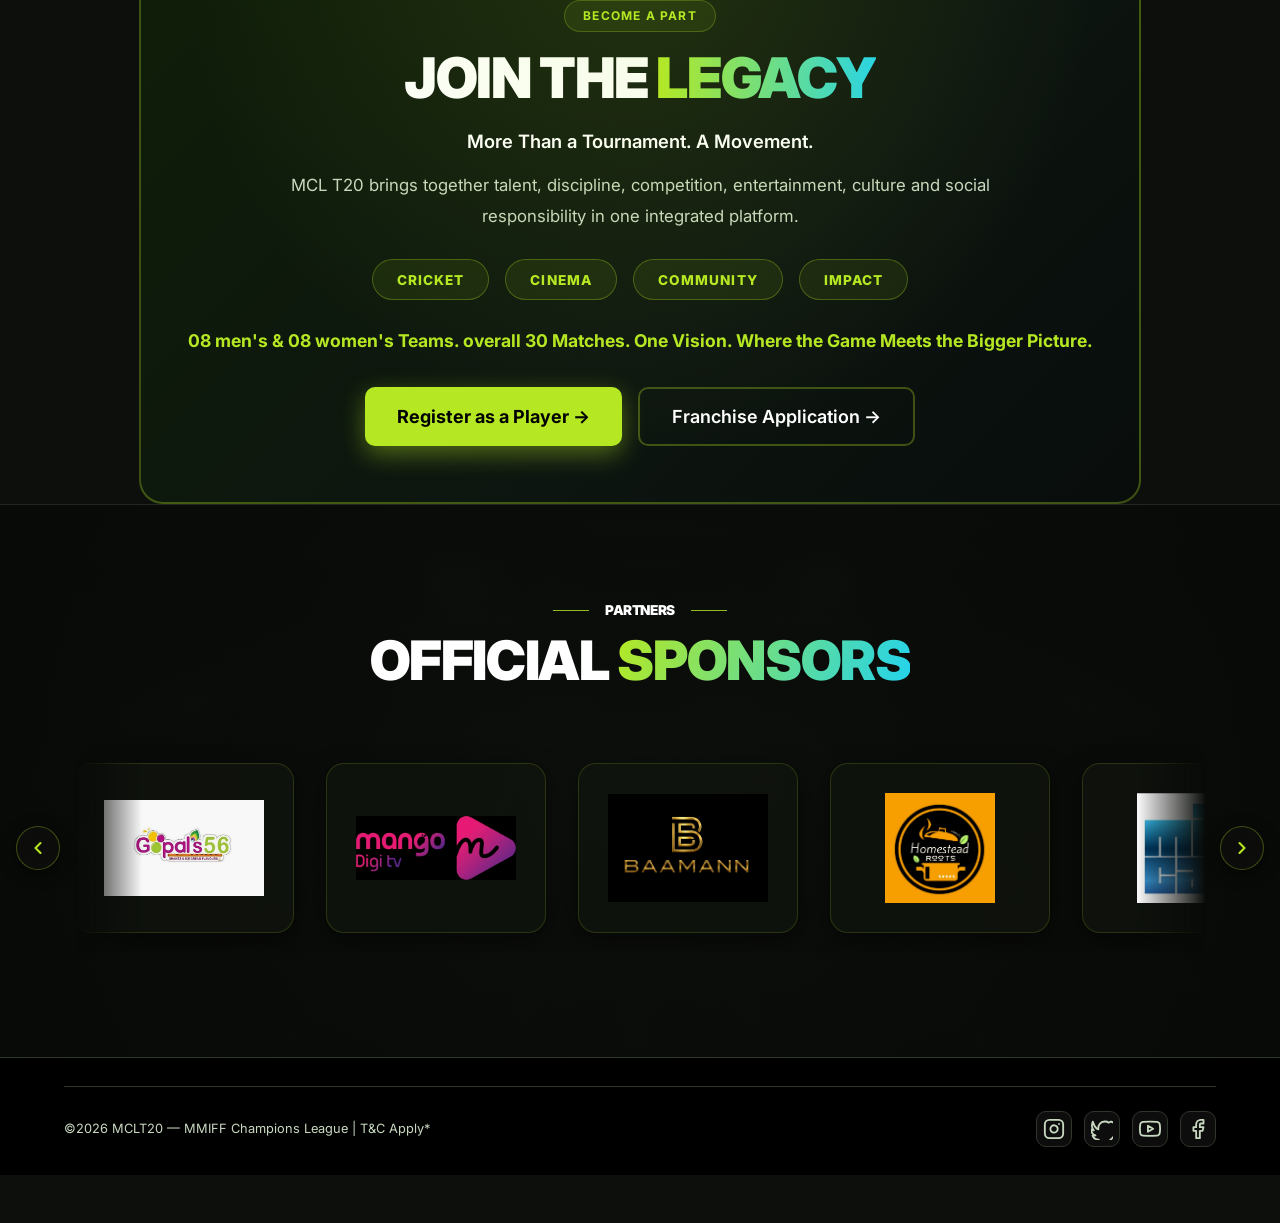
==== commit ce253463: "chnage" ====
--- a/about.html
+++ b/about.html
@@ -77,63 +77,77 @@
     .au-card-text { color: #8fa88a; font-size: 0.92rem; line-height: 1.65; }
 
     /* Why List */
-    .au-why-grid { display: grid; grid-template-columns: repeat(auto-fit, minmax(280px, 1fr)); gap: 1.25rem; }
+    .au-why-grid { display: grid; grid-template-columns: repeat(auto-fit, minmax(280px, 1fr)); gap: 1.75rem 2rem; }
     .au-why-item {
-      display: flex; align-items: flex-start; gap: 1rem;
-      background: rgba(181,232,35,0.04); border: 1px solid rgba(181,232,35,0.15);
-      border-radius: 0.875rem; padding: 1.35rem; transition: all 0.3s;
-    }
-    .au-why-item:hover { border-color: rgba(181,232,35,0.35); background: rgba(181,232,35,0.08); }
-    .au-why-bullet { width: 10px; height: 10px; border-radius: 50%; background: var(--brand,#b5e823); flex-shrink: 0; margin-top: 0.4rem; }
-    .au-why-text { color: #c8d8c0; font-size: 0.95rem; line-height: 1.6; }
-
-    /* Format Highlight Box */
+      display: flex; align-items: flex-start; gap: 0.85rem;
+    }
+    .au-why-bullet-slant {
+      width: 6px; height: 18px; background: var(--brand,#b5e823);
+      border-radius: 2px; transform: skewX(-18deg); flex-shrink: 0; margin-top: 3px;
+    }
+    .au-why-text { color: #c8d8c0; font-size: 0.95rem; line-height: 1.55; }
+
+    /* Format Highlight Box matching reference image */
     .au-format-highlight-box {
-      background: linear-gradient(135deg, rgba(181,232,35,0.06) 0%, rgba(13,15,12,0.95) 50%, rgba(34,211,238,0.04) 100%);
-      border: 1px solid rgba(181,232,35,0.3);
-      border-radius: 1.25rem;
-      padding: 2.25rem 2rem;
-      margin-bottom: 2.25rem;
-      box-shadow: 0 12px 35px rgba(0,0,0,0.5), 0 0 25px rgba(181,232,35,0.04);
-      position: relative;
-      overflow: hidden;
-      transition: border-color 0.3s ease;
-    }
-    .au-format-highlight-box:hover {
-      border-color: rgba(181,232,35,0.45);
-    }
-    .au-format-freehit-bar {
-      background: rgba(181,232,35,0.07);
-      border: 1px solid rgba(181,232,35,0.3);
-      border-radius: 1rem;
-      padding: 1.25rem 1.75rem;
-      max-width: 820px;
-      margin: 0 auto;
+      background: #0d120c;
+      border: 2px solid var(--brand, #b5e823);
+      border-radius: 1.35rem;
+      padding: 2.25rem 2.5rem;
+      margin: 0 auto 3rem;
+      box-shadow: 0 10px 30px rgba(0,0,0,0.6), 0 0 25px rgba(181,232,35,0.12);
       display: flex;
       align-items: center;
-      gap: 1.25rem;
+      gap: 2.25rem;
       text-align: left;
-      transition: all 0.3s ease;
-    }
-    .au-format-freehit-bar:hover {
-      background: rgba(181,232,35,0.1);
-      border-color: rgba(181,232,35,0.45);
-    }
-    .au-format-freehit-icon {
-      width: 48px;
-      height: 48px;
-      border-radius: 12px;
-      background: rgba(181,232,35,0.14);
-      border: 1px solid rgba(181,232,35,0.35);
-      display: flex;
-      align-items: center;
-      justify-content: center;
+      position: relative;
+    }
+    .au-format-highlight-box .mcl-ball-icon {
+      width: 95px;
+      height: 90px;
       flex-shrink: 0;
-      color: var(--brand,#b5e823);
-    }
-    @media (max-width: 640px) {
-      .au-format-highlight-box { padding: 1.75rem 1.25rem; }
-      .au-format-freehit-bar { flex-direction: column; align-items: flex-start; gap: 0.85rem; padding: 1.15rem; }
+    }
+    .au-format-content {
+      flex: 1;
+    }
+    .au-format-title {
+      font-size: clamp(1.35rem, 2.5vw, 1.85rem);
+      font-weight: 900;
+      letter-spacing: 0.01em;
+      margin-bottom: 0.65rem;
+      text-transform: uppercase;
+      background: linear-gradient(90deg, #b5e823 0%, #22d3ee 100%);
+      -webkit-background-clip: text;
+      -webkit-text-fill-color: transparent;
+      background-clip: text;
+      line-height: 1.25;
+    }
+    .au-format-desc {
+      color: #ffffff;
+      font-size: 1rem;
+      line-height: 1.6;
+      margin: 0 0 0.5rem 0;
+    }
+    .au-format-rule {
+      color: #c8d8c0;
+      font-size: 0.95rem;
+      line-height: 1.6;
+      margin: 0;
+    }
+    .au-format-highlight-text {
+      color: var(--brand, #b5e823);
+      font-weight: 700;
+    }
+    @media (max-width: 768px) {
+      .au-format-highlight-box {
+        flex-direction: column;
+        align-items: flex-start;
+        gap: 1.25rem;
+        padding: 1.75rem 1.5rem;
+      }
+      .au-format-highlight-box .mcl-ball-icon {
+        width: 75px;
+        height: 70px;
+      }
     }
 
     /* Owner Banner */
@@ -347,66 +361,84 @@
 
 <!-- ===== WHY MCL T20 IS DIFFERENT ===== -->
 <section style="padding:3rem 0;">
-  <div class="container" style="max-width:1050px;">
+  <div class="container" style="max-width:1100px;">
     <div class="reveal" style="text-align:center;margin-bottom:2.5rem;">
-      <div class="au-section-label">OUR VISION</div>
-      <h2 class="au-section-title">WHY MCL T20 IS <span class="text-gradient">DIFFERENT</span></h2>
-      <p class="au-section-sub" style="margin-top:0.5rem;">Not just another T20 league. A new sporting and entertainment movement built around a larger vision:</p>
-    </div>
-
-    <!-- Highlighted Information Box: 100 Balls Match Format & 5th Ball Free Hit -->
+      <h2 class="au-section-title" style="font-size:clamp(2rem, 4vw, 2.75rem); margin-bottom:0.6rem;">
+        WHY MCLT20 IS <span class="text-gradient">DIFFERENT</span>
+      </h2>
+      <p class="au-section-sub" style="margin:0 auto; max-width:800px; color:#c8d8c0; font-size:1.05rem; line-height:1.6;">
+        Not just another T20 league. A new era of cricketing and entertainment excellence built around a bolder vision.
+      </p>
+    </div>
+
+    <!-- Highlighted Information Box: 100 Balls Format & 5th Ball Free Hit -->
     <div class="au-format-highlight-box reveal">
-      <div style="display:flex; align-items:center; justify-content:center; gap:10px; margin-bottom:0.75rem;">
-        <span style="width:28px; height:1px; background:var(--brand,#b5e823); opacity:0.8;"></span>
-        <span style="color:var(--brand,#b5e823); font-size:0.75rem; font-weight:800; letter-spacing:0.18em; text-transform:uppercase;">INNOVATIVE MATCH FORMAT</span>
-        <span style="width:28px; height:1px; background:var(--brand,#b5e823); opacity:0.8;"></span>
-      </div>
-
-      <h3 style="text-align:center; font-size:clamp(1.35rem, 3vw, 1.85rem); font-weight:900; color:#fff; letter-spacing:-0.02em; margin-bottom:0.75rem;">
-        100 BALLS. 20 OVERS. <span class="text-gradient">5 BALLS PER OVER.</span>
-      </h3>
-
-      <p style="text-align:center; color:#c8d8c0; font-size:0.98rem; max-width:760px; margin:0 auto 1.5rem; line-height:1.65;">
-        MCLT20 is a 100-ball, 20-over format, with exactly <strong style="color:#fff;">5 legal balls in every over</strong>.
-      </p>
-
-      <div class="au-format-freehit-bar">
-        <div class="au-format-freehit-icon">
-          <svg width="24" height="24" viewBox="0 0 24 24" fill="none" stroke="currentColor" stroke-width="2.2" stroke-linecap="round" stroke-linejoin="round">
-            <polygon points="13 2 3 14 12 14 11 22 21 10 12 10 13 2"></polygon>
-          </svg>
-        </div>
-        <div>
-          <div style="font-size:1.05rem; font-weight:900; color:#ffffff; letter-spacing:0.04em; text-transform:uppercase;">
-            THE 5TH BALL IS A <span style="color:var(--brand,#b5e823);">FREE HIT</span>
-          </div>
-          <div style="color:#c8d8c0; font-size:0.92rem; line-height:1.55; margin-top:0.25rem;">
-            The fifth ball of every over is a normal legal delivery, but it is designated as a <strong style="color:#fff;">FREE HIT</strong>.
-          </div>
-        </div>
-      </div>
-    </div>
-
+      <svg width="95" height="90" viewBox="0 0 100 90" fill="none" xmlns="http://www.w3.org/2000/svg" class="mcl-ball-icon">
+        <!-- Speed lines (trailing to bottom-left) -->
+        <line x1="26" y1="48" x2="8" y2="68" stroke="#b5e823" stroke-width="3" stroke-linecap="round"/>
+        <line x1="36" y1="58" x2="14" y2="82" stroke="#b5e823" stroke-width="3" stroke-linecap="round"/>
+        <line x1="46" y1="68" x2="26" y2="90" stroke="#b5e823" stroke-width="3" stroke-linecap="round"/>
+        <line x1="38" y1="42" x2="16" y2="66" stroke="#b5e823" stroke-width="3" stroke-linecap="round"/>
+        <line x1="50" y1="54" x2="30" y2="76" stroke="#b5e823" stroke-width="3" stroke-linecap="round"/>
+        <line x1="62" y1="64" x2="44" y2="84" stroke="#b5e823" stroke-width="3" stroke-linecap="round"/>
+        
+        <!-- Cricket Ball Circle -->
+        <circle cx="68" cy="36" r="26" stroke="#b5e823" stroke-width="3" fill="none"/>
+        
+        <!-- Cricket Seam Outer Curves -->
+        <path d="M46 22 C 58 34, 76 44, 88 56" stroke="#b5e823" stroke-width="2.2" fill="none"/>
+        <path d="M52 17 C 64 29, 82 39, 94 51" stroke="#b5e823" stroke-width="2.2" fill="none"/>
+        
+        <!-- Cricket Seam Cross Stitches -->
+        <line x1="47" y1="21" x2="52" y2="17" stroke="#b5e823" stroke-width="1.8"/>
+        <line x1="53" y1="26" x2="58" y2="22" stroke="#b5e823" stroke-width="1.8"/>
+        <line x1="59" y1="31" x2="64" y2="27" stroke="#b5e823" stroke-width="1.8"/>
+        <line x1="65" y1="36" x2="70" y2="32" stroke="#b5e823" stroke-width="1.8"/>
+        <line x1="71" y1="41" x2="76" y2="37" stroke="#b5e823" stroke-width="1.8"/>
+        <line x1="77" y1="46" x2="82" y2="42" stroke="#b5e823" stroke-width="1.8"/>
+        <line x1="83" y1="51" x2="88" y2="47" stroke="#b5e823" stroke-width="1.8"/>
+        <line x1="88" y1="56" x2="93" y2="52" stroke="#b5e823" stroke-width="1.8"/>
+      </svg>
+
+      <div class="au-format-content">
+        <h3 class="au-format-title">
+          100 BALLS. 20 OVERS. 5 BALLS PER OVER.
+        </h3>
+        <p class="au-format-desc">
+          MCLT20 is a <span class="au-format-highlight-text">100-ball, 20-over format</span>, with exactly <span class="au-format-highlight-text">5 legal balls in every over</span>.
+        </p>
+        <p class="au-format-rule">
+          <strong style="color:#ffffff; text-transform:uppercase; letter-spacing:0.03em;">THE 5TH BALL IS A <span class="au-format-highlight-text">FREE HIT</span>.</strong>
+          The fifth ball of every over is a normal legal delivery, but it is designated as a <span class="au-format-highlight-text">FREE HIT</span>.
+        </p>
+      </div>
+    </div>
+
+    <!-- 4 Vision Bullet Items matching reference image layout -->
     <div class="au-why-grid reveal">
       <div class="au-why-item">
-        <div class="au-why-bullet"></div>
-        <div class="au-why-text">Building enduring franchises with regional roots and global ambition</div>
+        <span class="au-why-bullet-slant"></span>
+        <div class="au-why-text">
+          Building cricketing excellence with regional roots and global ambition
+        </div>
       </div>
       <div class="au-why-item">
-        <div class="au-why-bullet"></div>
-        <div class="au-why-text">Creating multiple revenue opportunities across sponsorship, media, merchandising and co-branding</div>
+        <span class="au-why-bullet-slant"></span>
+        <div class="au-why-text">
+          Creating modern cricket experience with entertainment that engages fans beyond the boundary
+        </div>
       </div>
       <div class="au-why-item">
-        <div class="au-why-bullet"></div>
-        <div class="au-why-text">Connecting fans, families and communities through sport and entertainment</div>
+        <span class="au-why-bullet-slant"></span>
+        <div class="au-why-text">
+          Empowering future legends and communities through sports and entertainment
+        </div>
       </div>
       <div class="au-why-item">
-        <div class="au-why-bullet"></div>
-        <div class="au-why-text">Creating experiences beyond the boundary through celebrity, culture and digital engagement</div>
-      </div>
-      <div class="au-why-item" style="grid-column: 1 / -1;">
-        <div class="au-why-bullet"></div>
-        <div class="au-why-text"><strong style="color:#fff;">Turning league participation into long-term legacy</strong></div>
+        <span class="au-why-bullet-slant"></span>
+        <div class="au-why-text">
+          Creating a professional ecosystem focused on trust, talent, success and digital engagement
+        </div>
       </div>
     </div>
   </div>
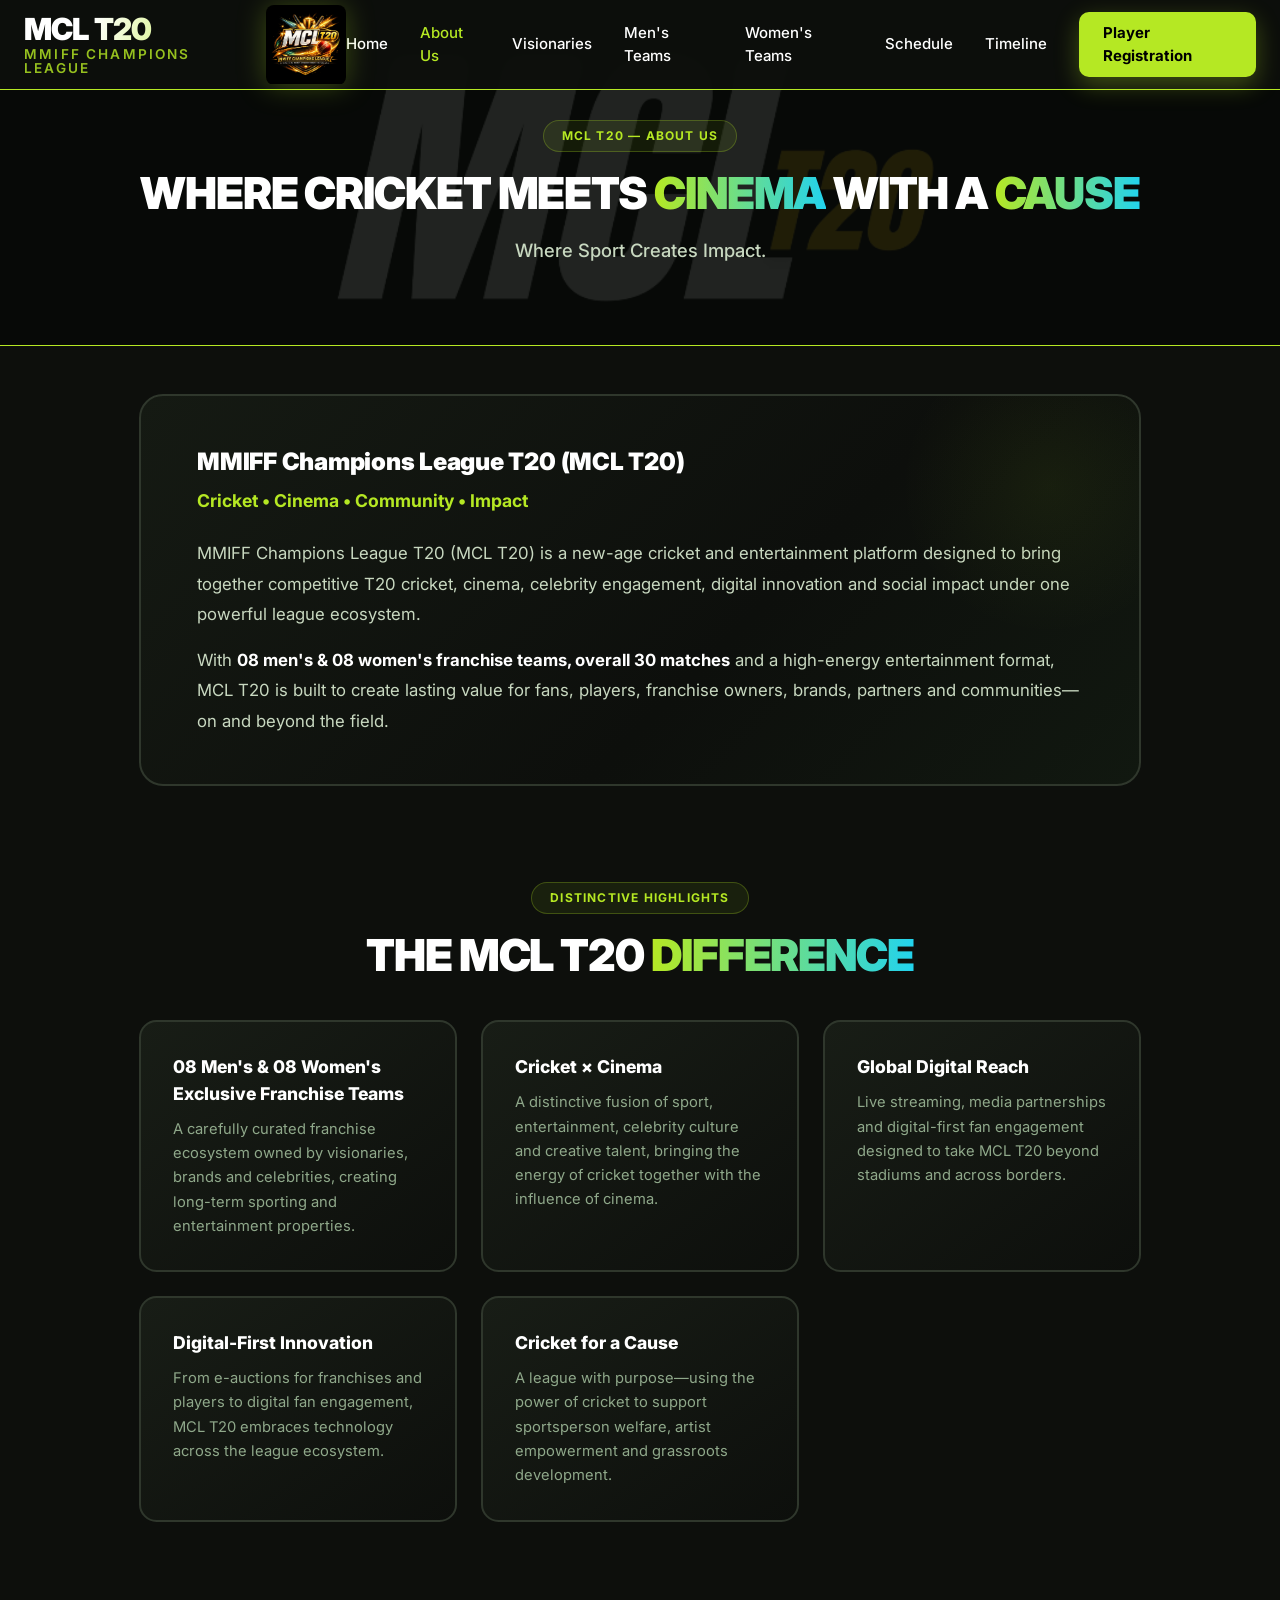
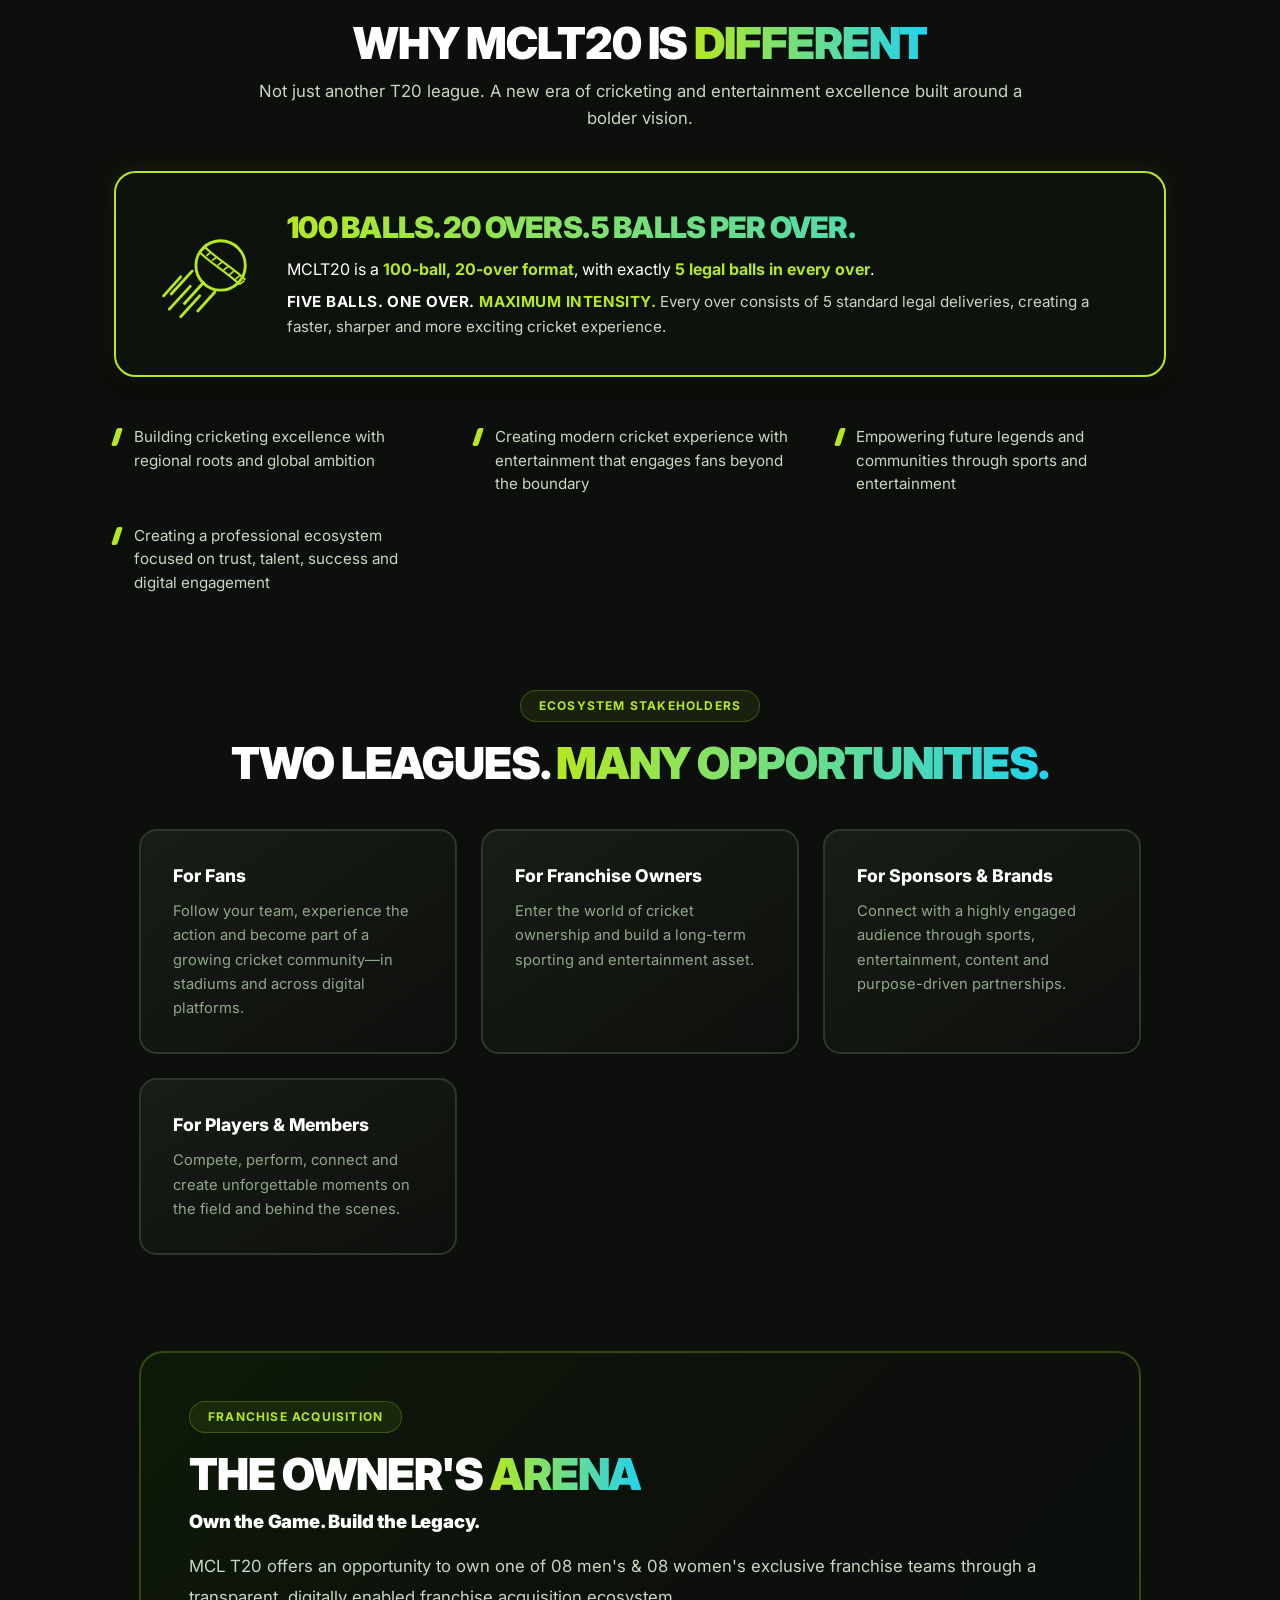
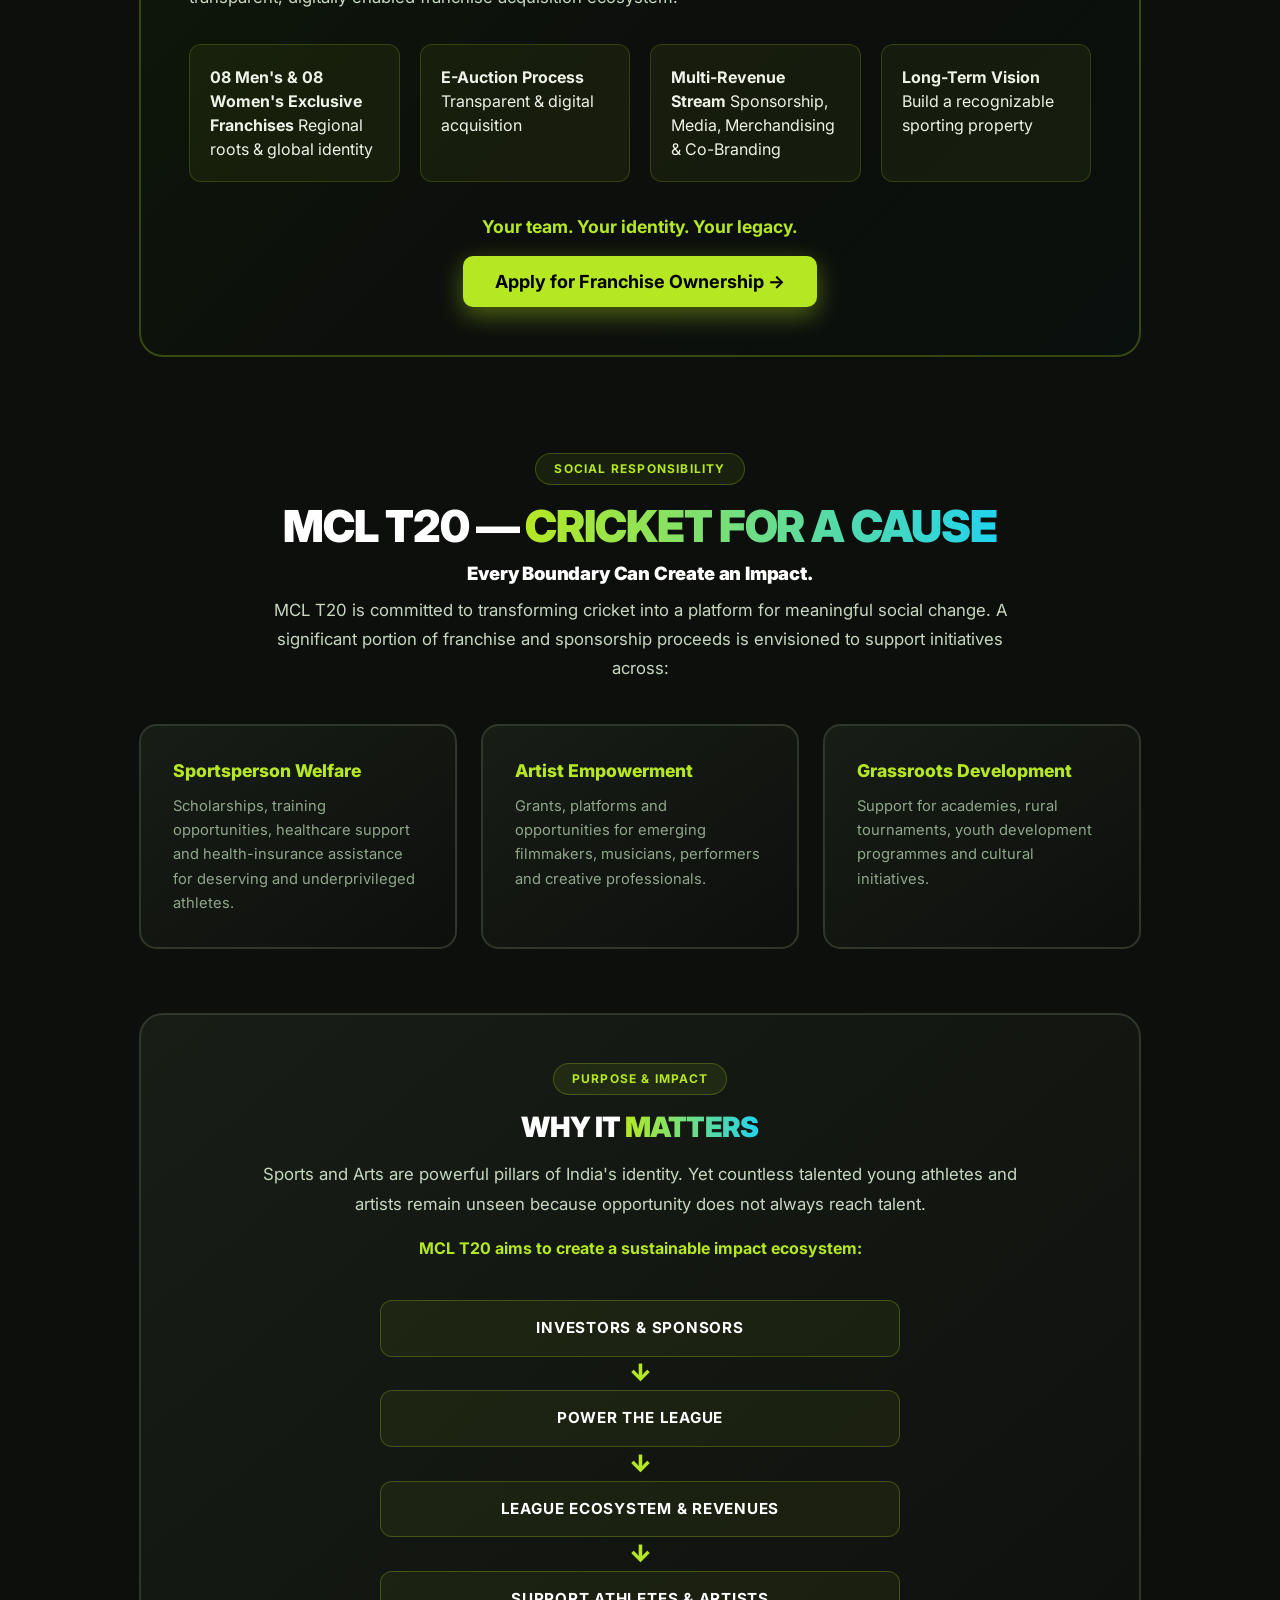
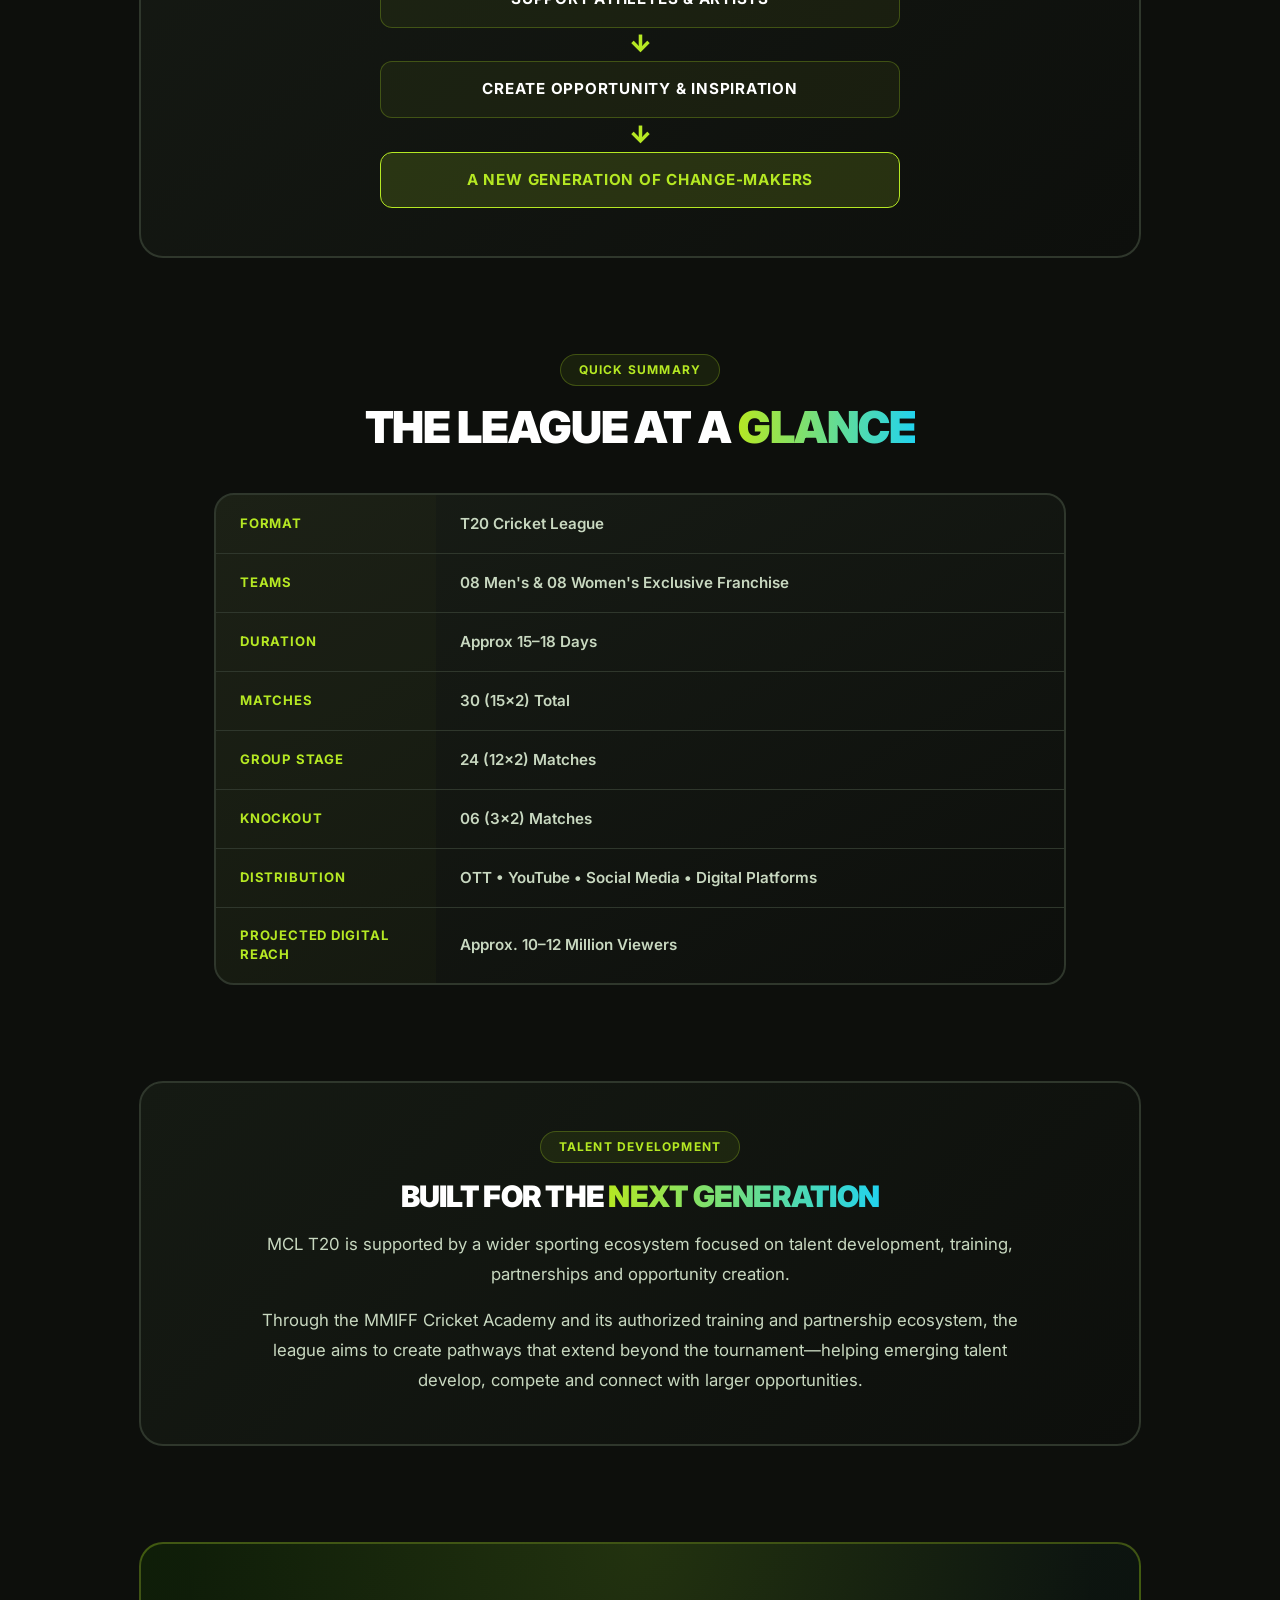
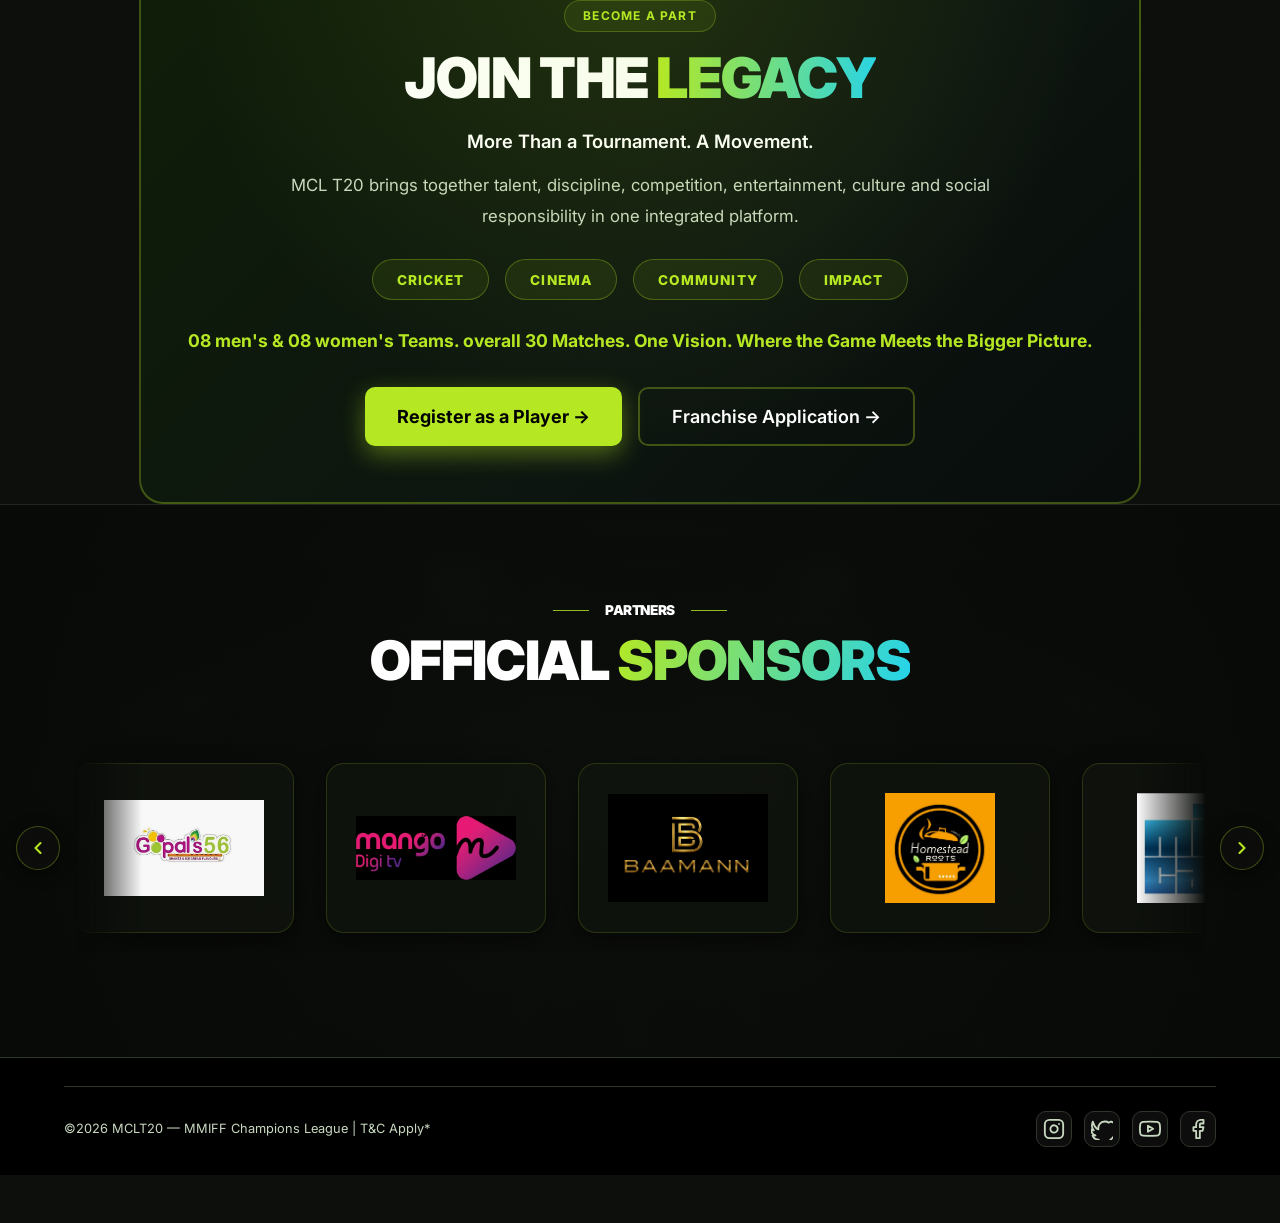
==== commit cc9571cd: "chnage" ====
--- a/about.html
+++ b/about.html
@@ -408,8 +408,8 @@
           MCLT20 is a <span class="au-format-highlight-text">100-ball, 20-over format</span>, with exactly <span class="au-format-highlight-text">5 legal balls in every over</span>.
         </p>
         <p class="au-format-rule">
-          <strong style="color:#ffffff; text-transform:uppercase; letter-spacing:0.03em;">THE 5TH BALL IS A <span class="au-format-highlight-text">FREE HIT</span>.</strong>
-          The fifth ball of every over is a normal legal delivery, but it is designated as a <span class="au-format-highlight-text">FREE HIT</span>.
+          <strong style="color:#ffffff; text-transform:uppercase; letter-spacing:0.03em;">FIVE BALLS. ONE OVER. <span class="au-format-highlight-text">MAXIMUM INTENSITY.</span></strong>
+          Every over consists of 5 standard legal deliveries, creating a faster, sharper and more exciting cricket experience.
         </p>
       </div>
     </div>
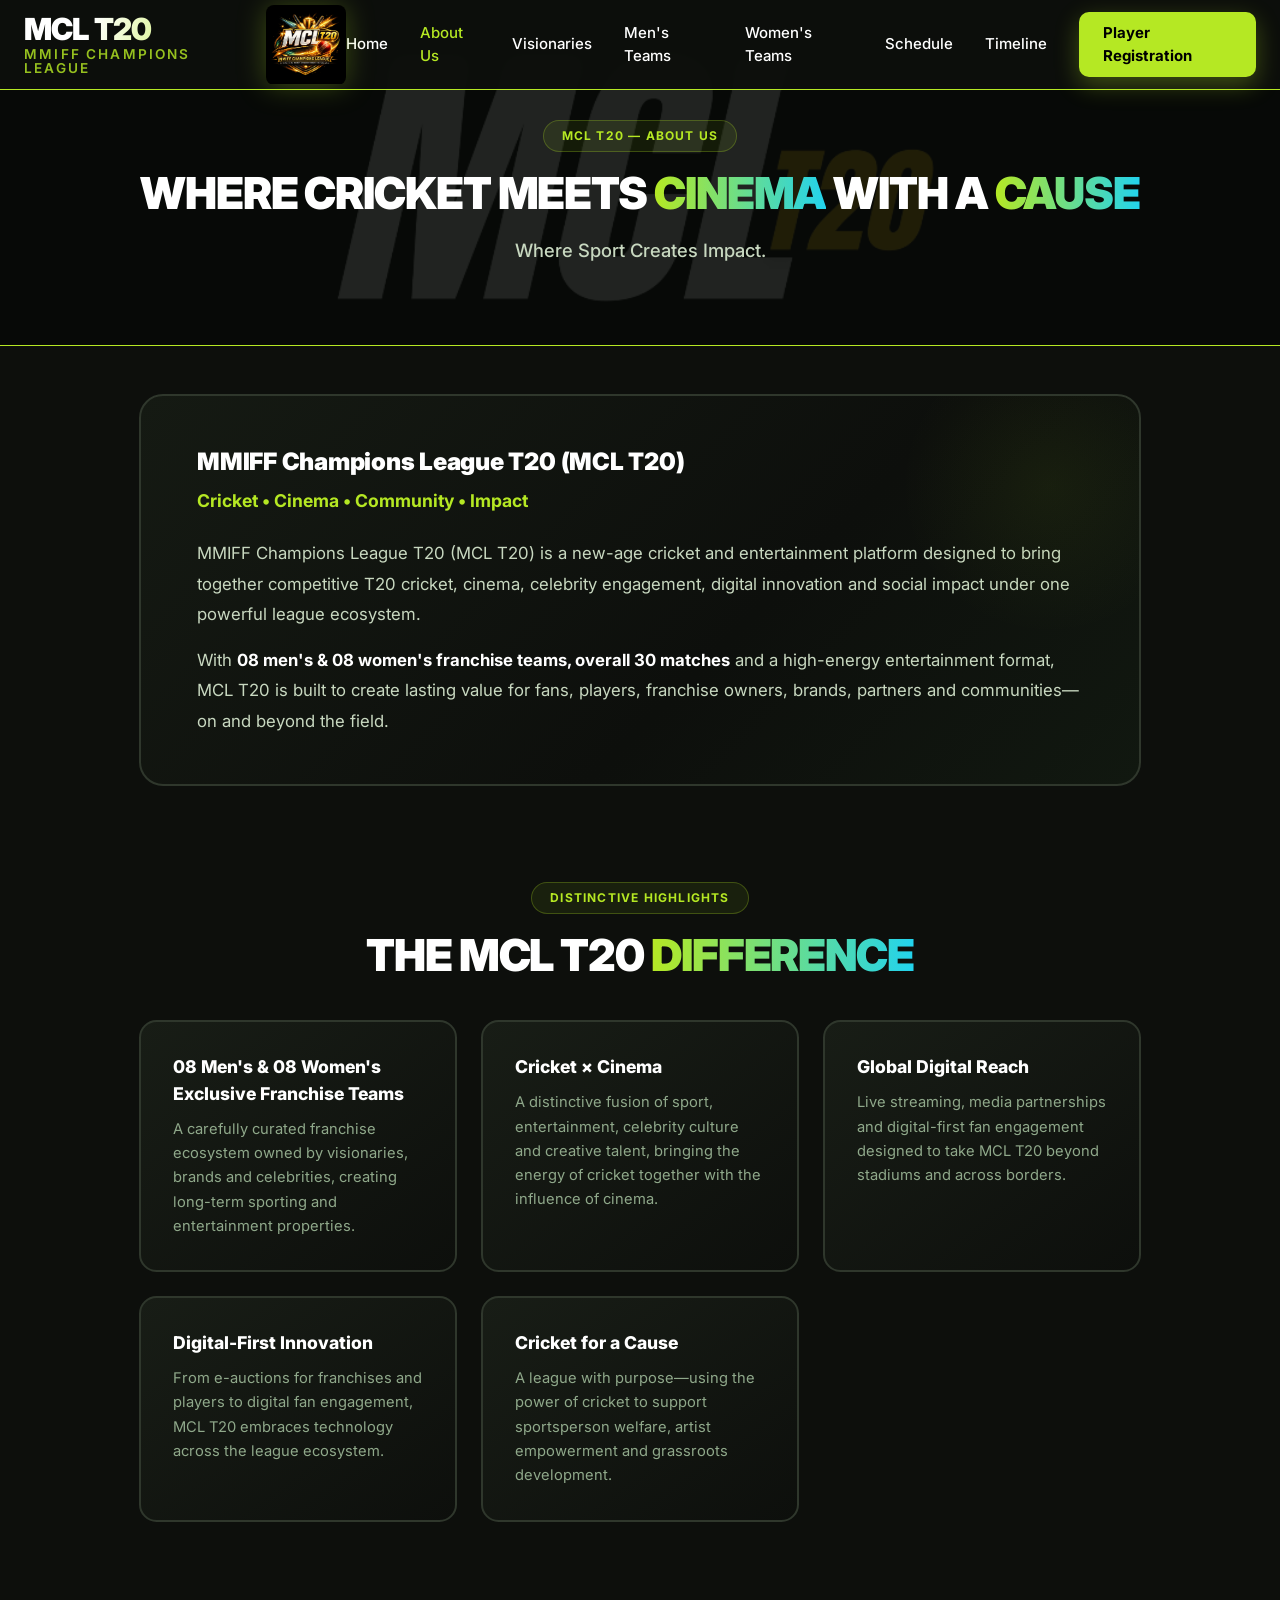
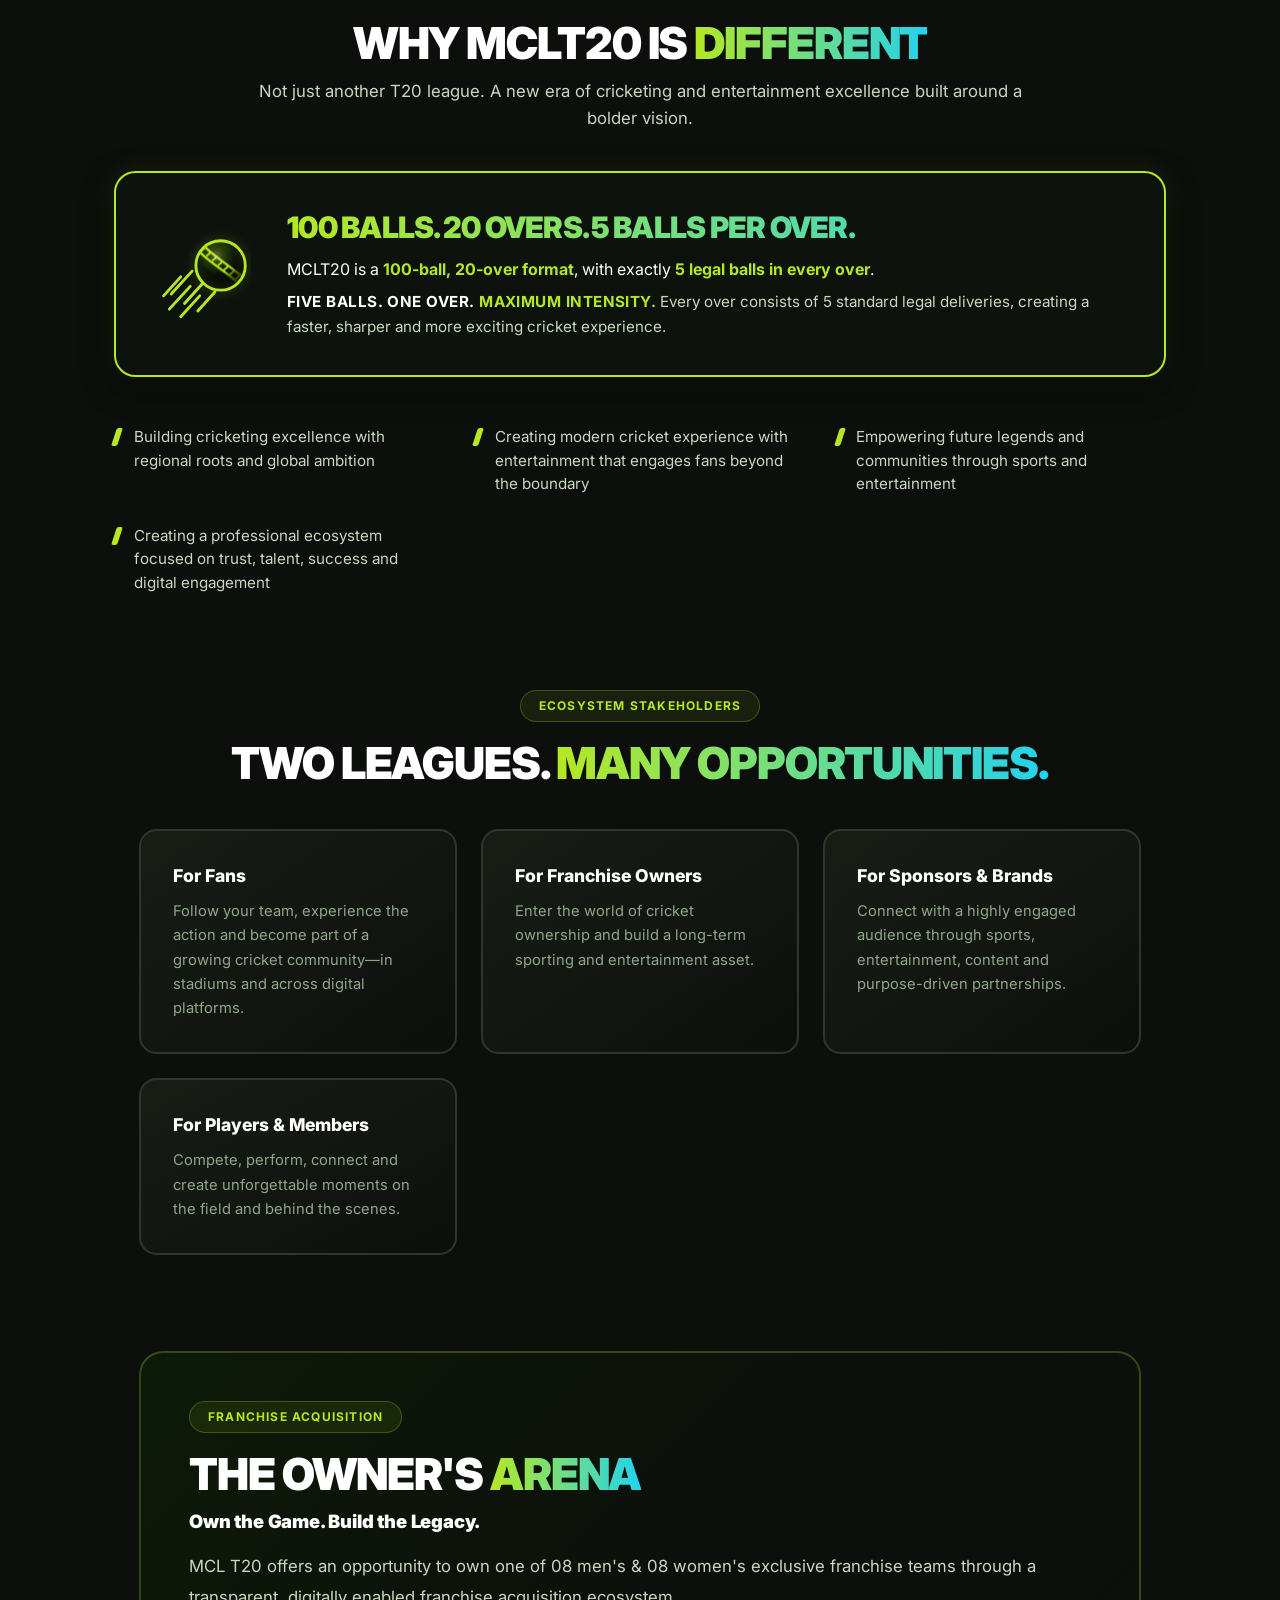
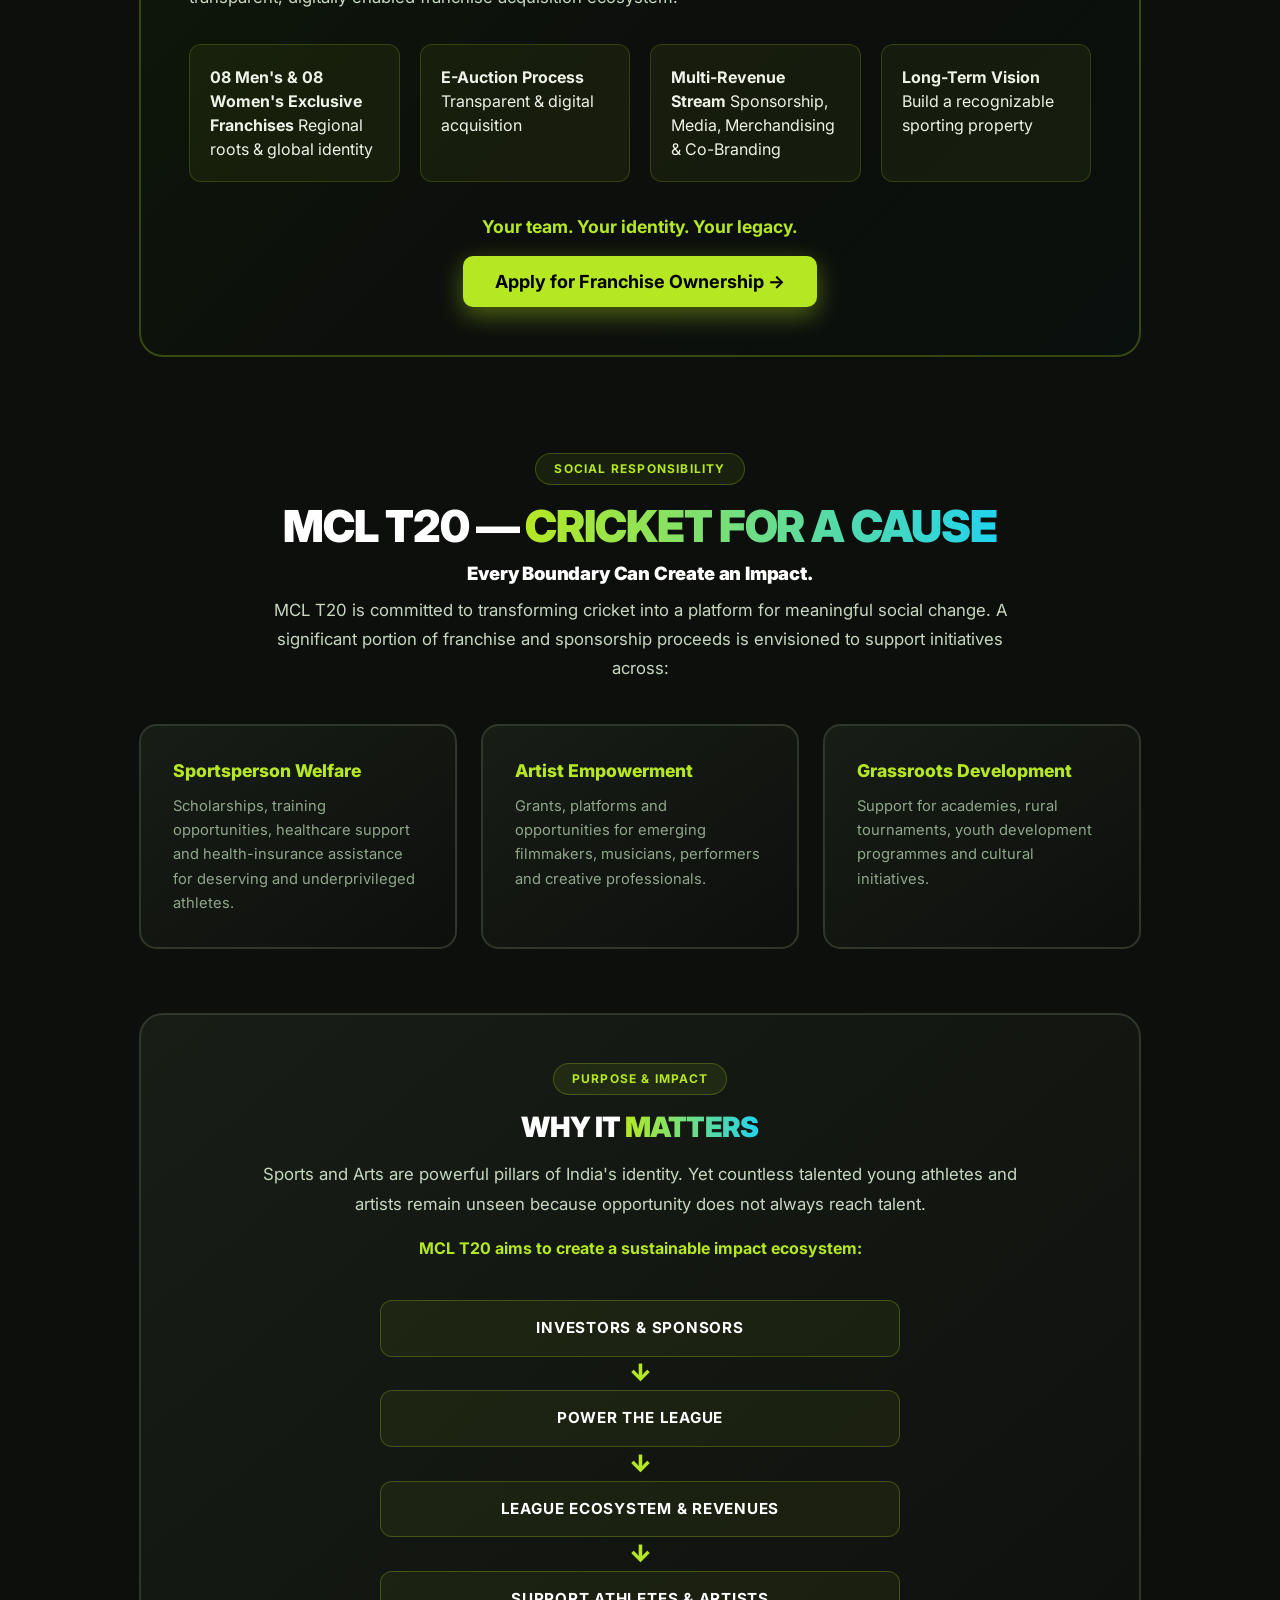
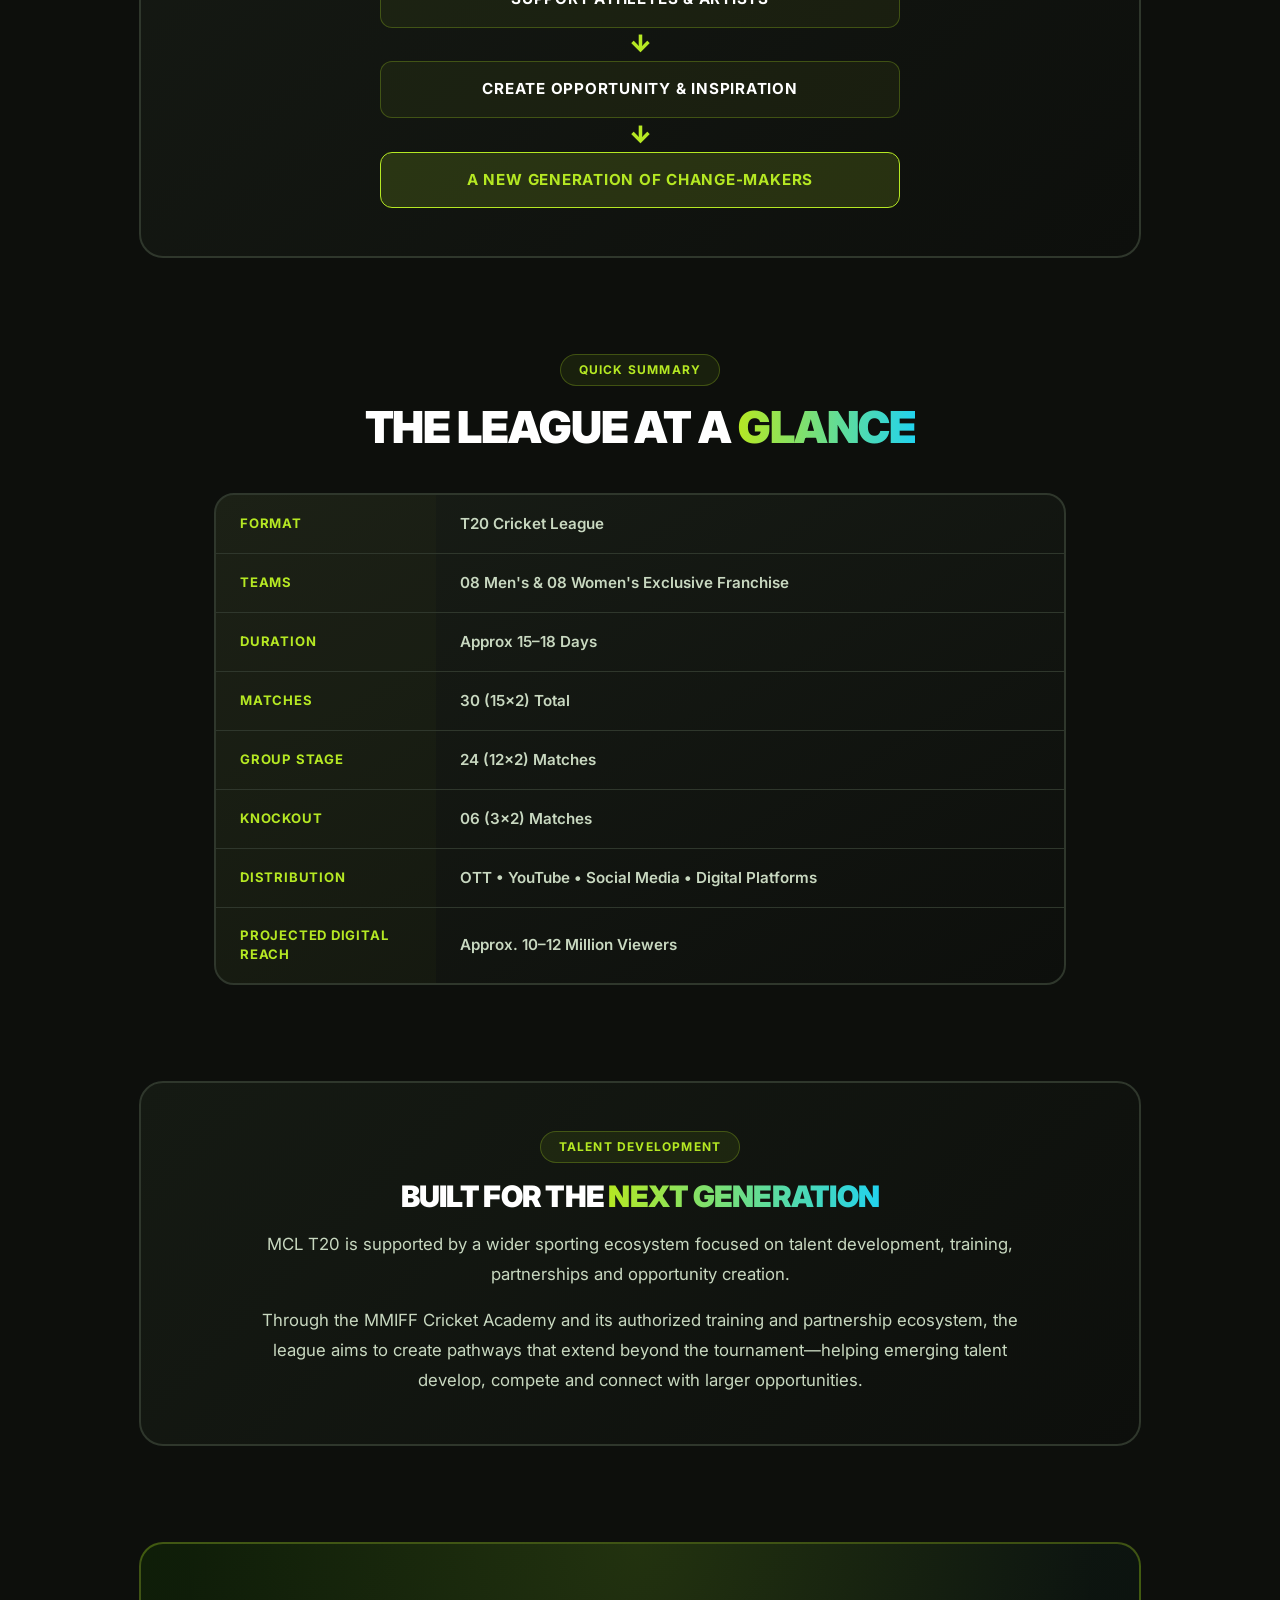
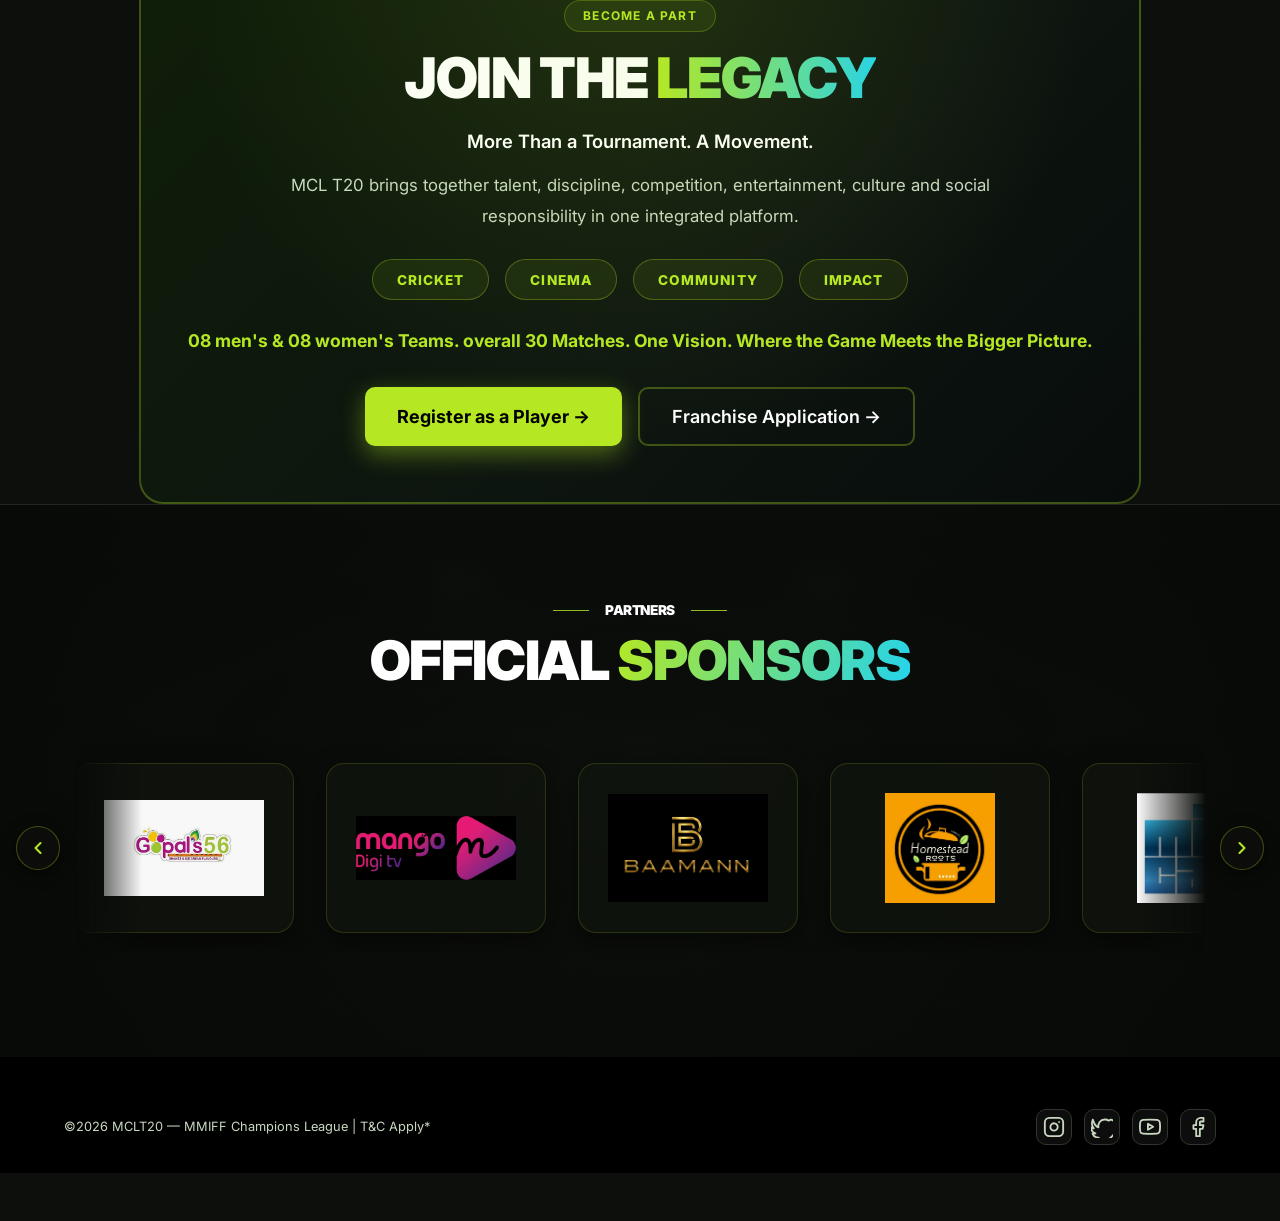
==== commit 444167c6: "chnage" ====
--- a/about.html
+++ b/about.html
@@ -137,6 +137,55 @@
       color: var(--brand, #b5e823);
       font-weight: 700;
     }
+
+    /* 3D Ball Continuous 360° Rotation & Lighting Effect */
+    .mcl-ball-rotator {
+      transform-origin: 68px 36px;
+      animation: mclBallSpin360 4s linear infinite;
+      will-change: transform;
+    }
+
+    @keyframes mclBallSpin360 {
+      0% {
+        transform: rotate(0deg);
+      }
+      100% {
+        transform: rotate(360deg);
+      }
+    }
+
+    .mcl-ball-light-layer {
+      animation: mclBallGlowPulse 4s ease-in-out infinite;
+    }
+
+    @keyframes mclBallGlowPulse {
+      0%, 100% {
+        opacity: 0.85;
+      }
+      50% {
+        opacity: 1;
+      }
+    }
+
+    .mcl-ball-specular-layer {
+      transform-origin: 68px 36px;
+      animation: mclSpecularShift 4s ease-in-out infinite;
+    }
+
+    @keyframes mclSpecularShift {
+      0%, 100% {
+        opacity: 0.4;
+        transform: scale(1);
+      }
+      50% {
+        opacity: 0.75;
+        transform: scale(1.04);
+      }
+    }
+
+    .mcl-ball-rim {
+      filter: drop-shadow(0 0 6px rgba(181, 232, 35, 0.4));
+    }
     @media (max-width: 768px) {
       .au-format-highlight-box {
         flex-direction: column;
@@ -374,30 +423,69 @@
     <!-- Highlighted Information Box: 100 Balls Format & 5th Ball Free Hit -->
     <div class="au-format-highlight-box reveal">
       <svg width="95" height="90" viewBox="0 0 100 90" fill="none" xmlns="http://www.w3.org/2000/svg" class="mcl-ball-icon">
-        <!-- Speed lines (trailing to bottom-left) -->
-        <line x1="26" y1="48" x2="8" y2="68" stroke="#b5e823" stroke-width="3" stroke-linecap="round"/>
-        <line x1="36" y1="58" x2="14" y2="82" stroke="#b5e823" stroke-width="3" stroke-linecap="round"/>
-        <line x1="46" y1="68" x2="26" y2="90" stroke="#b5e823" stroke-width="3" stroke-linecap="round"/>
-        <line x1="38" y1="42" x2="16" y2="66" stroke="#b5e823" stroke-width="3" stroke-linecap="round"/>
-        <line x1="50" y1="54" x2="30" y2="76" stroke="#b5e823" stroke-width="3" stroke-linecap="round"/>
-        <line x1="62" y1="64" x2="44" y2="84" stroke="#b5e823" stroke-width="3" stroke-linecap="round"/>
-        
-        <!-- Cricket Ball Circle -->
-        <circle cx="68" cy="36" r="26" stroke="#b5e823" stroke-width="3" fill="none"/>
-        
-        <!-- Cricket Seam Outer Curves -->
-        <path d="M46 22 C 58 34, 76 44, 88 56" stroke="#b5e823" stroke-width="2.2" fill="none"/>
-        <path d="M52 17 C 64 29, 82 39, 94 51" stroke="#b5e823" stroke-width="2.2" fill="none"/>
-        
-        <!-- Cricket Seam Cross Stitches -->
-        <line x1="47" y1="21" x2="52" y2="17" stroke="#b5e823" stroke-width="1.8"/>
-        <line x1="53" y1="26" x2="58" y2="22" stroke="#b5e823" stroke-width="1.8"/>
-        <line x1="59" y1="31" x2="64" y2="27" stroke="#b5e823" stroke-width="1.8"/>
-        <line x1="65" y1="36" x2="70" y2="32" stroke="#b5e823" stroke-width="1.8"/>
-        <line x1="71" y1="41" x2="76" y2="37" stroke="#b5e823" stroke-width="1.8"/>
-        <line x1="77" y1="46" x2="82" y2="42" stroke="#b5e823" stroke-width="1.8"/>
-        <line x1="83" y1="51" x2="88" y2="47" stroke="#b5e823" stroke-width="1.8"/>
-        <line x1="88" y1="56" x2="93" y2="52" stroke="#b5e823" stroke-width="1.8"/>
+        <defs>
+          <!-- Clip to ball circle -->
+          <clipPath id="ball-inner-clip">
+            <circle cx="68" cy="36" r="26"/>
+          </clipPath>
+
+          <!-- 3D spherical shading: top-left highlight to bottom-right deep shadow -->
+          <radialGradient id="ball-sphere-lighting" cx="42%" cy="32%" r="68%">
+            <stop offset="0%" stop-color="#ffffff" stop-opacity="0.35"/>
+            <stop offset="35%" stop-color="#b5e823" stop-opacity="0.12"/>
+            <stop offset="70%" stop-color="#000000" stop-opacity="0.45"/>
+            <stop offset="100%" stop-color="#000000" stop-opacity="0.85"/>
+          </radialGradient>
+
+          <!-- Dynamic specular sheen for rotational 3D sweep -->
+          <linearGradient id="ball-specular-sweep" x1="0%" y1="0%" x2="100%" y2="100%">
+            <stop offset="0%" stop-color="#ffffff" stop-opacity="0.4"/>
+            <stop offset="50%" stop-color="#b5e823" stop-opacity="0.05"/>
+            <stop offset="100%" stop-color="#000000" stop-opacity="0.6"/>
+          </linearGradient>
+        </defs>
+
+        <!-- Static speed lines (trailing to bottom-left) -->
+        <g class="mcl-ball-trails">
+          <line x1="26" y1="48" x2="8" y2="68" stroke="#b5e823" stroke-width="3" stroke-linecap="round"/>
+          <line x1="36" y1="58" x2="14" y2="82" stroke="#b5e823" stroke-width="3" stroke-linecap="round"/>
+          <line x1="46" y1="68" x2="26" y2="90" stroke="#b5e823" stroke-width="3" stroke-linecap="round"/>
+          <line x1="38" y1="42" x2="16" y2="66" stroke="#b5e823" stroke-width="3" stroke-linecap="round"/>
+          <line x1="50" y1="54" x2="30" y2="76" stroke="#b5e823" stroke-width="3" stroke-linecap="round"/>
+          <line x1="62" y1="64" x2="44" y2="84" stroke="#b5e823" stroke-width="3" stroke-linecap="round"/>
+        </g>
+
+        <!-- Cricket Ball Container with 3D clipping & continuous 360° rotation -->
+        <g clip-path="url(#ball-inner-clip)">
+          <!-- Ball sphere dark base -->
+          <circle cx="68" cy="36" r="26" fill="#0b0e0a"/>
+
+          <!-- Continuously rotating seam & stitches -->
+          <g class="mcl-ball-rotator">
+            <!-- Cricket Seam Curves -->
+            <path d="M46 22 C 58 34, 76 44, 88 56" stroke="#b5e823" stroke-width="2.2" fill="none"/>
+            <path d="M52 17 C 64 29, 82 39, 94 51" stroke="#b5e823" stroke-width="2.2" fill="none"/>
+            
+            <!-- Cricket Seam Cross Stitches -->
+            <line x1="47" y1="21" x2="52" y2="17" stroke="#b5e823" stroke-width="1.8"/>
+            <line x1="53" y1="26" x2="58" y2="22" stroke="#b5e823" stroke-width="1.8"/>
+            <line x1="59" y1="31" x2="64" y2="27" stroke="#b5e823" stroke-width="1.8"/>
+            <line x1="65" y1="36" x2="70" y2="32" stroke="#b5e823" stroke-width="1.8"/>
+            <line x1="71" y1="41" x2="76" y2="37" stroke="#b5e823" stroke-width="1.8"/>
+            <line x1="77" y1="46" x2="82" y2="42" stroke="#b5e823" stroke-width="1.8"/>
+            <line x1="83" y1="51" x2="88" y2="47" stroke="#b5e823" stroke-width="1.8"/>
+            <line x1="88" y1="56" x2="93" y2="52" stroke="#b5e823" stroke-width="1.8"/>
+          </g>
+
+          <!-- Fixed 3D Spherical Lighting Overlay (maintains realistic directional light) -->
+          <circle cx="68" cy="36" r="26" fill="url(#ball-sphere-lighting)" style="mix-blend-mode: hard-light; pointer-events: none;" class="mcl-ball-light-layer"/>
+
+          <!-- Dynamic 3D lighting shadow reflection -->
+          <circle cx="68" cy="36" r="26" fill="url(#ball-specular-sweep)" style="mix-blend-mode: overlay; pointer-events: none;" class="mcl-ball-specular-layer"/>
+        </g>
+
+        <!-- Outer Ball Glowing Rim -->
+        <circle cx="68" cy="36" r="26" stroke="#b5e823" stroke-width="3" fill="none" class="mcl-ball-rim"/>
       </svg>
 
       <div class="au-format-content">
--- a/style.css
+++ b/style.css
@@ -548,7 +548,7 @@
 /* ===== FOOTER ===== */
 footer {
   background: #000;
-  border-top: 1px solid var(--border);
+  border-top: none;
   padding: 3rem 0 2rem;
 }
 .footer-grid { display: flex; justify-content: space-between; align-items: center; flex-wrap: wrap; gap: 2rem; margin-bottom: 2.5rem; }
@@ -560,7 +560,7 @@
 .footer-col ul li a { color: var(--muted-foreground); font-size: 0.875rem; transition: color 0.15s; }
 .footer-col ul li a:hover { color: var(--brand); }
 .footer-bottom {
-  border-top: 1px solid var(--border); padding-top: 1.5rem;
+  border-top: none; padding-top: 1.5rem;
   display: flex; justify-content: space-between; align-items: center; flex-wrap: wrap; gap: 1rem;
 }
 .footer-bottom p { color: var(--muted-foreground); font-size: 0.8rem; }
@@ -868,10 +868,11 @@
 /* ===== FOOTER ===== */
 footer {
   background: #000;
-  border-top: 1px solid var(--border);
+  border-top: none;
   padding: 1.75rem 0;
 }
 .footer-bottom {
+  border-top: none;
   display: flex; justify-content: space-between; align-items: center; flex-wrap: wrap; gap: 1rem;
 }
 .footer-bottom p { color: var(--muted-foreground); font-size: 0.8rem; }
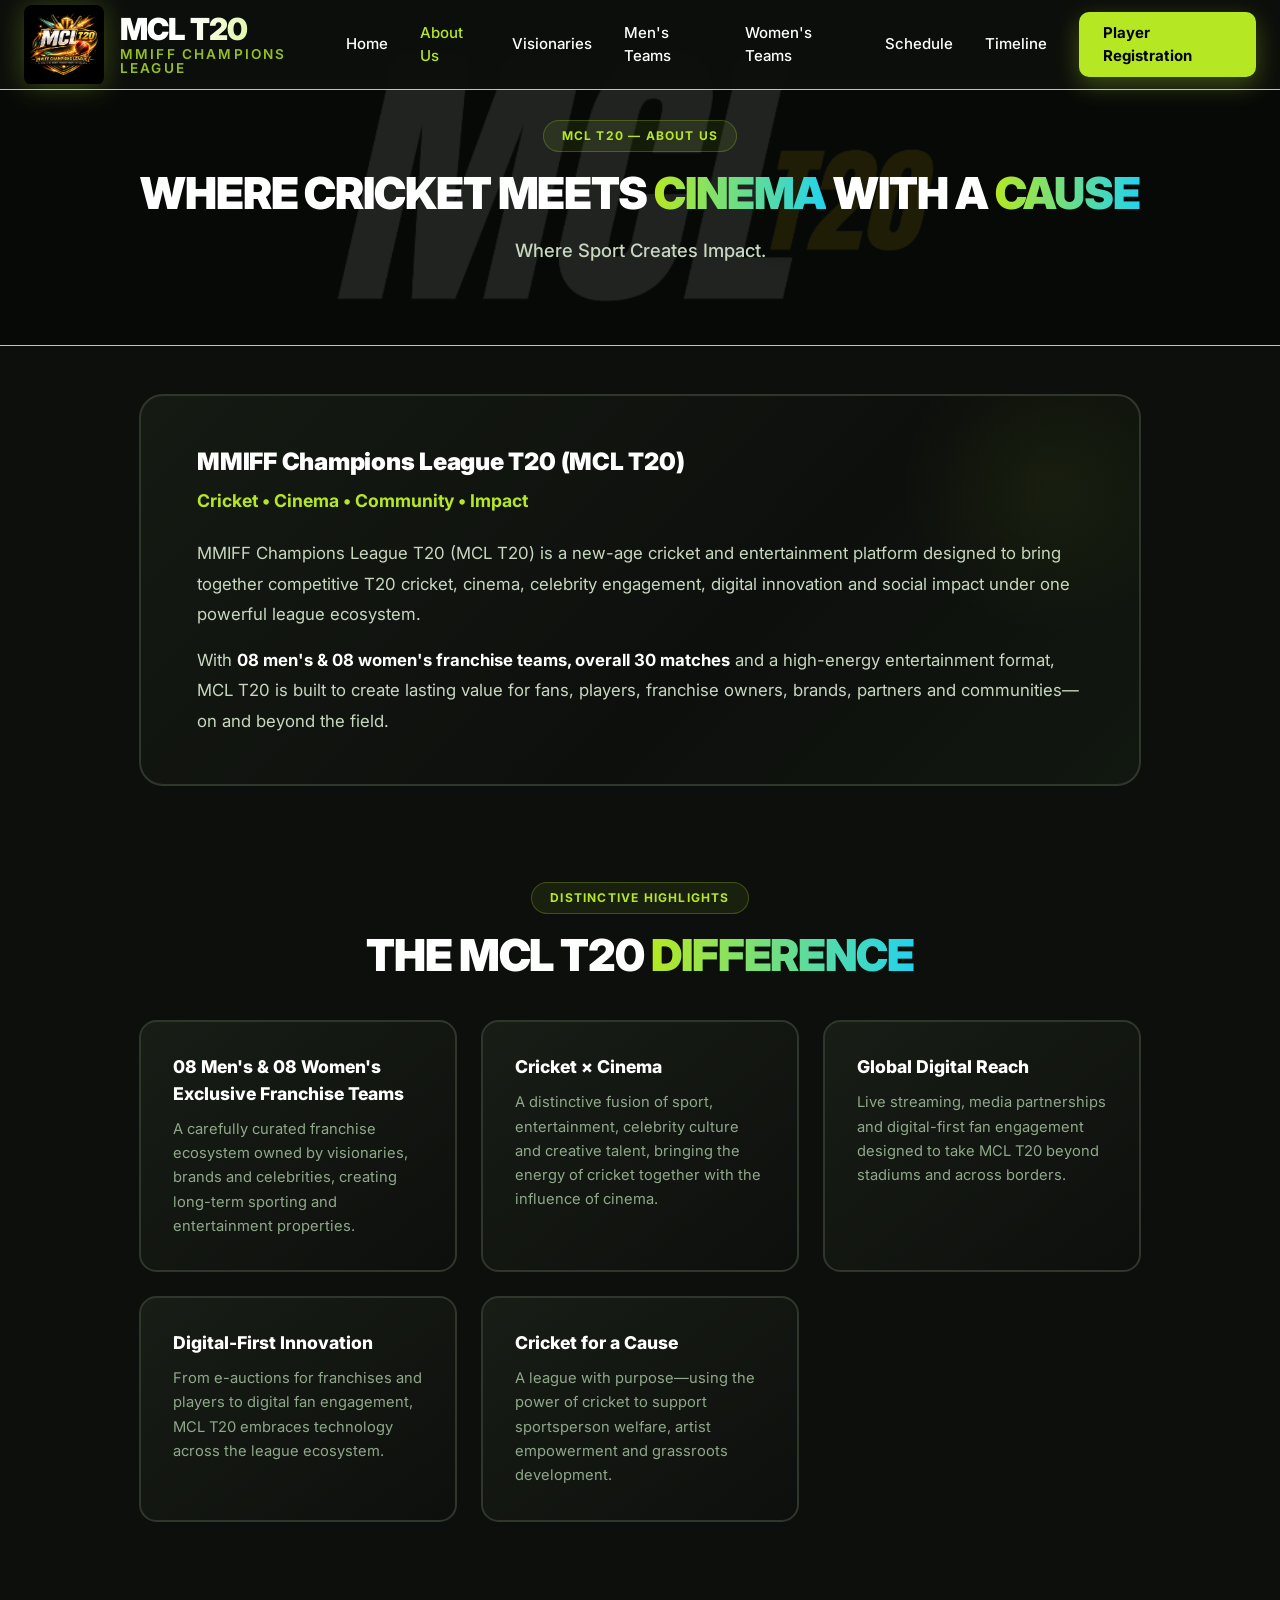
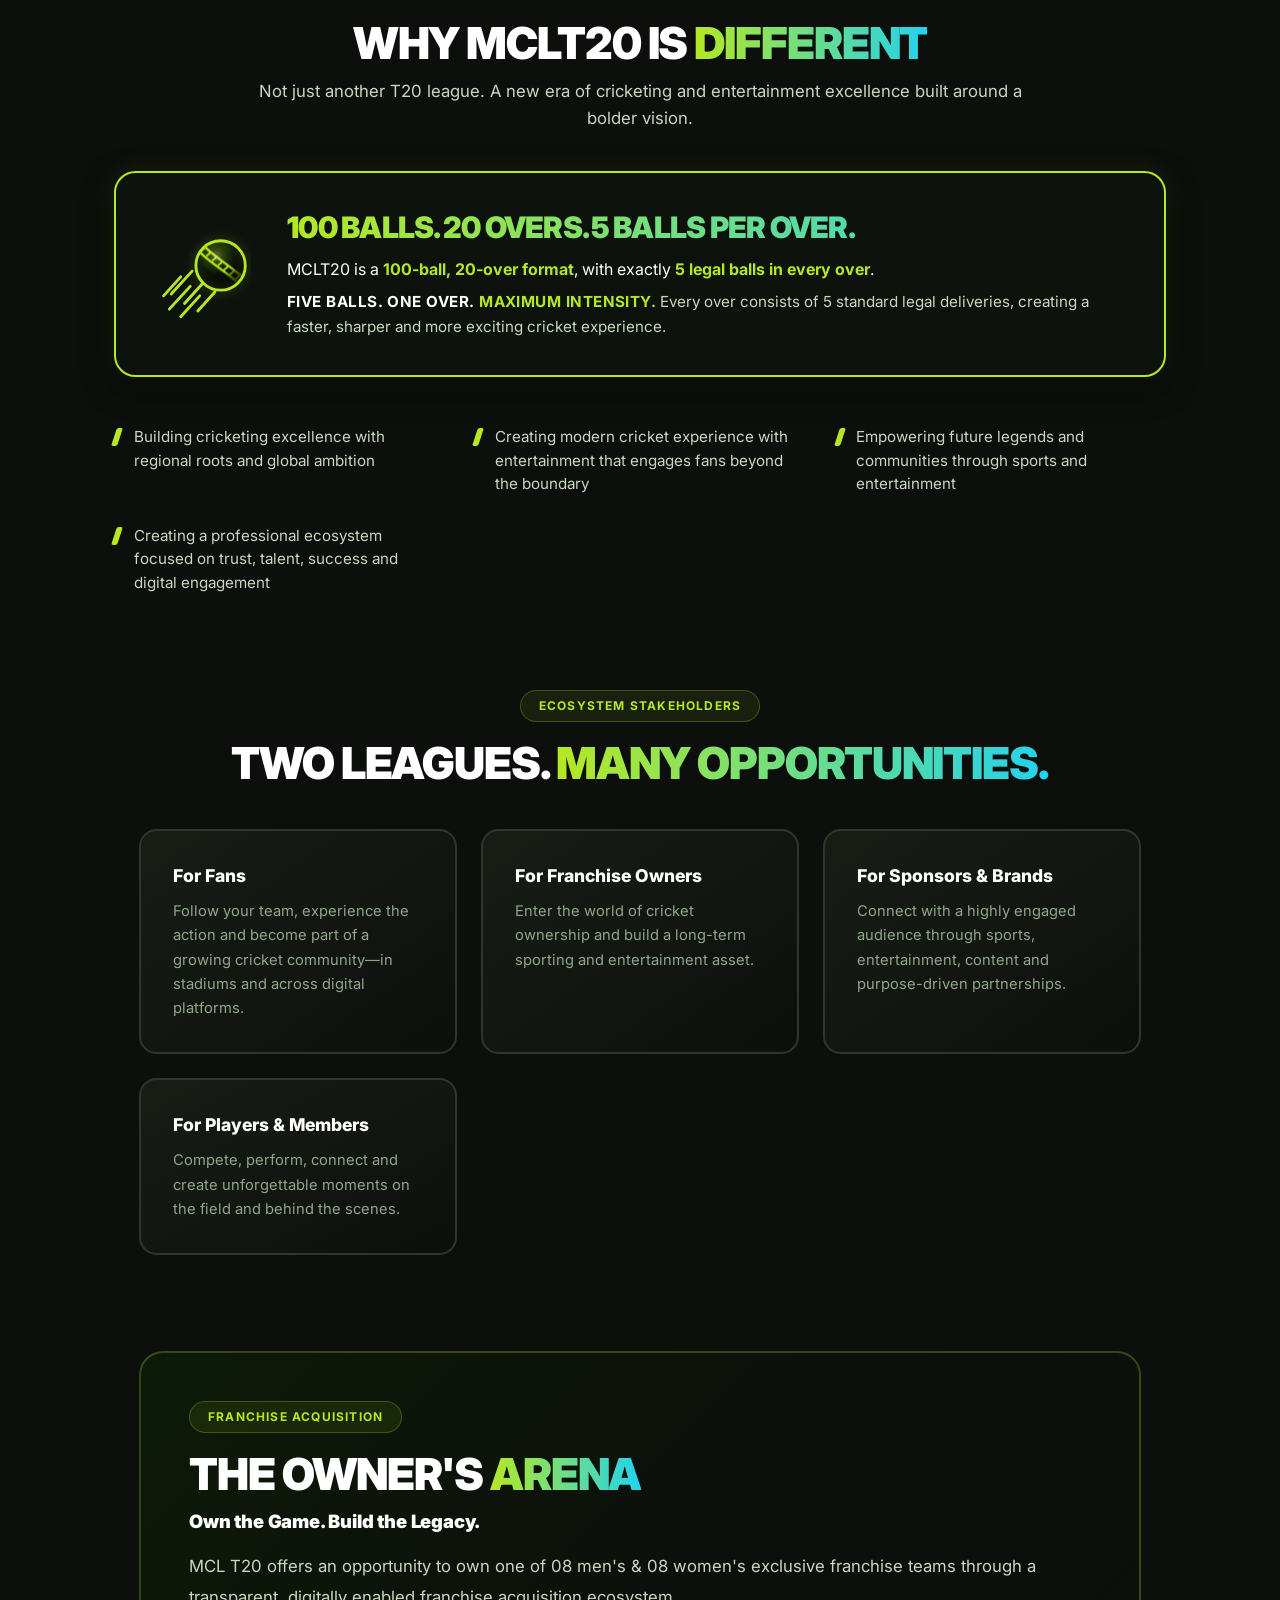
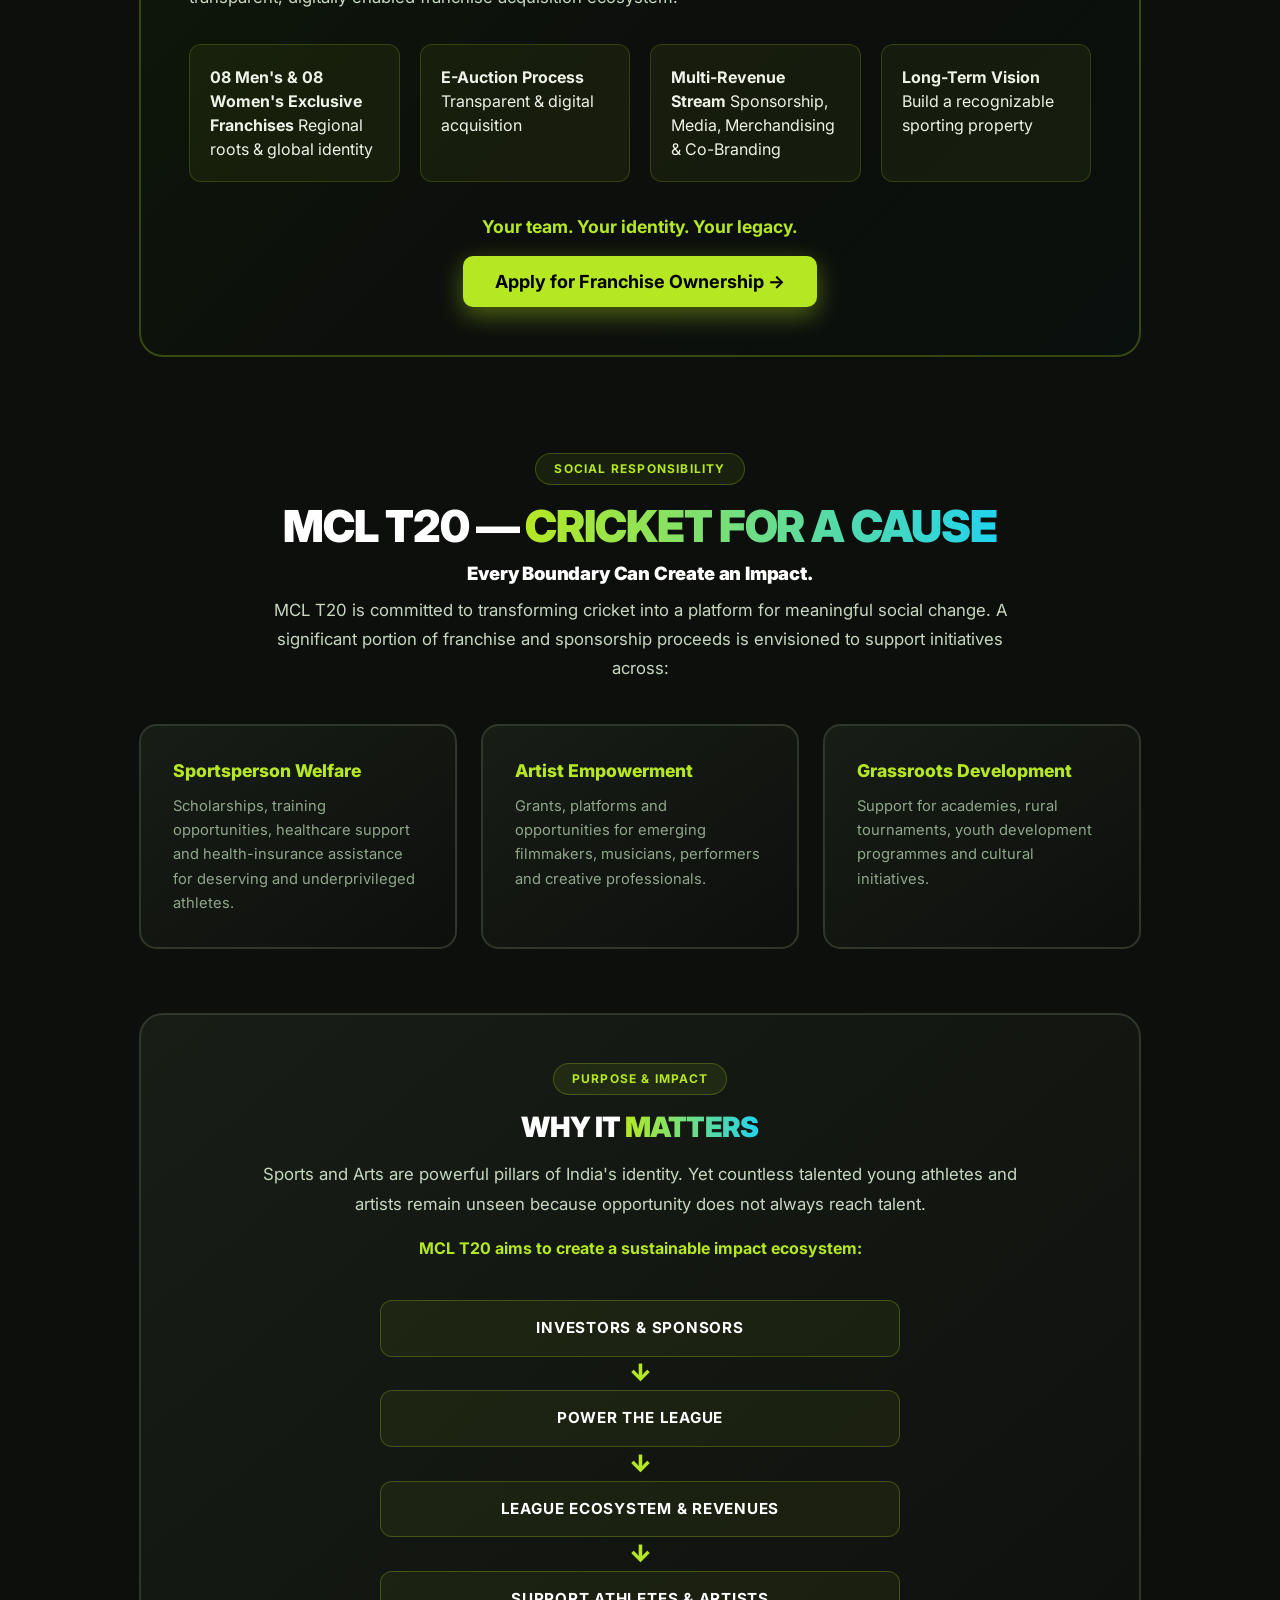
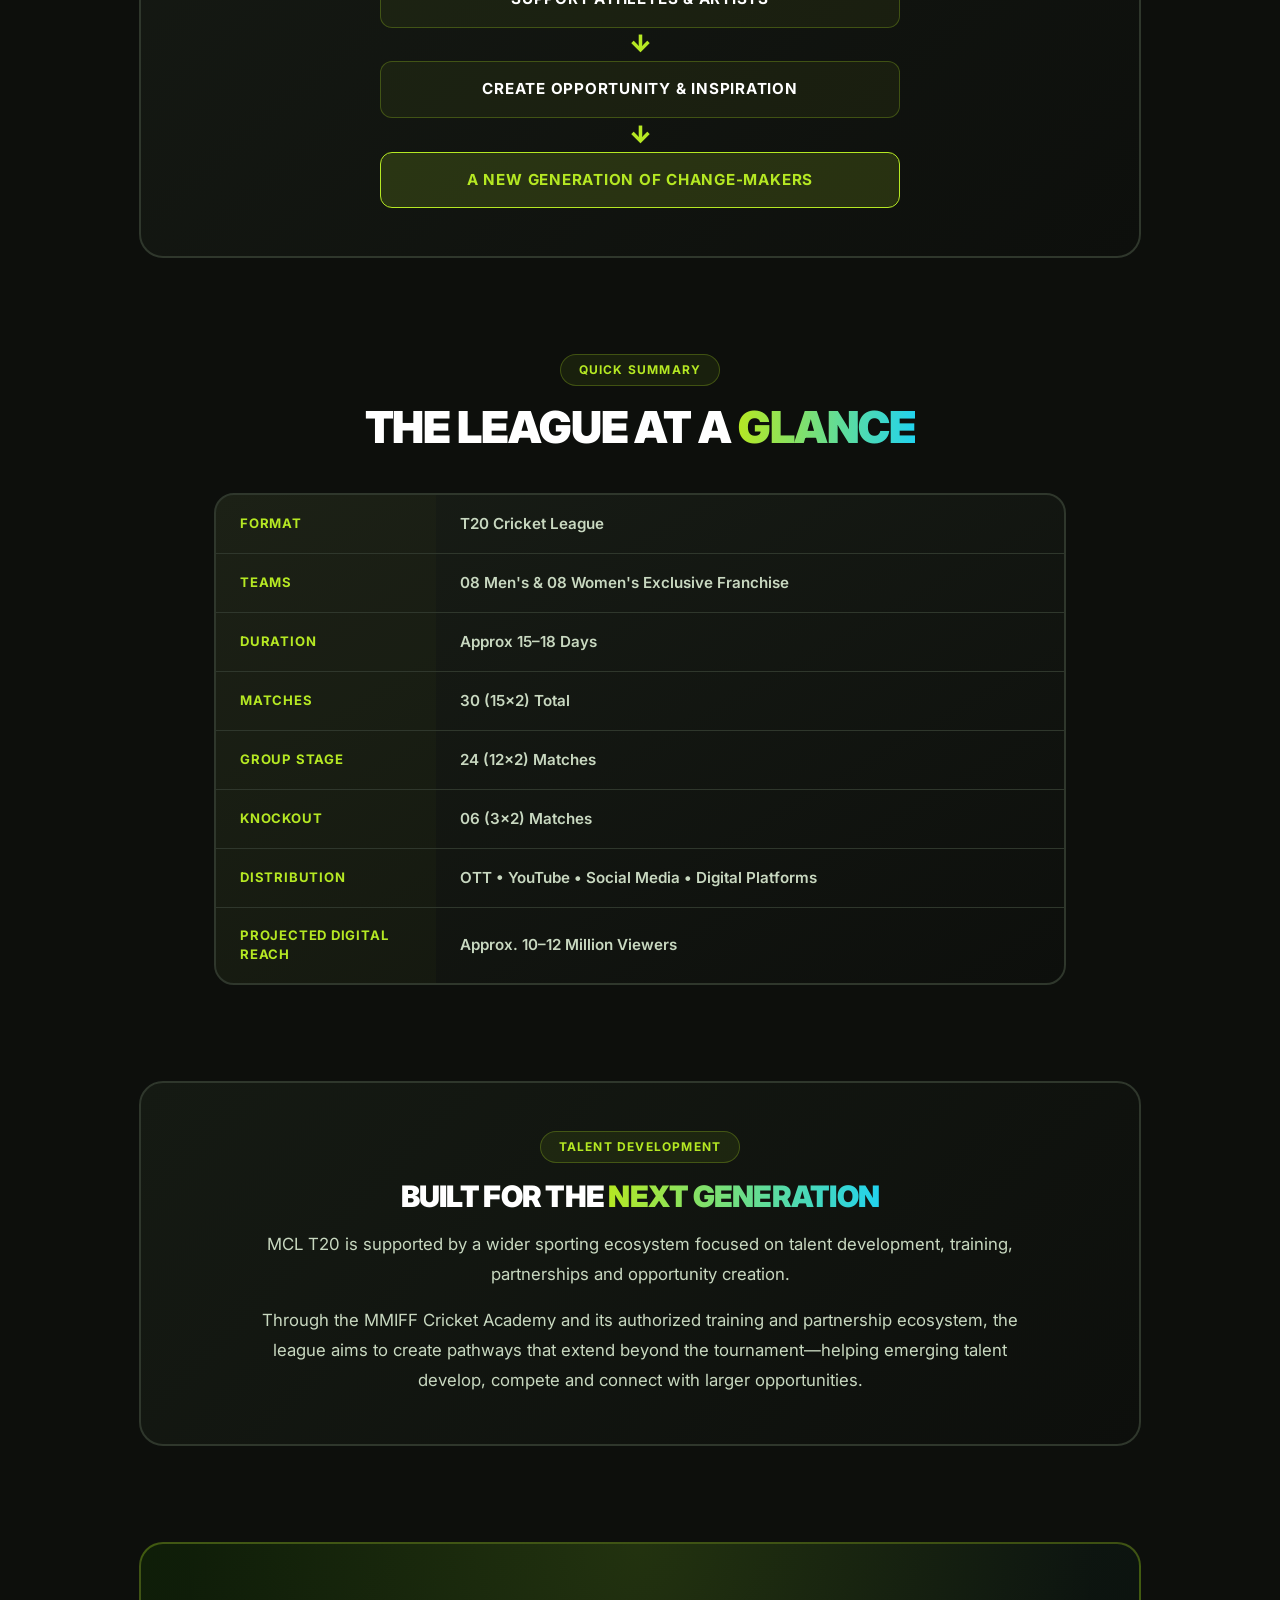
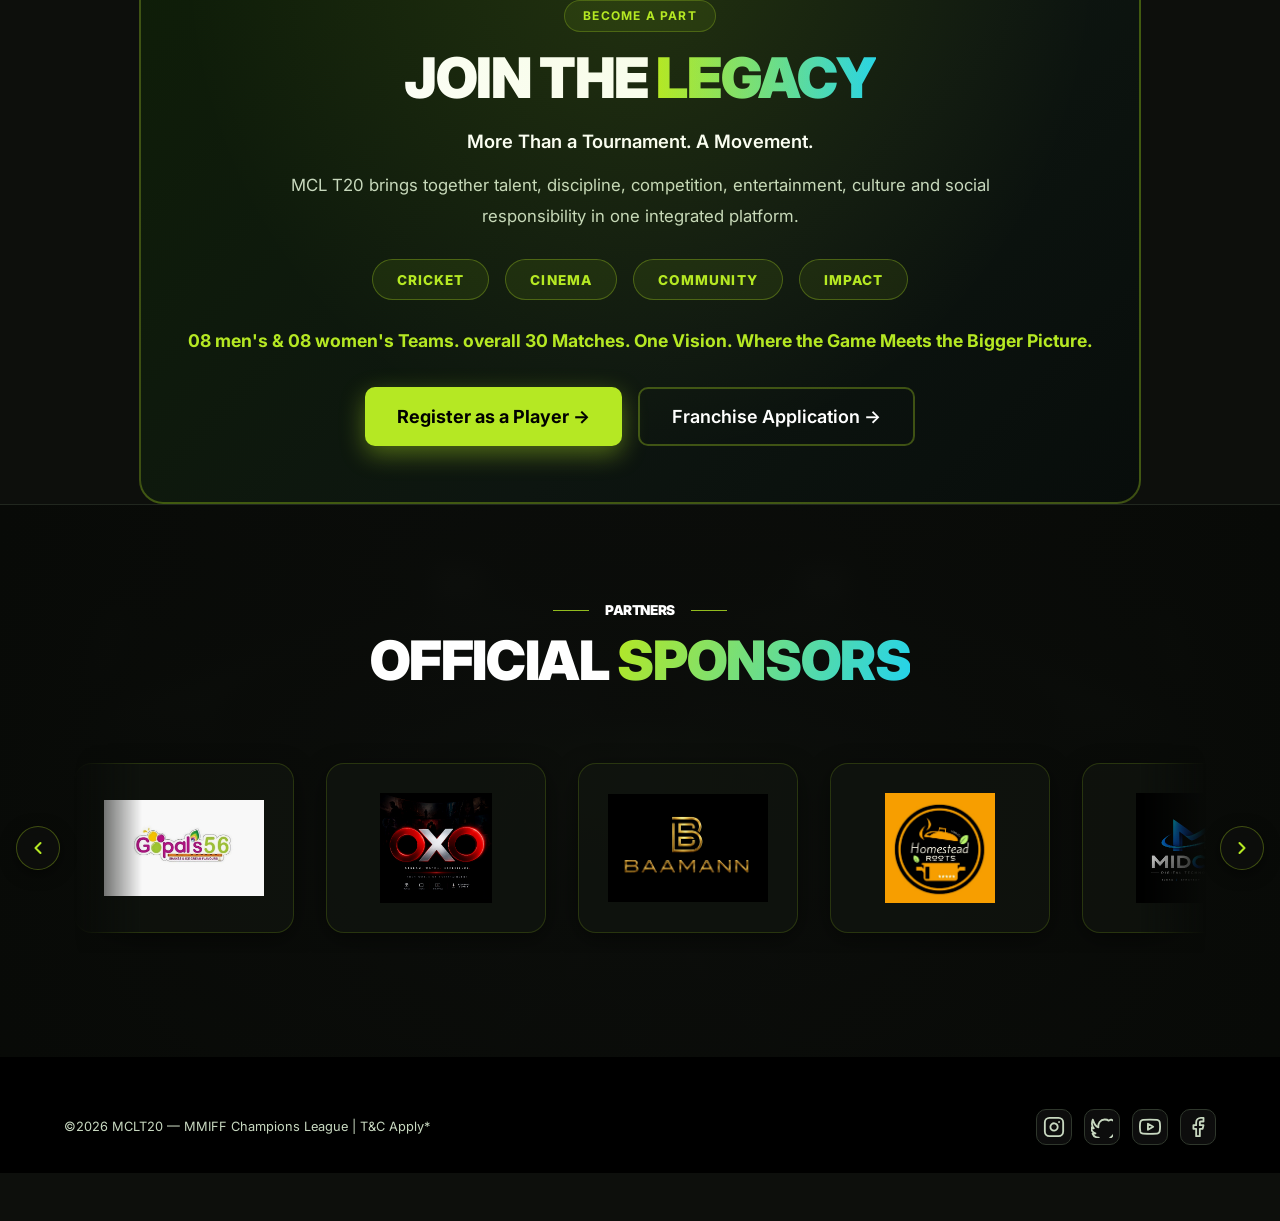
==== commit 125a8511: "change" ====
--- a/about.html
+++ b/about.html
@@ -310,8 +310,8 @@
 <!-- ===== NAVBAR ===== -->
 <nav class="navbar" id="navbar">
   <a href="index.html" class="nav-logo">
+    <img src="logo.png" alt="MCL Logo"/>
     <div><div class="nav-logo-text"><span class="brand">MCL T20</span><span class="sub">MMIFF Champions League</span></div></div>
-    <img src="logo.png" alt="MCL Logo"/>
   </a>
   <div class="nav-links">
     <a href="index.html">Home</a>
